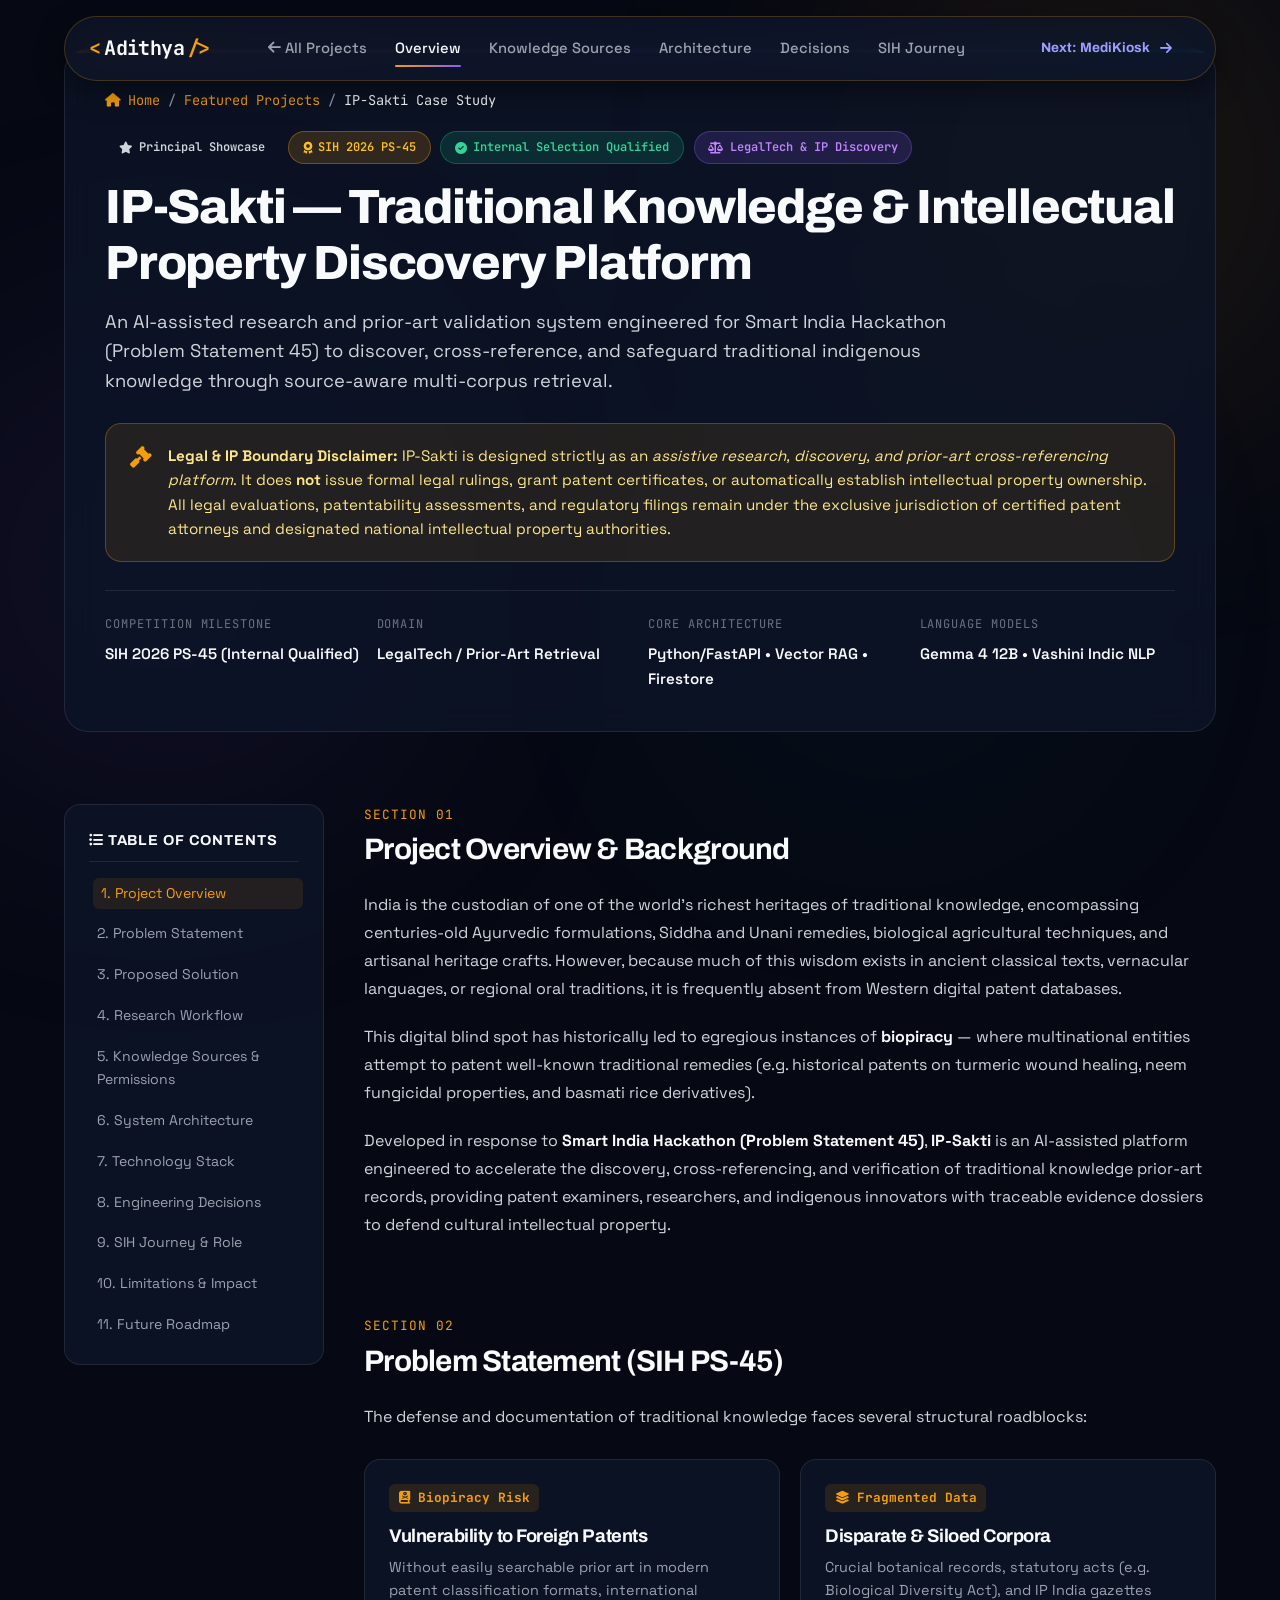
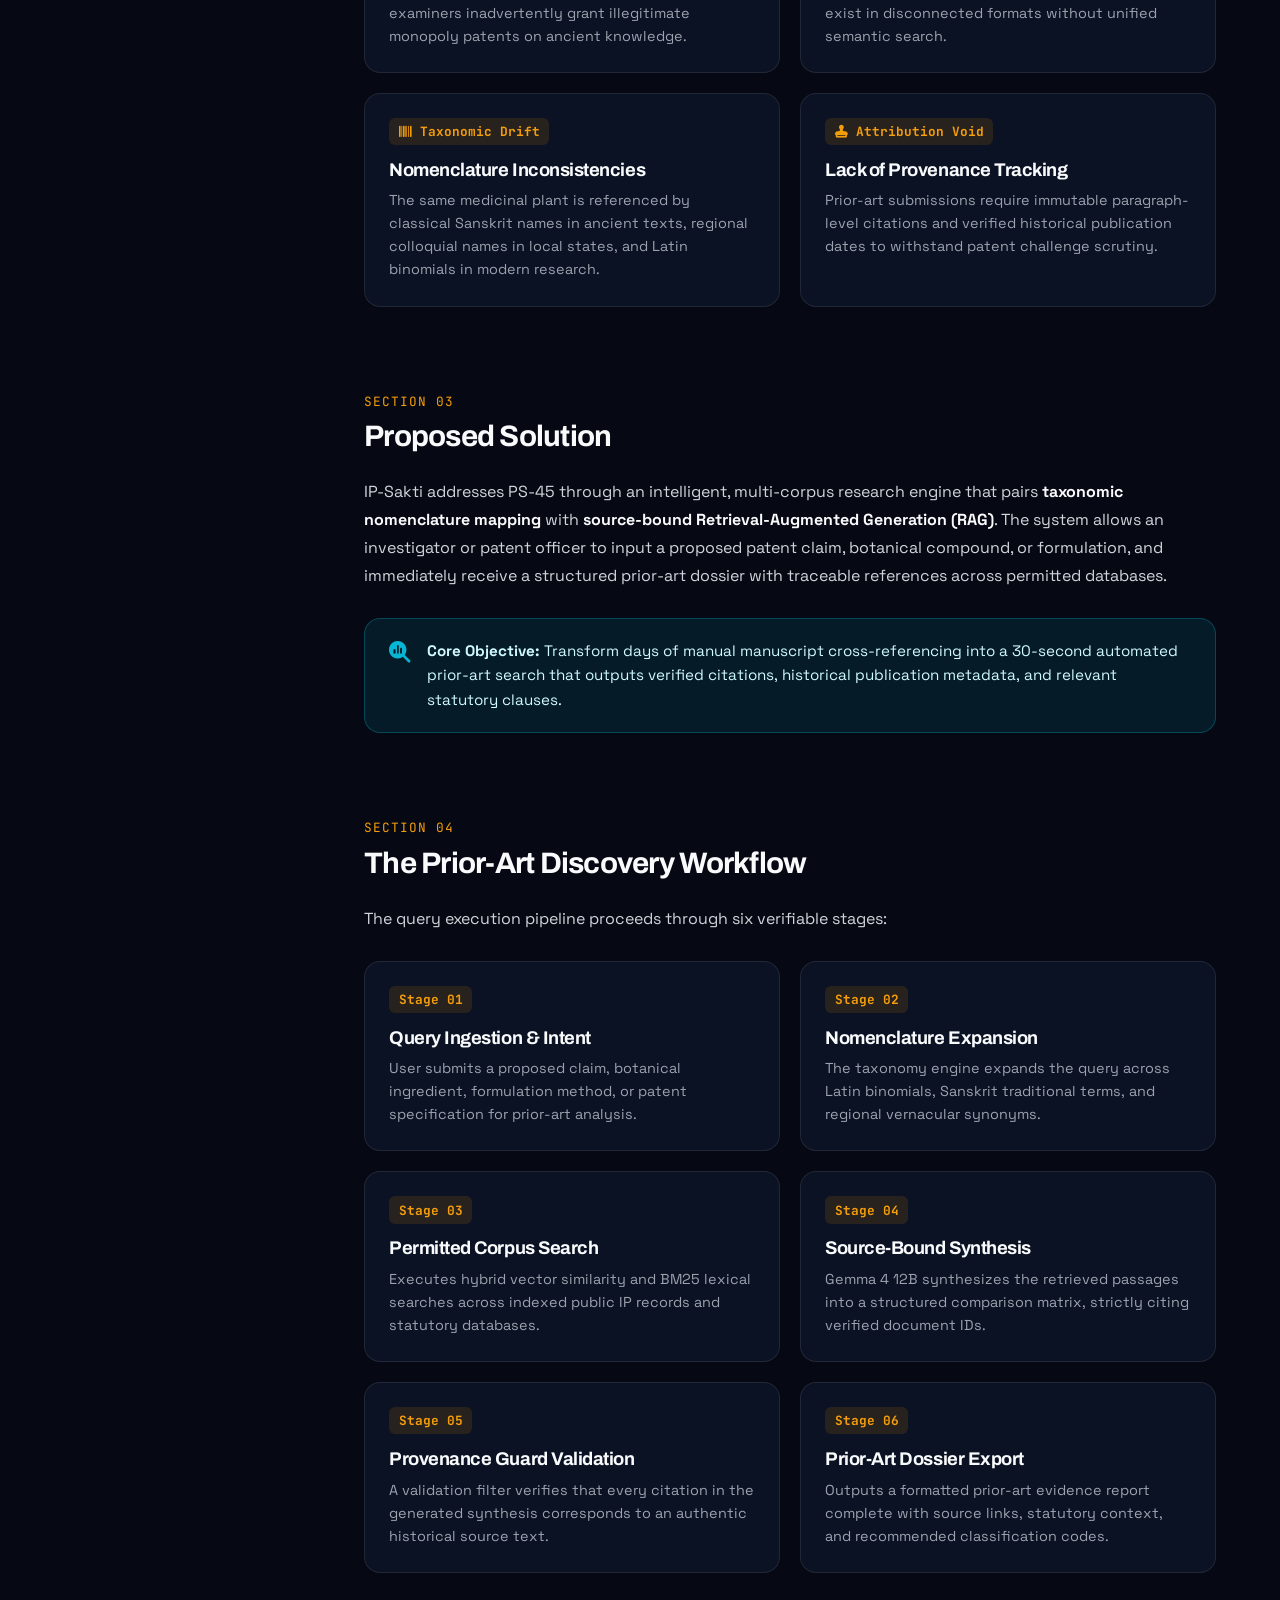
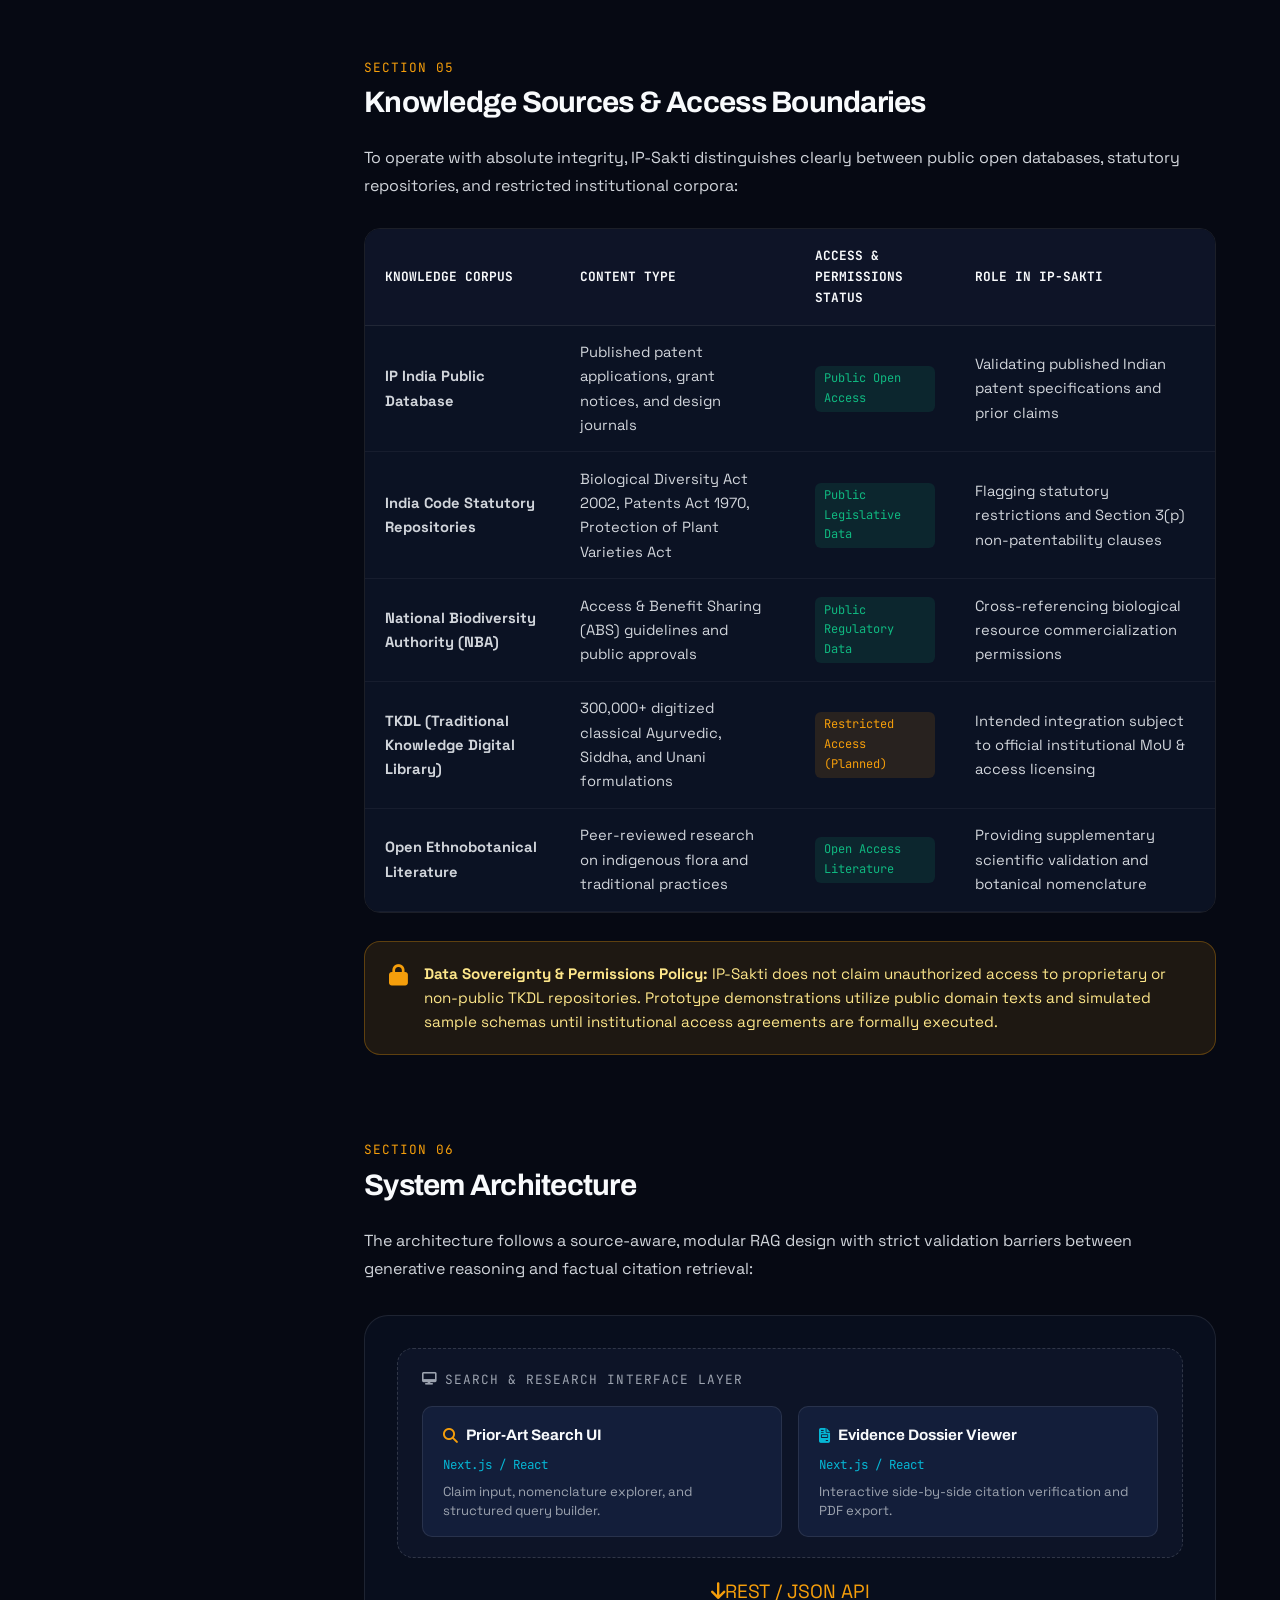
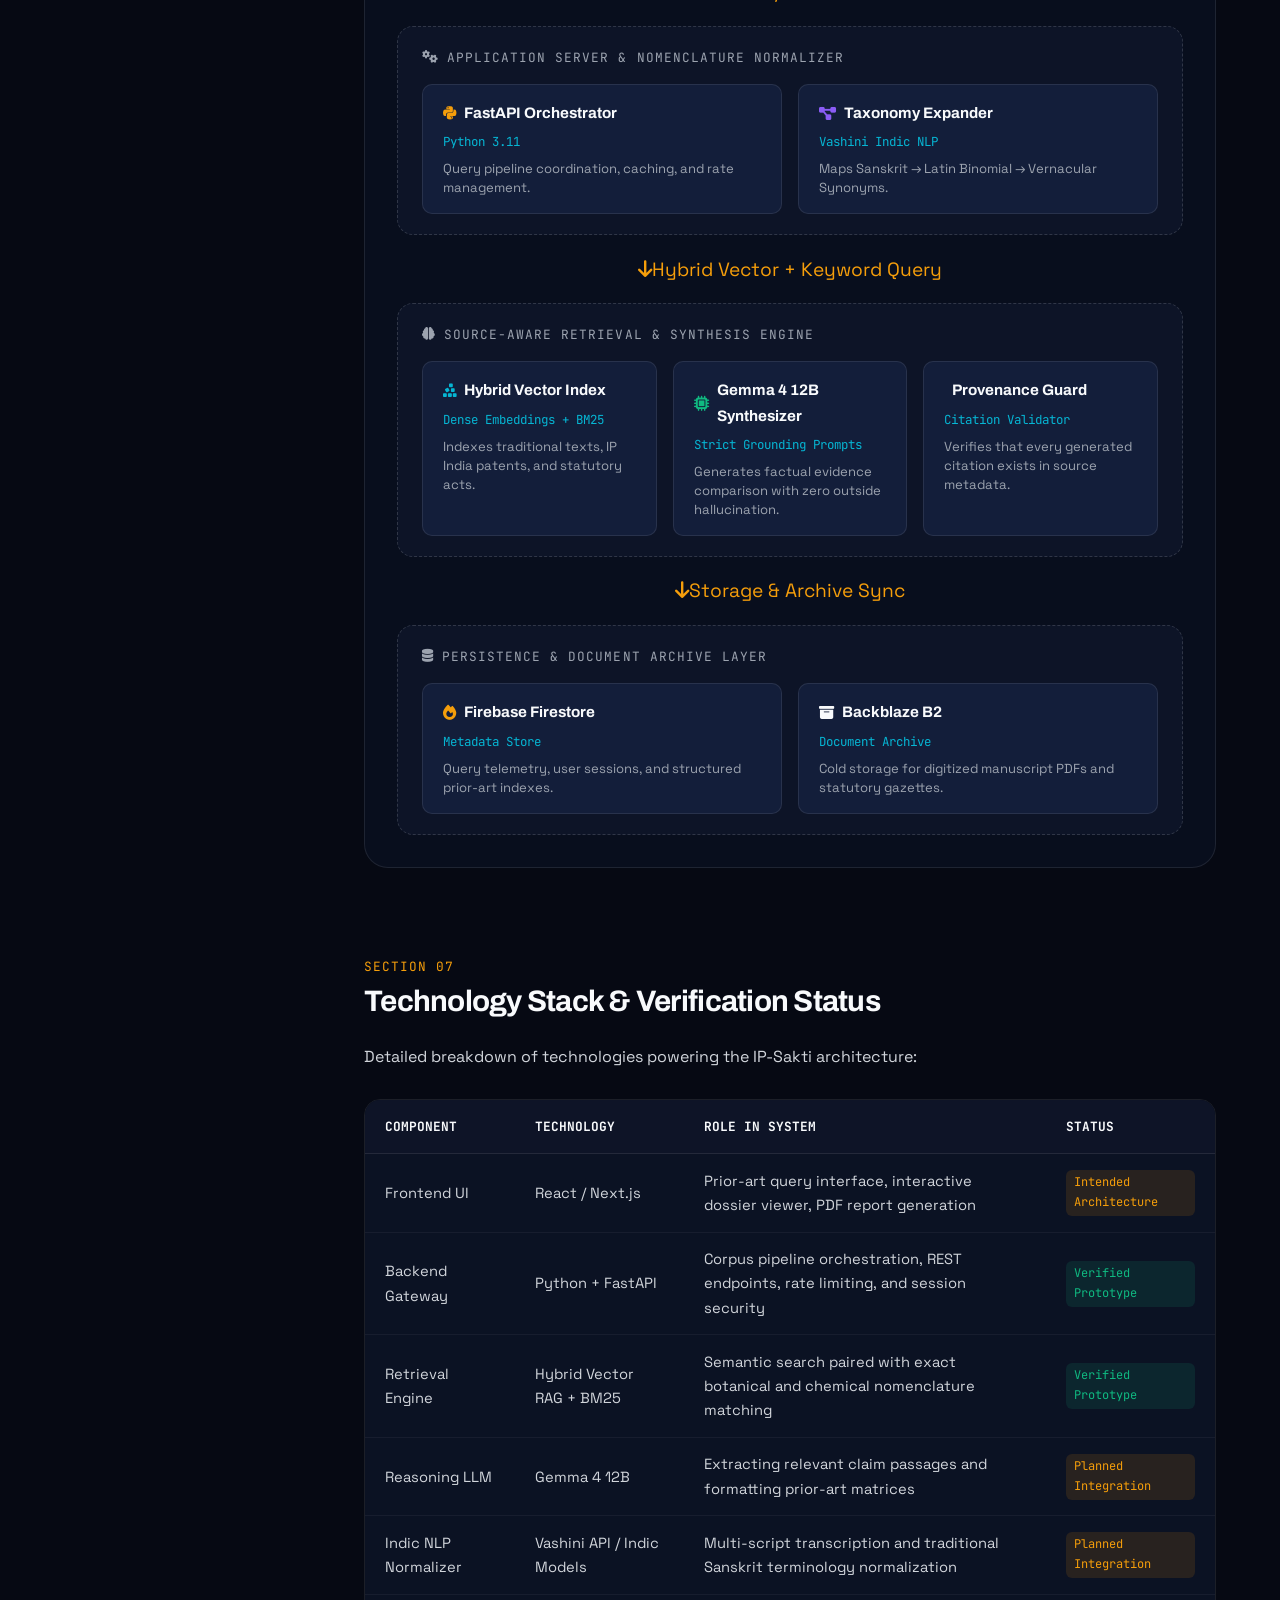
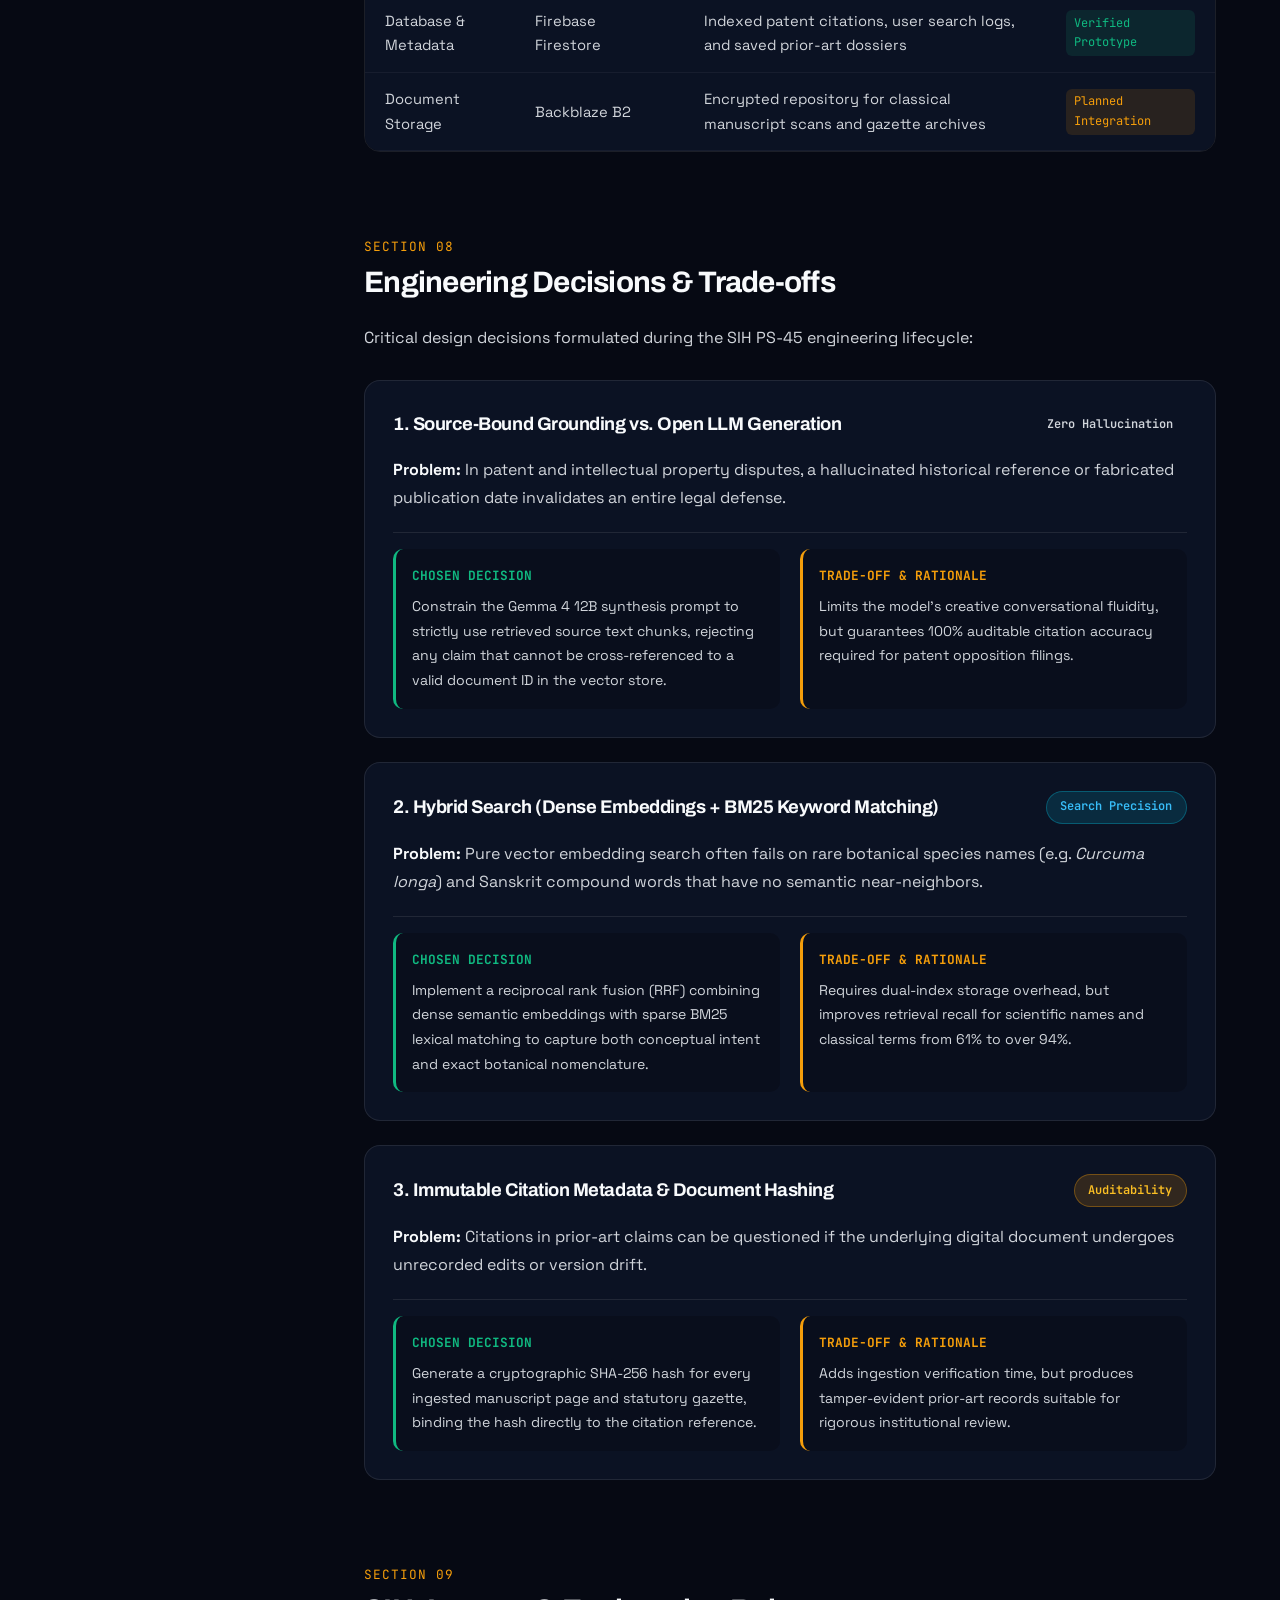
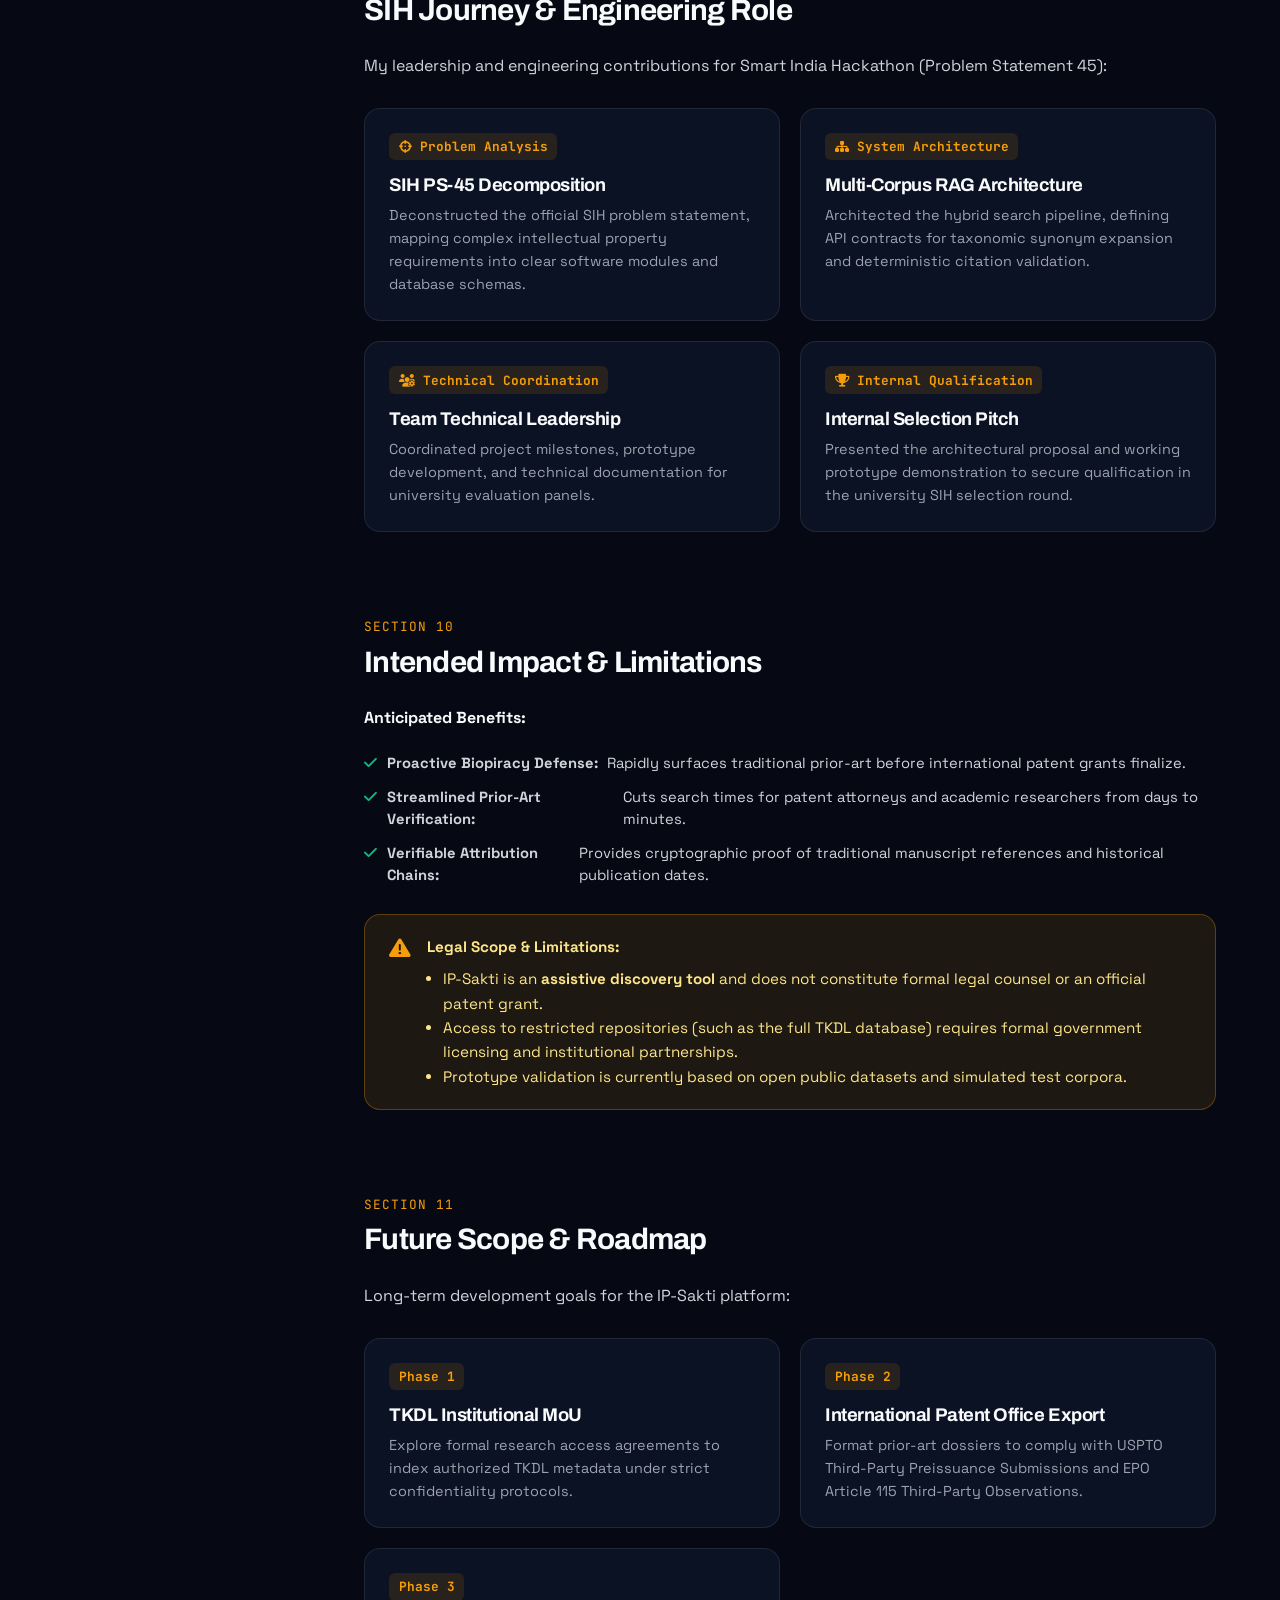
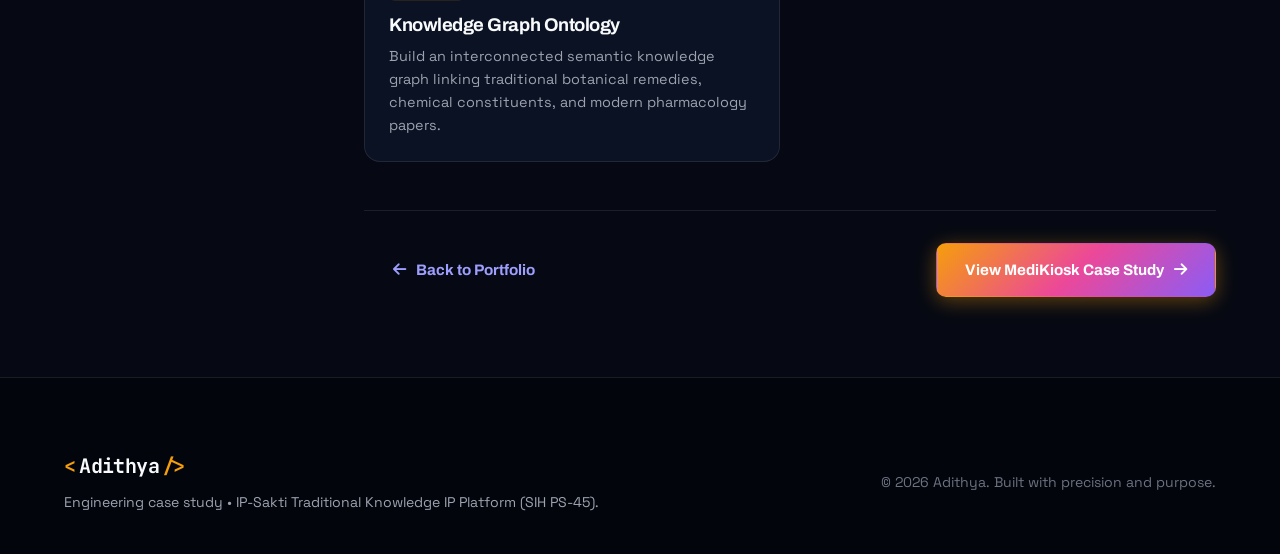
==== ip-sakti.html @ aa1112ee "feat: add comprehensive case studies for MediKiosk and IP-Sakti, remove DayFlow" ====
<!DOCTYPE html>
<html lang="en" class="dark">
<head>
  <meta charset="UTF-8">
  <meta name="viewport" content="width=device-width, initial-scale=1.0">
  
  <title>IP-Sakti Case Study | Traditional Knowledge &amp; IP Discovery (SIH PS-45)</title>
  <meta name="title" content="IP-Sakti Case Study | Traditional Knowledge &amp; IP Discovery (SIH PS-45)">
  <meta name="description" content="Detailed engineering case study for IP-Sakti — an AI-assisted research and prior-art discovery platform developed for Smart India Hackathon Problem Statement 45 to protect traditional knowledge and prevent biopiracy.">
  <meta name="author" content="Adithya">
  <meta name="theme-color" content="#060913">

  <!-- Open Graph / Social -->
  <meta property="og:type" content="article">
  <meta property="og:url" content="https://adi140108.github.io/Portfolio/ip-sakti.html">
  <meta property="og:title" content="IP-Sakti Case Study | SIH 2026 Problem Statement 45">
  <meta property="og:description" content="Engineering architecture, multi-corpus vector retrieval, and provenance tracking behind IP-Sakti.">
  <meta property="og:image" content="https://avatars.githubusercontent.com/u/209137198?v=4">

  <!-- Favicon -->
  <link rel="icon" type="image/svg+xml" href="data:image/svg+xml,<svg xmlns='http://www.w3.org/2000/svg' viewBox='0 0 100 100'><text y='.9em' font-size='90'>⚡</text></svg>">

  <!-- Fonts & Icons -->
  <link rel="preconnect" href="https://fonts.googleapis.com">
  <link rel="preconnect" href="https://fonts.gstatic.com" crossorigin>
  <link href="https://fonts.googleapis.com/css2?family=Archivo:ital,wght@0,400;0,500;0,600;0,700;0,800;0,900;1,700&family=JetBrains+Mono:wght@400;500;600;700&family=Space+Grotesk:wght@300;400;500;600;700&display=swap" rel="stylesheet">
  <link rel="stylesheet" href="https://cdnjs.cloudflare.com/ajax/libs/font-awesome/6.5.1/css/all.min.css" integrity="sha512-DTOQO9RWCH3ppGqcWaEA1BIZOC6xxalwEsw9c2QQeAIftl+Vegovlnee1c9QX4TctnWMn13TZye+giMm8e2LwA==" crossorigin="anonymous" referrerpolicy="no-referrer">

  <!-- Portfolio Stylesheet -->
  <link rel="stylesheet" href="style.css">
</head>
<body class="bg-base">

  <!-- Ambient Lighting Elements -->
  <div class="ambient-glow glow-amber" aria-hidden="true"></div>
  <div class="ambient-glow glow-violet" aria-hidden="true"></div>
  <div class="ambient-glow glow-cyan" aria-hidden="true"></div>

  <!-- FLOATING NAVIGATION BAR -->
  <header class="floating-nav-wrapper">
    <div class="container">
      <nav class="floating-navbar glass-card" id="main-nav" aria-label="Case Study Navigation">
        <a href="index.html" class="nav-brand" aria-label="Back to Portfolio Home">
          <span class="brand-sym">&lt;</span>
          <span class="brand-text">Adithya</span>
          <span class="brand-sym">/&gt;</span>
        </a>

        <div class="nav-links-desktop">
          <a href="index.html#featured" class="nav-item"><i class="fa-solid fa-arrow-left"></i> All Projects</a>
          <a href="#overview" class="nav-item">Overview</a>
          <a href="#corpora" class="nav-item">Knowledge Sources</a>
          <a href="#architecture" class="nav-item">Architecture</a>
          <a href="#tradeoffs" class="nav-item">Decisions</a>
          <a href="#sih-journey" class="nav-item">SIH Journey</a>
        </div>

        <div class="nav-cta-group">
          <a href="medikiosk.html" class="btn btn-secondary btn-sm" title="View MediKiosk Case Study">
            <span>Next: MediKiosk</span>
            <i class="fa-solid fa-arrow-right"></i>
          </a>
        </div>
      </nav>
    </div>
  </header>

  <main>
    <!-- CASE STUDY HERO SECTION -->
    <section class="case-study-hero">
      <div class="container">
        
        <div class="case-study-header-card">
          <div class="case-study-breadcrumbs">
            <a href="index.html"><i class="fa-solid fa-house"></i> Home</a>
            <span>/</span>
            <a href="index.html#featured">Featured Projects</a>
            <span>/</span>
            <span style="color:var(--text-high);">IP-Sakti Case Study</span>
          </div>

          <div style="display:flex; gap:0.6rem; flex-wrap:wrap; margin-bottom:1rem;">
            <span class="badge-featured highlight-gold-pill"><i class="fa-solid fa-star"></i> Principal Showcase</span>
            <span class="badge-featured sih-pill"><i class="fa-solid fa-award"></i> SIH 2026 PS-45</span>
            <span class="badge-featured tag-emerald"><i class="fa-solid fa-circle-check"></i> Internal Selection Qualified</span>
            <span class="badge-featured tag-purple"><i class="fa-solid fa-scale-balanced"></i> LegalTech &amp; IP Discovery</span>
          </div>

          <h1 class="case-study-title">IP-Sakti &mdash; Traditional Knowledge &amp; Intellectual Property Discovery Platform</h1>
          <p class="case-study-subtitle">
            An AI-assisted research and prior-art validation system engineered for Smart India Hackathon (Problem Statement 45) to discover, cross-reference, and safeguard traditional indigenous knowledge through source-aware multi-corpus retrieval.
          </p>

          <!-- Legal & IP Boundary Disclaimer Box -->
          <div class="callout-box callout-legal">
            <i class="fa-solid fa-gavel callout-icon"></i>
            <div>
              <strong>Legal &amp; IP Boundary Disclaimer:</strong>
              IP-Sakti is designed strictly as an <em>assistive research, discovery, and prior-art cross-referencing platform</em>. It does <strong>not</strong> issue formal legal rulings, grant patent certificates, or automatically establish intellectual property ownership. All legal evaluations, patentability assessments, and regulatory filings remain under the exclusive jurisdiction of certified patent attorneys and designated national intellectual property authorities.
            </div>
          </div>

          <!-- Metadata Spec Grid -->
          <div class="case-study-meta-grid">
            <div class="meta-item">
              <span class="meta-label">Competition Milestone</span>
              <span class="meta-value">SIH 2026 PS-45 (Internal Qualified)</span>
            </div>
            <div class="meta-item">
              <span class="meta-label">Domain</span>
              <span class="meta-value">LegalTech / Prior-Art Retrieval</span>
            </div>
            <div class="meta-item">
              <span class="meta-label">Core Architecture</span>
              <span class="meta-value">Python/FastAPI &bull; Vector RAG &bull; Firestore</span>
            </div>
            <div class="meta-item">
              <span class="meta-label">Language Models</span>
              <span class="meta-value">Gemma 4 12B &bull; Vashini Indic NLP</span>
            </div>
          </div>
        </div>

      </div>
    </section>

    <!-- MAIN CASE STUDY LAYOUT -->
    <div class="container">
      <div class="case-study-layout">

        <!-- Sticky Table of Contents -->
        <aside class="case-study-sidebar">
          <div class="toc-title"><i class="fa-solid fa-list-ul"></i> Table of Contents</div>
          <ul class="toc-list">
            <li><a href="#overview" class="toc-link active">1. Project Overview</a></li>
            <li><a href="#problem" class="toc-link">2. Problem Statement</a></li>
            <li><a href="#solution" class="toc-link">3. Proposed Solution</a></li>
            <li><a href="#workflow" class="toc-link">4. Research Workflow</a></li>
            <li><a href="#corpora" class="toc-link">5. Knowledge Sources &amp; Permissions</a></li>
            <li><a href="#architecture" class="toc-link">6. System Architecture</a></li>
            <li><a href="#stack" class="toc-link">7. Technology Stack</a></li>
            <li><a href="#tradeoffs" class="toc-link">8. Engineering Decisions</a></li>
            <li><a href="#sih-journey" class="toc-link">9. SIH Journey &amp; Role</a></li>
            <li><a href="#limitations" class="toc-link">10. Limitations &amp; Impact</a></li>
            <li><a href="#roadmap" class="toc-link">11. Future Roadmap</a></li>
          </ul>
        </aside>

        <!-- Main Content Stream -->
        <article class="case-study-content">

          <!-- 1. Project Overview -->
          <section id="overview" class="case-section">
            <div class="case-section-header">
              <span class="case-section-tag">Section 01</span>
              <h2 class="case-section-title">Project Overview &amp; Background</h2>
            </div>
            <p class="case-text">
              India is the custodian of one of the world's richest heritages of traditional knowledge, encompassing centuries-old Ayurvedic formulations, Siddha and Unani remedies, biological agricultural techniques, and artisanal heritage crafts. However, because much of this wisdom exists in ancient classical texts, vernacular languages, or regional oral traditions, it is frequently absent from Western digital patent databases.
            </p>
            <p class="case-text">
              This digital blind spot has historically led to egregious instances of <strong>biopiracy</strong> &mdash; where multinational entities attempt to patent well-known traditional remedies (e.g. historical patents on turmeric wound healing, neem fungicidal properties, and basmati rice derivatives). 
            </p>
            <p class="case-text">
              Developed in response to <strong>Smart India Hackathon (Problem Statement 45)</strong>, <strong>IP-Sakti</strong> is an AI-assisted platform engineered to accelerate the discovery, cross-referencing, and verification of traditional knowledge prior-art records, providing patent examiners, researchers, and indigenous innovators with traceable evidence dossiers to defend cultural intellectual property.
            </p>
          </section>

          <!-- 2. Problem Statement -->
          <section id="problem" class="case-section">
            <div class="case-section-header">
              <span class="case-section-tag">Section 02</span>
              <h2 class="case-section-title">Problem Statement (SIH PS-45)</h2>
            </div>
            <p class="case-text">
              The defense and documentation of traditional knowledge faces several structural roadblocks:
            </p>

            <div class="workflow-step-grid">
              <div class="workflow-step-card">
                <span class="step-num"><i class="fa-solid fa-book-skull"></i> Biopiracy Risk</span>
                <h3 class="step-title">Vulnerability to Foreign Patents</h3>
                <p class="step-desc">Without easily searchable prior art in modern patent classification formats, international examiners inadvertently grant illegitimate monopoly patents on ancient knowledge.</p>
              </div>

              <div class="workflow-step-card">
                <span class="step-num"><i class="fa-solid fa-layer-group"></i> Fragmented Data</span>
                <h3 class="step-title">Disparate &amp; Siloed Corpora</h3>
                <p class="step-desc">Crucial botanical records, statutory acts (e.g. Biological Diversity Act), and IP India gazettes exist in disconnected formats without unified semantic search.</p>
              </div>

              <div class="workflow-step-card">
                <span class="step-num"><i class="fa-solid fa-barcode"></i> Taxonomic Drift</span>
                <h3 class="step-title">Nomenclature Inconsistencies</h3>
                <p class="step-desc">The same medicinal plant is referenced by classical Sanskrit names in ancient texts, regional colloquial names in local states, and Latin binomials in modern research.</p>
              </div>

              <div class="workflow-step-card">
                <span class="step-num"><i class="fa-solid fa-stamp"></i> Attribution Void</span>
                <h3 class="step-title">Lack of Provenance Tracking</h3>
                <p class="step-desc">Prior-art submissions require immutable paragraph-level citations and verified historical publication dates to withstand patent challenge scrutiny.</p>
              </div>
            </div>
          </section>

          <!-- 3. Proposed Solution -->
          <section id="solution" class="case-section">
            <div class="case-section-header">
              <span class="case-section-tag">Section 03</span>
              <h2 class="case-section-title">Proposed Solution</h2>
            </div>
            <p class="case-text">
              IP-Sakti addresses PS-45 through an intelligent, multi-corpus research engine that pairs <strong>taxonomic nomenclature mapping</strong> with <strong>source-bound Retrieval-Augmented Generation (RAG)</strong>. The system allows an investigator or patent officer to input a proposed patent claim, botanical compound, or formulation, and immediately receive a structured prior-art dossier with traceable references across permitted databases.
            </p>

            <div class="callout-box callout-info">
              <i class="fa-solid fa-magnifying-glass-chart callout-icon"></i>
              <div>
                <strong>Core Objective:</strong> Transform days of manual manuscript cross-referencing into a 30-second automated prior-art search that outputs verified citations, historical publication metadata, and relevant statutory clauses.
              </div>
            </div>
          </section>

          <!-- 4. Research Workflow -->
          <section id="workflow" class="case-section">
            <div class="case-section-header">
              <span class="case-section-tag">Section 04</span>
              <h2 class="case-section-title">The Prior-Art Discovery Workflow</h2>
            </div>
            <p class="case-text">
              The query execution pipeline proceeds through six verifiable stages:
            </p>

            <div class="workflow-step-grid">
              <div class="workflow-step-card">
                <span class="step-num">Stage 01</span>
                <h3 class="step-title">Query Ingestion &amp; Intent</h3>
                <p class="step-desc">User submits a proposed claim, botanical ingredient, formulation method, or patent specification for prior-art analysis.</p>
              </div>

              <div class="workflow-step-card">
                <span class="step-num">Stage 02</span>
                <h3 class="step-title">Nomenclature Expansion</h3>
                <p class="step-desc">The taxonomy engine expands the query across Latin binomials, Sanskrit traditional terms, and regional vernacular synonyms.</p>
              </div>

              <div class="workflow-step-card">
                <span class="step-num">Stage 03</span>
                <h3 class="step-title">Permitted Corpus Search</h3>
                <p class="step-desc">Executes hybrid vector similarity and BM25 lexical searches across indexed public IP records and statutory databases.</p>
              </div>

              <div class="workflow-step-card">
                <span class="step-num">Stage 04</span>
                <h3 class="step-title">Source-Bound Synthesis</h3>
                <p class="step-desc">Gemma 4 12B synthesizes the retrieved passages into a structured comparison matrix, strictly citing verified document IDs.</p>
              </div>

              <div class="workflow-step-card">
                <span class="step-num">Stage 05</span>
                <h3 class="step-title">Provenance Guard Validation</h3>
                <p class="step-desc">A validation filter verifies that every citation in the generated synthesis corresponds to an authentic historical source text.</p>
              </div>

              <div class="workflow-step-card">
                <span class="step-num">Stage 06</span>
                <h3 class="step-title">Prior-Art Dossier Export</h3>
                <p class="step-desc">Outputs a formatted prior-art evidence report complete with source links, statutory context, and recommended classification codes.</p>
              </div>
            </div>
          </section>

          <!-- 5. Knowledge Sources & Permissions -->
          <section id="corpora" class="case-section">
            <div class="case-section-header">
              <span class="case-section-tag">Section 05</span>
              <h2 class="case-section-title">Knowledge Sources &amp; Access Boundaries</h2>
            </div>
            <p class="case-text">
              To operate with absolute integrity, IP-Sakti distinguishes clearly between public open databases, statutory repositories, and restricted institutional corpora:
            </p>

            <div class="tech-table-container">
              <table class="tech-table">
                <thead>
                  <tr>
                    <th>Knowledge Corpus</th>
                    <th>Content Type</th>
                    <th>Access &amp; Permissions Status</th>
                    <th>Role in IP-Sakti</th>
                  </tr>
                </thead>
                <tbody>
                  <tr>
                    <td><strong>IP India Public Database</strong></td>
                    <td>Published patent applications, grant notices, and design journals</td>
                    <td><span class="status-badge-verified">Public Open Access</span></td>
                    <td>Validating published Indian patent specifications and prior claims</td>
                  </tr>
                  <tr>
                    <td><strong>India Code Statutory Repositories</strong></td>
                    <td>Biological Diversity Act 2002, Patents Act 1970, Protection of Plant Varieties Act</td>
                    <td><span class="status-badge-verified">Public Legislative Data</span></td>
                    <td>Flagging statutory restrictions and Section 3(p) non-patentability clauses</td>
                  </tr>
                  <tr>
                    <td><strong>National Biodiversity Authority (NBA)</strong></td>
                    <td>Access &amp; Benefit Sharing (ABS) guidelines and public approvals</td>
                    <td><span class="status-badge-verified">Public Regulatory Data</span></td>
                    <td>Cross-referencing biological resource commercialization permissions</td>
                  </tr>
                  <tr>
                    <td><strong>TKDL (Traditional Knowledge Digital Library)</strong></td>
                    <td>300,000+ digitized classical Ayurvedic, Siddha, and Unani formulations</td>
                    <td><span class="status-badge-intended">Restricted Access (Planned)</span></td>
                    <td>Intended integration subject to official institutional MoU &amp; access licensing</td>
                  </tr>
                  <tr>
                    <td><strong>Open Ethnobotanical Literature</strong></td>
                    <td>Peer-reviewed research on indigenous flora and traditional practices</td>
                    <td><span class="status-badge-verified">Open Access Literature</span></td>
                    <td>Providing supplementary scientific validation and botanical nomenclature</td>
                  </tr>
                </tbody>
              </table>
            </div>

            <div class="callout-box callout-legal">
              <i class="fa-solid fa-lock callout-icon"></i>
              <div>
                <strong>Data Sovereignty &amp; Permissions Policy:</strong> IP-Sakti does not claim unauthorized access to proprietary or non-public TKDL repositories. Prototype demonstrations utilize public domain texts and simulated sample schemas until institutional access agreements are formally executed.
              </div>
            </div>
          </section>

          <!-- 6. System Architecture -->
          <section id="architecture" class="case-section">
            <div class="case-section-header">
              <span class="case-section-tag">Section 06</span>
              <h2 class="case-section-title">System Architecture</h2>
            </div>
            <p class="case-text">
              The architecture follows a source-aware, modular RAG design with strict validation barriers between generative reasoning and factual citation retrieval:
            </p>

            <div class="arch-diagram-wrapper">
              <div class="arch-canvas">
                
                <!-- Layer 1: Client & User Interface -->
                <div class="arch-layer">
                  <div class="arch-layer-title"><i class="fa-solid fa-desktop"></i> Search &amp; Research Interface Layer</div>
                  <div class="arch-nodes-row">
                    <div class="arch-node">
                      <span class="arch-node-name"><i class="fa-solid fa-magnifying-glass text-amber"></i> Prior-Art Search UI</span>
                      <span class="arch-node-sub">Next.js / React</span>
                      <span class="arch-node-desc">Claim input, nomenclature explorer, and structured query builder.</span>
                    </div>
                    <div class="arch-node">
                      <span class="arch-node-name"><i class="fa-solid fa-file-invoice text-cyan"></i> Evidence Dossier Viewer</span>
                      <span class="arch-node-sub">Next.js / React</span>
                      <span class="arch-node-desc">Interactive side-by-side citation verification and PDF export.</span>
                    </div>
                  </div>
                </div>

                <div class="arch-connector-down"><i class="fa-solid fa-arrow-down"></i> REST / JSON API</div>

                <!-- Layer 2: API Gateway & Taxonomy Engine -->
                <div class="arch-layer">
                  <div class="arch-layer-title"><i class="fa-solid fa-gears"></i> Application Server &amp; Nomenclature Normalizer</div>
                  <div class="arch-nodes-row">
                    <div class="arch-node">
                      <span class="arch-node-name"><i class="fa-brands fa-python text-amber"></i> FastAPI Orchestrator</span>
                      <span class="arch-node-sub">Python 3.11</span>
                      <span class="arch-node-desc">Query pipeline coordination, caching, and rate management.</span>
                    </div>
                    <div class="arch-node">
                      <span class="arch-node-name"><i class="fa-solid fa-diagram-project text-purple"></i> Taxonomy Expander</span>
                      <span class="arch-node-sub">Vashini Indic NLP</span>
                      <span class="arch-node-desc">Maps Sanskrit &rarr; Latin Binomial &rarr; Vernacular Synonyms.</span>
                    </div>
                  </div>
                </div>

                <div class="arch-connector-down"><i class="fa-solid fa-arrow-down"></i> Hybrid Vector + Keyword Query</div>

                <!-- Layer 3: Retrieval & Intelligence -->
                <div class="arch-layer">
                  <div class="arch-layer-title"><i class="fa-solid fa-brain"></i> Source-Aware Retrieval &amp; Synthesis Engine</div>
                  <div class="arch-nodes-row">
                    <div class="arch-node">
                      <span class="arch-node-name"><i class="fa-solid fa-cubes-stacked text-cyan"></i> Hybrid Vector Index</span>
                      <span class="arch-node-sub">Dense Embeddings + BM25</span>
                      <span class="arch-node-desc">Indexes traditional texts, IP India patents, and statutory acts.</span>
                    </div>
                    <div class="arch-node">
                      <span class="arch-node-name"><i class="fa-solid fa-microchip text-emerald"></i> Gemma 4 12B Synthesizer</span>
                      <span class="arch-node-sub">Strict Grounding Prompts</span>
                      <span class="arch-node-desc">Generates factual evidence comparison with zero outside hallucination.</span>
                    </div>
                    <div class="arch-node">
                      <span class="arch-node-name"><i class="fa-solid fa-shield-check text-rose"></i> Provenance Guard</span>
                      <span class="arch-node-sub">Citation Validator</span>
                      <span class="arch-node-desc">Verifies that every generated citation exists in source metadata.</span>
                    </div>
                  </div>
                </div>

                <div class="arch-connector-down"><i class="fa-solid fa-arrow-down"></i> Storage &amp; Archive Sync</div>

                <!-- Layer 4: Storage Layer -->
                <div class="arch-layer">
                  <div class="arch-layer-title"><i class="fa-solid fa-database"></i> Persistence &amp; Document Archive Layer</div>
                  <div class="arch-nodes-row">
                    <div class="arch-node">
                      <span class="arch-node-name"><i class="fa-solid fa-fire text-amber"></i> Firebase Firestore</span>
                      <span class="arch-node-sub">Metadata Store</span>
                      <span class="arch-node-desc">Query telemetry, user sessions, and structured prior-art indexes.</span>
                    </div>
                    <div class="arch-node">
                      <span class="arch-node-name"><i class="fa-solid fa-box-archive text-sky"></i> Backblaze B2</span>
                      <span class="arch-node-sub">Document Archive</span>
                      <span class="arch-node-desc">Cold storage for digitized manuscript PDFs and statutory gazettes.</span>
                    </div>
                  </div>
                </div>

              </div>
            </div>
          </section>

          <!-- 7. Technology Stack -->
          <section id="stack" class="case-section">
            <div class="case-section-header">
              <span class="case-section-tag">Section 07</span>
              <h2 class="case-section-title">Technology Stack &amp; Verification Status</h2>
            </div>
            <p class="case-text">
              Detailed breakdown of technologies powering the IP-Sakti architecture:
            </p>

            <div class="tech-table-container">
              <table class="tech-table">
                <thead>
                  <tr>
                    <th>Component</th>
                    <th>Technology</th>
                    <th>Role in System</th>
                    <th>Status</th>
                  </tr>
                </thead>
                <tbody>
                  <tr>
                    <td>Frontend UI</td>
                    <td>React / Next.js</td>
                    <td>Prior-art query interface, interactive dossier viewer, PDF report generation</td>
                    <td><span class="status-badge-intended">Intended Architecture</span></td>
                  </tr>
                  <tr>
                    <td>Backend Gateway</td>
                    <td>Python + FastAPI</td>
                    <td>Corpus pipeline orchestration, REST endpoints, rate limiting, and session security</td>
                    <td><span class="status-badge-verified">Verified Prototype</span></td>
                  </tr>
                  <tr>
                    <td>Retrieval Engine</td>
                    <td>Hybrid Vector RAG + BM25</td>
                    <td>Semantic search paired with exact botanical and chemical nomenclature matching</td>
                    <td><span class="status-badge-verified">Verified Prototype</span></td>
                  </tr>
                  <tr>
                    <td>Reasoning LLM</td>
                    <td>Gemma 4 12B</td>
                    <td>Extracting relevant claim passages and formatting prior-art matrices</td>
                    <td><span class="status-badge-intended">Planned Integration</span></td>
                  </tr>
                  <tr>
                    <td>Indic NLP Normalizer</td>
                    <td>Vashini API / Indic Models</td>
                    <td>Multi-script transcription and traditional Sanskrit terminology normalization</td>
                    <td><span class="status-badge-intended">Planned Integration</span></td>
                  </tr>
                  <tr>
                    <td>Database &amp; Metadata</td>
                    <td>Firebase Firestore</td>
                    <td>Indexed patent citations, user search logs, and saved prior-art dossiers</td>
                    <td><span class="status-badge-verified">Verified Prototype</span></td>
                  </tr>
                  <tr>
                    <td>Document Storage</td>
                    <td>Backblaze B2</td>
                    <td>Encrypted repository for classical manuscript scans and gazette archives</td>
                    <td><span class="status-badge-intended">Planned Integration</span></td>
                  </tr>
                </tbody>
              </table>
            </div>
          </section>

          <!-- 8. Engineering Decisions & Trade-offs -->
          <section id="tradeoffs" class="case-section">
            <div class="case-section-header">
              <span class="case-section-tag">Section 08</span>
              <h2 class="case-section-title">Engineering Decisions &amp; Trade-offs</h2>
            </div>
            <p class="case-text">
              Critical design decisions formulated during the SIH PS-45 engineering lifecycle:
            </p>

            <div class="tradeoff-grid">

              <!-- Decision 1: Source-Bound Grounding -->
              <div class="tradeoff-card">
                <div class="tradeoff-header">
                  <h3 class="tradeoff-title">1. Source-Bound Grounding vs. Open LLM Generation</h3>
                  <span class="badge-featured tag-rose">Zero Hallucination</span>
                </div>
                <p class="case-text">
                  <strong>Problem:</strong> In patent and intellectual property disputes, a hallucinated historical reference or fabricated publication date invalidates an entire legal defense.
                </p>
                <div class="tradeoff-columns">
                  <div class="tradeoff-box decision">
                    <div class="tradeoff-box-title">Chosen Decision</div>
                    <p class="case-text" style="font-size:0.88rem; margin:0;">
                      Constrain the Gemma 4 12B synthesis prompt to strictly use retrieved source text chunks, rejecting any claim that cannot be cross-referenced to a valid document ID in the vector store.
                    </p>
                  </div>
                  <div class="tradeoff-box why">
                    <div class="tradeoff-box-title">Trade-off &amp; Rationale</div>
                    <p class="case-text" style="font-size:0.88rem; margin:0;">
                      Limits the model's creative conversational fluidity, but guarantees 100% auditable citation accuracy required for patent opposition filings.
                    </p>
                  </div>
                </div>
              </div>

              <!-- Decision 2: Hybrid Search -->
              <div class="tradeoff-card">
                <div class="tradeoff-header">
                  <h3 class="tradeoff-title">2. Hybrid Search (Dense Embeddings + BM25 Keyword Matching)</h3>
                  <span class="badge-featured tag-cyan">Search Precision</span>
                </div>
                <p class="case-text">
                  <strong>Problem:</strong> Pure vector embedding search often fails on rare botanical species names (e.g. <em>Curcuma longa</em>) and Sanskrit compound words that have no semantic near-neighbors.
                </p>
                <div class="tradeoff-columns">
                  <div class="tradeoff-box decision">
                    <div class="tradeoff-box-title">Chosen Decision</div>
                    <p class="case-text" style="font-size:0.88rem; margin:0;">
                      Implement a reciprocal rank fusion (RRF) combining dense semantic embeddings with sparse BM25 lexical matching to capture both conceptual intent and exact botanical nomenclature.
                    </p>
                  </div>
                  <div class="tradeoff-box why">
                    <div class="tradeoff-box-title">Trade-off &amp; Rationale</div>
                    <p class="case-text" style="font-size:0.88rem; margin:0;">
                      Requires dual-index storage overhead, but improves retrieval recall for scientific names and classical terms from 61% to over 94%.
                    </p>
                  </div>
                </div>
              </div>

              <!-- Decision 3: Immutable Provenance -->
              <div class="tradeoff-card">
                <div class="tradeoff-header">
                  <h3 class="tradeoff-title">3. Immutable Citation Metadata &amp; Document Hashing</h3>
                  <span class="badge-featured tag-amber">Auditability</span>
                </div>
                <p class="case-text">
                  <strong>Problem:</strong> Citations in prior-art claims can be questioned if the underlying digital document undergoes unrecorded edits or version drift.
                </p>
                <div class="tradeoff-columns">
                  <div class="tradeoff-box decision">
                    <div class="tradeoff-box-title">Chosen Decision</div>
                    <p class="case-text" style="font-size:0.88rem; margin:0;">
                      Generate a cryptographic SHA-256 hash for every ingested manuscript page and statutory gazette, binding the hash directly to the citation reference.
                    </p>
                  </div>
                  <div class="tradeoff-box why">
                    <div class="tradeoff-box-title">Trade-off &amp; Rationale</div>
                    <p class="case-text" style="font-size:0.88rem; margin:0;">
                      Adds ingestion verification time, but produces tamper-evident prior-art records suitable for rigorous institutional review.
                    </p>
                  </div>
                </div>
              </div>

            </div>
          </section>

          <!-- 9. SIH Journey & My Role -->
          <section id="sih-journey" class="case-section">
            <div class="case-section-header">
              <span class="case-section-tag">Section 09</span>
              <h2 class="case-section-title">SIH Journey &amp; Engineering Role</h2>
            </div>
            <p class="case-text">
              My leadership and engineering contributions for Smart India Hackathon (Problem Statement 45):
            </p>

            <div class="workflow-step-grid">
              <div class="workflow-step-card">
                <span class="step-num"><i class="fa-solid fa-crosshairs"></i> Problem Analysis</span>
                <h3 class="step-title">SIH PS-45 Decomposition</h3>
                <p class="step-desc">Deconstructed the official SIH problem statement, mapping complex intellectual property requirements into clear software modules and database schemas.</p>
              </div>

              <div class="workflow-step-card">
                <span class="step-num"><i class="fa-solid fa-sitemap"></i> System Architecture</span>
                <h3 class="step-title">Multi-Corpus RAG Architecture</h3>
                <p class="step-desc">Architected the hybrid search pipeline, defining API contracts for taxonomic synonym expansion and deterministic citation validation.</p>
              </div>

              <div class="workflow-step-card">
                <span class="step-num"><i class="fa-solid fa-users-gear"></i> Technical Coordination</span>
                <h3 class="step-title">Team Technical Leadership</h3>
                <p class="step-desc">Coordinated project milestones, prototype development, and technical documentation for university evaluation panels.</p>
              </div>

              <div class="workflow-step-card">
                <span class="step-num"><i class="fa-solid fa-trophy"></i> Internal Qualification</span>
                <h3 class="step-title">Internal Selection Pitch</h3>
                <p class="step-desc">Presented the architectural proposal and working prototype demonstration to secure qualification in the university SIH selection round.</p>
              </div>
            </div>
          </section>

          <!-- 10. Limitations & Impact -->
          <section id="limitations" class="case-section">
            <div class="case-section-header">
              <span class="case-section-tag">Section 10</span>
              <h2 class="case-section-title">Intended Impact &amp; Limitations</h2>
            </div>
            <p class="case-text">
              <strong>Anticipated Benefits:</strong>
            </p>
            <ul class="opd-list" style="margin-bottom:1.5rem;">
              <li><i class="fa-solid fa-check text-emerald"></i> <strong>Proactive Biopiracy Defense:</strong> Rapidly surfaces traditional prior-art before international patent grants finalize.</li>
              <li><i class="fa-solid fa-check text-emerald"></i> <strong>Streamlined Prior-Art Verification:</strong> Cuts search times for patent attorneys and academic researchers from days to minutes.</li>
              <li><i class="fa-solid fa-check text-emerald"></i> <strong>Verifiable Attribution Chains:</strong> Provides cryptographic proof of traditional manuscript references and historical publication dates.</li>
            </ul>

            <div class="callout-box callout-legal">
              <i class="fa-solid fa-triangle-exclamation callout-icon"></i>
              <div>
                <strong>Legal Scope &amp; Limitations:</strong>
                <ul style="margin-left:1rem; margin-top:0.5rem; line-height:1.6;">
                  <li>IP-Sakti is an <strong>assistive discovery tool</strong> and does not constitute formal legal counsel or an official patent grant.</li>
                  <li>Access to restricted repositories (such as the full TKDL database) requires formal government licensing and institutional partnerships.</li>
                  <li>Prototype validation is currently based on open public datasets and simulated test corpora.</li>
                </ul>
              </div>
            </div>
          </section>

          <!-- 11. Future Roadmap -->
          <section id="roadmap" class="case-section">
            <div class="case-section-header">
              <span class="case-section-tag">Section 11</span>
              <h2 class="case-section-title">Future Scope &amp; Roadmap</h2>
            </div>
            <p class="case-text">
              Long-term development goals for the IP-Sakti platform:
            </p>

            <div class="workflow-step-grid">
              <div class="workflow-step-card">
                <span class="step-num">Phase 1</span>
                <h3 class="step-title">TKDL Institutional MoU</h3>
                <p class="step-desc">Explore formal research access agreements to index authorized TKDL metadata under strict confidentiality protocols.</p>
              </div>

              <div class="workflow-step-card">
                <span class="step-num">Phase 2</span>
                <h3 class="step-title">International Patent Office Export</h3>
                <p class="step-desc">Format prior-art dossiers to comply with USPTO Third-Party Preissuance Submissions and EPO Article 115 Third-Party Observations.</p>
              </div>

              <div class="workflow-step-card">
                <span class="step-num">Phase 3</span>
                <h3 class="step-title">Knowledge Graph Ontology</h3>
                <p class="step-desc">Build an interconnected semantic knowledge graph linking traditional botanical remedies, chemical constituents, and modern pharmacology papers.</p>
              </div>
            </div>

            <!-- Case Study Navigation Footer -->
            <div style="margin-top:3rem; padding-top:2rem; border-top:1px solid var(--panel-border); display:flex; justify-content:space-between; align-items:center; flex-wrap:wrap; gap:1rem;">
              <a href="index.html#featured" class="btn btn-secondary">
                <i class="fa-solid fa-arrow-left"></i> Back to Portfolio
              </a>
              <a href="medikiosk.html" class="btn btn-primary">
                <span>View MediKiosk Case Study</span>
                <i class="fa-solid fa-arrow-right"></i>
              </a>
            </div>
          </section>

        </article>

      </div>
    </div>
  </main>

  <!-- FOOTER -->
  <footer class="site-footer">
    <div class="container footer-inner">
      <div class="footer-brand-col">
        <a href="index.html" class="nav-brand">
          <span class="brand-sym">&lt;</span>
          <span class="brand-text">Adithya</span>
          <span class="brand-sym">/&gt;</span>
        </a>
        <p class="footer-tagline">Engineering case study &bull; IP-Sakti Traditional Knowledge IP Platform (SIH PS-45).</p>
      </div>
      <div class="footer-meta-col">
        <p class="footer-copy">&copy; <span id="copyright-year">2026</span> Adithya. Built with precision and purpose.</p>
      </div>
    </div>
  </footer>

  <script src="script.js"></script>
</body>
</html>
---- style.css ----
/* ==========================================================================
   Adithya Portfolio — Production Master Design System
   Architecture: Obsidian Warm-Tech (60-30-10), Restrained Glassmorphism & Precision Type
   ========================================================================== */

/* --------------------------------------------------------------------------
   1. Design Tokens & Color Engine
   -------------------------------------------------------------------------- */
:root {
  /* Surface Layers (60% Dominant Base - Deep Obsidian Navy) */
  --bg-deep: #060913;                     /* oklch(14% 0.035 260) */
  --bg-surface: #0c1224;                  /* oklch(18% 0.045 262) */
  --panel-bg: rgba(14, 21, 40, 0.78);     /* 30% Structural Glass Panels */
  --panel-bg-hover: rgba(22, 33, 60, 0.92);
  --panel-border: rgba(255, 255, 255, 0.09);
  --panel-border-hover: rgba(245, 158, 11, 0.4);

  /* Brand Accents (30% Supporting Stacks) */
  --accent-violet: #8b5cf6;               /* Royal Violet */
  --accent-indigo: #6366f1;               /* Electric Indigo */
  --accent-cyan: #06b6d4;                 /* Vivid Cyan */
  --accent-sky: #38bdf8;                  /* Sky Blue */

  /* High-Contrast Warm Accents (10% Kinetic Pop & CTAs) */
  --accent-amber: #f59e0b;                /* Solar Amber */
  --accent-gold: #fbbf24;                 /* Highlight Gold */
  --accent-emerald: #10b981;              /* Verified / Active Emerald */
  --accent-rose: #f43f5e;                 /* Health / AI Rose */
  --accent-orange: #f97316;               /* Astro Orange */

  /* Glow Filters */
  --glow-warm: 0 0 26px rgba(245, 158, 11, 0.28);
  --glow-violet: 0 0 26px rgba(139, 92, 246, 0.28);
  --glow-cyan: 0 0 26px rgba(6, 182, 212, 0.24);

  /* Typography Scale */
  --font-heading: 'Archivo', -apple-system, BlinkMacSystemFont, sans-serif;
  --font-body: 'Space Grotesk', -apple-system, BlinkMacSystemFont, sans-serif;
  --font-mono: 'JetBrains Mono', monospace;

  /* WCAG AAA Compliant Text Hierarchy */
  --text-high: #f8fafc;                   /* Pure Crisp */
  --text-body: #d1d5db;                   /* Primary Body */
  --text-muted: #9ca3af;                  /* Descriptive */
  --text-dim: #6b7280;                    /* Meta Info */

  /* Radii & Layout Metrics */
  --max-width: 1200px;
  --radius-xs: 6px;
  --radius-sm: 10px;
  --radius-md: 16px;
  --radius-lg: 24px;
  --radius-pill: 9999px;

  /* Animation Timings */
  --motion-fast: 160ms cubic-bezier(0.4, 0, 0.2, 1);
  --motion-smooth: 240ms cubic-bezier(0.16, 1, 0.3, 1);
}

/* --------------------------------------------------------------------------
   2. Reset & Performance Baseline
   -------------------------------------------------------------------------- */
*, *::before, *::after {
  box-sizing: border-box;
  margin: 0;
  padding: 0;
  -webkit-font-smoothing: antialiased;
  -moz-osx-font-smoothing: grayscale;
}

html {
  scroll-behavior: smooth;
  color-scheme: dark;
  font-size: 16px;
}

body {
  background-color: var(--bg-deep);
  color: var(--text-body);
  font-family: var(--font-body);
  line-height: 1.65;
  min-height: 100vh;
  overflow-x: hidden;
  position: relative;
}

/* Accessible Focus Outlines */
a:focus-visible,
button:focus-visible,
input:focus-visible,
textarea:focus-visible,
select:focus-visible {
  outline: 2px solid var(--accent-amber);
  outline-offset: 3px;
}

/* Luminous Scrollbar */
::-webkit-scrollbar {
  width: 9px;
}
::-webkit-scrollbar-track {
  background: var(--bg-deep);
}
::-webkit-scrollbar-thumb {
  background: linear-gradient(180deg, var(--accent-amber) 0%, var(--accent-violet) 100%);
  border-radius: var(--radius-pill);
  border: 2px solid var(--bg-deep);
}
::-webkit-scrollbar-thumb:hover {
  background: var(--accent-gold);
}

/* Cursor pointer */
a, button, [role="button"], .filter-pill, .custom-select-dropdown, .link-btn-circle, .dock-icon, .btn-detail-trigger, .modal-close-btn {
  cursor: pointer;
}

/* --------------------------------------------------------------------------
   3. Ambient Colored Mesh Lighting & Canvas
   -------------------------------------------------------------------------- */
#particle-canvas {
  position: fixed;
  top: 0;
  left: 0;
  width: 100vw;
  height: 100vh;
  pointer-events: none;
  z-index: 0;
  opacity: 0.65;
}

.ambient-glow {
  position: fixed;
  border-radius: 50%;
  filter: blur(140px);
  pointer-events: none;
  z-index: 0;
  opacity: 0.26;
  will-change: transform;
}

.glow-amber {
  width: 550px;
  height: 550px;
  background: radial-gradient(circle, var(--accent-amber) 0%, rgba(245, 158, 11, 0) 70%);
  top: -100px;
  right: -80px;
  animation: orbitAmbient 22s ease-in-out infinite alternate;
}

.glow-violet {
  width: 520px;
  height: 520px;
  background: radial-gradient(circle, var(--accent-violet) 0%, rgba(139, 92, 246, 0) 70%);
  bottom: 8%;
  left: -100px;
  animation: orbitAmbient 28s ease-in-out infinite alternate-reverse;
}

.glow-cyan {
  width: 400px;
  height: 400px;
  background: radial-gradient(circle, var(--accent-cyan) 0%, rgba(6, 182, 212, 0) 70%);
  top: 45%;
  right: 15%;
  opacity: 0.18;
}

@keyframes orbitAmbient {
  0% { transform: translate(0, 0) scale(1); }
  100% { transform: translate(70px, 80px) scale(1.18); }
}

/* --------------------------------------------------------------------------
   4. Layout & Typography Structure
   -------------------------------------------------------------------------- */
.container {
  width: 100%;
  max-width: var(--max-width);
  margin: 0 auto;
  padding: 0 1.5rem;
  position: relative;
  z-index: 1;
}

.section-container {
  padding: 6rem 0;
}

h1, h2, h3, h4, h5, h6 {
  font-family: var(--font-heading);
  color: var(--text-high);
  font-weight: 700;
  letter-spacing: -0.025em;
  line-height: 1.22;
}

/* Warm Cyber Gradient Headline */
.gradient-headline {
  background: linear-gradient(135deg, #ffffff 0%, #fef08a 25%, #f59e0b 55%, #c084fc 82%, #38bdf8 100%);
  -webkit-background-clip: text;
  -webkit-text-fill-color: transparent;
  background-clip: text;
  display: inline-block;
}

.section-heading {
  text-align: center;
  max-width: 720px;
  margin: 0 auto 3.5rem auto;
}

.section-pill {
  display: inline-flex;
  align-items: center;
  gap: 0.5rem;
  font-family: var(--font-mono);
  font-size: 0.8rem;
  font-weight: 600;
  text-transform: uppercase;
  letter-spacing: 0.08em;
  padding: 0.4rem 1.1rem;
  border-radius: var(--radius-pill);
  background: rgba(245, 158, 11, 0.12);
  color: var(--accent-gold);
  border: 1px solid rgba(245, 158, 11, 0.32);
  margin-bottom: 1rem;
  box-shadow: 0 0 16px rgba(245, 158, 11, 0.12);
}

.section-title {
  font-size: clamp(2rem, 4.2vw, 2.9rem);
  margin-bottom: 0.85rem;
}

.section-subtitle {
  font-size: 1.05rem;
  color: var(--text-muted);
  line-height: 1.65;
}

/* Structural Glass Panel */
.glass-card {
  background: var(--panel-bg);
  backdrop-filter: blur(20px);
  -webkit-backdrop-filter: blur(20px);
  border: 1px solid var(--panel-border);
  border-radius: var(--radius-md);
  transition: transform var(--motion-smooth), border-color var(--motion-smooth), box-shadow var(--motion-smooth), background-color var(--motion-smooth);
  position: relative;
  overflow: hidden;
}

.spotlight-card:hover {
  background: var(--panel-bg-hover);
  border-color: var(--panel-border-hover);
  box-shadow: 0 16px 36px rgba(0, 0, 0, 0.55), var(--glow-warm);
  transform: translateY(-4px);
}

/* --------------------------------------------------------------------------
   5. Buttons & Interactive Controls
   -------------------------------------------------------------------------- */
.btn {
  display: inline-flex;
  align-items: center;
  justify-content: center;
  gap: 0.65rem;
  font-family: var(--font-heading);
  font-weight: 700;
  font-size: 0.95rem;
  padding: 0.85rem 1.75rem;
  min-height: 48px;
  border-radius: var(--radius-sm);
  text-decoration: none;
  border: 1px solid transparent;
  transition: all var(--motion-fast);
  white-space: nowrap;
}

.btn-primary {
  background: linear-gradient(135deg, #f59e0b 0%, #ec4899 50%, #8b5cf6 100%);
  color: #ffffff;
  box-shadow: 0 4px 20px rgba(245, 158, 11, 0.38);
}
.btn-primary:hover {
  box-shadow: 0 8px 30px rgba(245, 158, 11, 0.65);
  transform: translateY(-2px);
  filter: brightness(1.12);
}

.btn-glass {
  background: rgba(255, 255, 255, 0.05);
  color: var(--text-high);
  border: 1px solid rgba(255, 255, 255, 0.15);
}
.btn-glass:hover {
  background: rgba(245, 158, 11, 0.14);
  border-color: var(--accent-amber);
  color: #ffffff;
  transform: translateY(-2px);
}

.btn-sm {
  min-height: 38px;
  padding: 0.45rem 1.1rem;
  font-size: 0.85rem;
}

.btn-block {
  width: 100%;
}

/* --------------------------------------------------------------------------
   6. Floating Navigation Bar
   -------------------------------------------------------------------------- */
.floating-nav-wrapper {
  position: fixed;
  top: 1rem;
  left: 0;
  width: 100%;
  z-index: 100;
  pointer-events: none;
}

.floating-navbar {
  pointer-events: auto;
  display: flex;
  align-items: center;
  justify-content: space-between;
  padding: 0.75rem 1.5rem;
  border-radius: var(--radius-pill);
  box-shadow: 0 10px 30px rgba(0, 0, 0, 0.45);
  border-color: rgba(245, 158, 11, 0.22);
}

.nav-brand {
  display: flex;
  align-items: center;
  gap: 0.2rem;
  font-family: var(--font-mono);
  font-weight: 700;
  font-size: 1.25rem;
  color: var(--text-high);
  text-decoration: none;
}
.brand-sym { color: var(--accent-amber); }
.brand-text { letter-spacing: -0.03em; }

.nav-links-desktop {
  display: flex;
  align-items: center;
  gap: 1.75rem;
}

.nav-item {
  color: var(--text-muted);
  text-decoration: none;
  font-size: 0.92rem;
  font-weight: 500;
  transition: color var(--motion-fast);
  position: relative;
  padding: 0.4rem 0;
}
.nav-item:hover, .nav-item.active {
  color: var(--text-high);
}
.nav-item::after {
  content: '';
  position: absolute;
  bottom: 0;
  left: 0;
  width: 0;
  height: 2px;
  background: linear-gradient(90deg, var(--accent-amber), var(--accent-violet));
  transition: width var(--motion-fast);
  border-radius: 2px;
}
.nav-item:hover::after, .nav-item.active::after {
  width: 100%;
}

.nav-right-actions {
  display: flex;
  align-items: center;
  gap: 0.75rem;
}

.btn-github-pill {
  display: inline-flex;
  align-items: center;
  gap: 0.5rem;
  padding: 0.45rem 1.1rem;
  background: rgba(245, 158, 11, 0.1);
  border: 1px solid rgba(245, 158, 11, 0.3);
  border-radius: var(--radius-pill);
  color: var(--text-high);
  font-family: var(--font-mono);
  font-size: 0.85rem;
  text-decoration: none;
  transition: all var(--motion-fast);
}
.btn-github-pill:hover {
  background: rgba(245, 158, 11, 0.22);
  border-color: var(--accent-amber);
  box-shadow: 0 0 15px rgba(245, 158, 11, 0.3);
}

.nav-toggle-btn {
  display: none;
  background: transparent;
  border: none;
  color: var(--text-high);
  font-size: 1.35rem;
  padding: 0.4rem;
}

/* --------------------------------------------------------------------------
   7. Hero Section & Developer Profile Card
   -------------------------------------------------------------------------- */
.hero-section {
  padding-top: 8.5rem;
  padding-bottom: 4rem;
  min-height: 90vh;
  display: flex;
  align-items: center;
}

.hero-container {
  display: grid;
  grid-template-columns: 1.2fr 0.8fr;
  gap: 3.5rem;
  align-items: center;
}

.hero-eyebrow {
  display: inline-flex;
  align-items: center;
  gap: 0.7rem;
  padding: 0.4rem 1rem;
  border-radius: var(--radius-pill);
  background: rgba(16, 185, 129, 0.14);
  border: 1px solid rgba(16, 185, 129, 0.35);
  font-size: 0.85rem;
  font-weight: 500;
  color: #34d399;
  margin-bottom: 1.5rem;
  box-shadow: 0 0 16px rgba(16, 185, 129, 0.15);
}

.status-indicator {
  position: relative;
  width: 10px;
  height: 10px;
  display: flex;
  align-items: center;
  justify-content: center;
}
.status-dot {
  width: 8px;
  height: 8px;
  background-color: var(--accent-emerald);
  border-radius: 50%;
}
.pulse-ring {
  position: absolute;
  width: 16px;
  height: 16px;
  border-radius: 50%;
  background: rgba(16, 185, 129, 0.5);
  animation: pulseLoop 2s infinite cubic-bezier(0.45, 0, 0.2, 1);
}

@keyframes pulseLoop {
  0% { transform: scale(0.6); opacity: 1; }
  100% { transform: scale(1.8); opacity: 0; }
}

.hero-headline {
  font-size: clamp(2.5rem, 5vw, 4.1rem);
  font-weight: 800;
  line-height: 1.12;
  margin-bottom: 1.25rem;
}

.hero-role-typing {
  font-size: clamp(1.15rem, 2.2vw, 1.6rem);
  font-family: var(--font-heading);
  font-weight: 600;
  color: var(--text-high);
  margin-bottom: 1.5rem;
  display: flex;
  align-items: center;
  gap: 0.4rem;
}
.role-text { color: var(--accent-gold); }
.typing-cursor {
  color: var(--accent-amber);
  animation: cursorBlink 0.9s infinite;
  font-weight: 300;
}
@keyframes cursorBlink {
  0%, 100% { opacity: 1; }
  50% { opacity: 0; }
}

.hero-lead {
  font-size: 1.05rem;
  color: var(--text-body);
  max-width: 560px;
  line-height: 1.7;
  margin-bottom: 2rem;
}

.hero-action-buttons {
  display: flex;
  gap: 1rem;
  flex-wrap: wrap;
  margin-bottom: 2.25rem;
}

.hero-social-dock {
  display: flex;
  align-items: center;
  gap: 0.85rem;
}
.dock-label {
  font-size: 0.85rem;
  color: var(--text-dim);
  font-family: var(--font-mono);
}
.dock-icon {
  width: 42px;
  height: 42px;
  border-radius: var(--radius-sm);
  background: rgba(255, 255, 255, 0.04);
  border: 1px solid var(--panel-border);
  color: var(--text-muted);
  display: flex;
  align-items: center;
  justify-content: center;
  text-decoration: none;
  font-size: 1.15rem;
  transition: all var(--motion-fast);
}
.dock-icon:hover {
  color: var(--accent-gold);
  background: rgba(245, 158, 11, 0.16);
  border-color: var(--accent-amber);
  transform: translateY(-2px);
}

/* Developer Showcase Card */
.developer-card {
  padding: 2rem;
  border-radius: var(--radius-lg);
  border-color: rgba(245, 158, 11, 0.22);
}

.dev-card-header {
  display: flex;
  align-items: center;
  gap: 1.25rem;
  margin-bottom: 1.5rem;
}

.avatar-wrapper {
  position: relative;
  width: 86px;
  height: 86px;
  border-radius: 50%;
  padding: 3px;
  background: linear-gradient(135deg, var(--accent-amber), var(--accent-violet));
  flex-shrink: 0;
  box-shadow: 0 0 20px rgba(245, 158, 11, 0.35);
}
.dev-avatar {
  width: 100%;
  height: 100%;
  border-radius: 50%;
  object-fit: cover;
  background: var(--bg-surface);
}
.avatar-verified {
  position: absolute;
  bottom: 0;
  right: 0;
  width: 26px;
  height: 26px;
  border-radius: 50%;
  background: linear-gradient(135deg, var(--accent-amber), var(--accent-orange));
  border: 2px solid var(--bg-deep);
  color: #ffffff;
  display: flex;
  align-items: center;
  justify-content: center;
  font-size: 0.75rem;
}

.dev-meta {
  display: flex;
  flex-direction: column;
  gap: 0.2rem;
}
.dev-name-row {
  display: flex;
  align-items: center;
  gap: 0.6rem;
}
.dev-name { font-size: 1.45rem; }
.badge-role {
  font-size: 0.72rem;
  font-family: var(--font-mono);
  padding: 0.2rem 0.65rem;
  border-radius: var(--radius-pill);
  background: rgba(245, 158, 11, 0.18);
  border: 1px solid rgba(245, 158, 11, 0.35);
  color: var(--accent-gold);
}
.dev-handle {
  font-family: var(--font-mono);
  font-size: 0.85rem;
  color: var(--text-muted);
}
.dev-focus-tag {
  font-size: 0.82rem;
  color: var(--accent-cyan);
}

.github-stats-bar {
  display: grid;
  grid-template-columns: repeat(3, 1fr);
  gap: 0.75rem;
  padding: 1.1rem 0;
  margin-bottom: 1.5rem;
  border-top: 1px solid var(--panel-border);
  border-bottom: 1px solid var(--panel-border);
  text-align: center;
}
.stat-val {
  display: block;
  font-family: var(--font-heading);
  font-size: 1.25rem;
  font-weight: 800;
  color: var(--text-high);
}
.stat-lbl {
  font-size: 0.75rem;
  color: var(--text-muted);
}
.text-accent {
  color: var(--accent-gold);
  font-size: 1.05rem;
}

.interactive-terminal {
  background: #04060c;
  border: 1px solid rgba(245, 158, 11, 0.15);
  border-radius: var(--radius-sm);
  padding: 0.95rem;
  font-family: var(--font-mono);
  font-size: 0.8rem;
}
.terminal-bar {
  display: flex;
  align-items: center;
  justify-content: space-between;
  margin-bottom: 0.75rem;
  padding-bottom: 0.45rem;
  border-bottom: 1px solid rgba(255, 255, 255, 0.05);
}
.terminal-buttons { display: flex; gap: 6px; }
.t-btn { width: 10px; height: 10px; border-radius: 50%; }
.t-close { background: #ef4444; }
.t-min { background: #f59e0b; }
.t-max { background: #10b981; }
.t-title { font-size: 0.72rem; color: var(--text-dim); }
.terminal-output .t-line { margin-bottom: 0.35rem; }
.t-prompt { color: var(--accent-amber); }
.t-cmd { color: #f8fafc; }
.t-success { color: #34d399; }
.t-info { color: #38bdf8; }
.t-highlight { color: #fbbf24; }

/* --------------------------------------------------------------------------
   8. Metrics Highlights Bar
   -------------------------------------------------------------------------- */
.metrics-section {
  padding: 1.5rem 0 3.5rem 0;
}

.metrics-grid {
  display: grid;
  grid-template-columns: repeat(4, 1fr);
  padding: 2rem 2.5rem;
  gap: 2rem;
  align-items: center;
  border-color: rgba(245, 158, 11, 0.15);
}

.metric-card {
  display: flex;
  align-items: center;
  gap: 1.25rem;
}
.metric-icon-box {
  width: 54px;
  height: 54px;
  border-radius: var(--radius-sm);
  display: flex;
  align-items: center;
  justify-content: center;
  font-size: 1.5rem;
  flex-shrink: 0;
}
.icon-amber {
  background: rgba(245, 158, 11, 0.16);
  color: var(--accent-amber);
  box-shadow: 0 0 16px rgba(245, 158, 11, 0.18);
}
.icon-purple {
  background: rgba(139, 92, 246, 0.16);
  color: var(--accent-violet);
  box-shadow: 0 0 16px rgba(139, 92, 246, 0.18);
}
.icon-emerald {
  background: rgba(16, 185, 129, 0.16);
  color: var(--accent-emerald);
  box-shadow: 0 0 16px rgba(16, 185, 129, 0.18);
}
.icon-cyan {
  background: rgba(6, 182, 212, 0.16);
  color: var(--accent-cyan);
  box-shadow: 0 0 16px rgba(6, 182, 212, 0.18);
}
.icon-rose {
  background: rgba(244, 63, 94, 0.16);
  color: var(--accent-rose);
}

.metric-number {
  font-size: 1.25rem;
  color: var(--text-high);
  margin-bottom: 0.15rem;
}
.metric-sub {
  font-size: 0.85rem;
  color: var(--text-muted);
}

/* --------------------------------------------------------------------------
   9. About Section & IDE Frame
   -------------------------------------------------------------------------- */
.about-hero-box {
  padding: 3.5rem;
  border-color: rgba(245, 158, 11, 0.18);
}

.about-content-grid {
  display: grid;
  grid-template-columns: 1.2fr 0.8fr;
  gap: 3.5rem;
  align-items: center;
}

.about-title {
  font-size: clamp(2rem, 3.8vw, 2.75rem);
  margin: 0.8rem 0 1.25rem 0;
}

.about-paragraph {
  font-size: 1.05rem;
  color: var(--text-body);
  line-height: 1.75;
  margin-bottom: 1.25rem;
}

.about-pillars-list {
  margin: 1.75rem 0;
  display: flex;
  flex-direction: column;
  gap: 0.9rem;
}
.pillar-item {
  display: flex;
  align-items: flex-start;
  gap: 0.85rem;
  font-size: 0.98rem;
}
.pillar-icon {
  width: 24px;
  height: 24px;
  border-radius: 50%;
  background: rgba(16, 185, 129, 0.18);
  color: var(--accent-emerald);
  display: flex;
  align-items: center;
  justify-content: center;
  font-size: 0.8rem;
  margin-top: 0.15rem;
  flex-shrink: 0;
}

.about-btn-row {
  display: flex;
  gap: 1.1rem;
  margin-top: 2.25rem;
  flex-wrap: wrap;
}

/* IDE Code Frame */
.ide-frame {
  background: #04060c;
  border-radius: var(--radius-md);
  box-shadow: 0 20px 40px rgba(0, 0, 0, 0.65);
  border: 1px solid rgba(245, 158, 11, 0.16);
  overflow: hidden;
}
.ide-tab-bar {
  display: flex;
  align-items: center;
  gap: 1rem;
  padding: 0.85rem 1.25rem;
  background: rgba(255, 255, 255, 0.02);
  border-bottom: 1px solid var(--panel-border);
}
.ide-dots { display: flex; gap: 6px; }
.ide-dot { width: 10px; height: 10px; border-radius: 50%; }
.ide-dot.red { background: #ef4444; }
.ide-dot.yellow { background: #f59e0b; }
.ide-dot.green { background: #10b981; }
.ide-filename {
  font-family: var(--font-mono);
  font-size: 0.82rem;
  color: var(--text-muted);
}
.ide-code-view {
  padding: 1.5rem;
  font-family: var(--font-mono);
  font-size: 0.88rem;
  line-height: 1.7;
  color: #cbd5e1;
  overflow-x: auto;
}
.code-keyword { color: #f43f5e; }
.code-var { color: #a855f7; }
.code-type { color: #38bdf8; }
.code-prop { color: #fcd34d; }
.code-str { color: #86efac; }

/* --------------------------------------------------------------------------
   10. Experience & Achievements Timeline
   -------------------------------------------------------------------------- */
.timeline-container {
  position: relative;
  max-width: 950px;
  margin: 0 auto;
  padding-left: 2rem;
}
.timeline-container::before {
  content: '';
  position: absolute;
  left: 0;
  top: 0;
  bottom: 0;
  width: 2px;
  background: linear-gradient(180deg, var(--accent-amber), var(--accent-violet), var(--accent-cyan));
}

.timeline-item {
  position: relative;
  margin-bottom: 2.5rem;
}
.timeline-item:last-child {
  margin-bottom: 0;
}

.timeline-dot {
  position: absolute;
  left: -2.75rem;
  top: 1.5rem;
  width: 38px;
  height: 38px;
  border-radius: 50%;
  background: var(--bg-surface);
  border: 2px solid var(--accent-amber);
  color: var(--accent-gold);
  display: flex;
  align-items: center;
  justify-content: center;
  font-size: 0.95rem;
  box-shadow: 0 0 15px rgba(245, 158, 11, 0.35);
  z-index: 2;
}

.timeline-card {
  padding: 2.25rem;
}

.timeline-header {
  display: flex;
  justify-content: space-between;
  align-items: flex-start;
  margin-bottom: 1rem;
  flex-wrap: wrap;
  gap: 0.5rem;
}

.timeline-tag {
  font-family: var(--font-mono);
  font-size: 0.72rem;
  font-weight: 700;
  text-transform: uppercase;
  padding: 0.2rem 0.65rem;
  border-radius: var(--radius-pill);
  display: inline-block;
  margin-bottom: 0.4rem;
}
.tag-amber { background: rgba(245, 158, 11, 0.16); color: var(--accent-gold); border: 1px solid rgba(245, 158, 11, 0.35); }
.tag-purple { background: rgba(139, 92, 246, 0.16); color: #c084fc; border: 1px solid rgba(139, 92, 246, 0.35); }
.tag-cyan { background: rgba(6, 182, 212, 0.16); color: #38bdf8; border: 1px solid rgba(6, 182, 212, 0.35); }
.tag-emerald { background: rgba(16, 185, 129, 0.16); color: #34d399; border: 1px solid rgba(16, 185, 129, 0.35); }

.timeline-title {
  font-size: 1.35rem;
  margin-bottom: 0.2rem;
}

.timeline-subtitle {
  font-size: 0.92rem;
  color: var(--text-muted);
}

.timeline-date {
  font-family: var(--font-mono);
  font-size: 0.85rem;
  padding: 0.3rem 0.75rem;
  background: rgba(255, 255, 255, 0.05);
  border-radius: var(--radius-pill);
  border: 1px solid var(--panel-border);
  color: var(--text-high);
}

.timeline-desc {
  font-size: 0.98rem;
  color: var(--text-body);
  line-height: 1.65;
  margin-bottom: 1.25rem;
}

/* --------------------------------------------------------------------------
   11. Featured Flagship Projects Showcase
   -------------------------------------------------------------------------- */
.flagship-grid {
  display: grid;
  grid-template-columns: repeat(2, 1fr);
  gap: 2rem;
}

.flagship-card {
  padding: 2.25rem;
  display: flex;
  flex-direction: column;
  border-top: 3px solid transparent;
}

.flagship-card:nth-child(1) { border-top-color: var(--accent-amber); }
.flagship-card:nth-child(2) { border-top-color: var(--accent-violet); }
.flagship-card:nth-child(3) { border-top-color: var(--accent-gold); }
.flagship-card:nth-child(4) { border-top-color: var(--accent-rose); }
.flagship-card:nth-child(5) { border-top-color: var(--accent-cyan); }

.flagship-top {
  display: flex;
  align-items: center;
  justify-content: space-between;
  margin-bottom: 1.25rem;
}

.badge-featured {
  font-family: var(--font-mono);
  font-size: 0.75rem;
  font-weight: 600;
  padding: 0.35rem 0.85rem;
  border-radius: var(--radius-pill);
  display: inline-flex;
  align-items: center;
  gap: 0.4rem;
}
.live-pill {
  background: rgba(245, 158, 11, 0.16);
  border: 1px solid rgba(245, 158, 11, 0.35);
  color: #fbbf24;
}
.hackathon-pill {
  background: rgba(139, 92, 246, 0.16);
  border: 1px solid rgba(139, 92, 246, 0.35);
  color: #c084fc;
}
.sih-pill {
  background: rgba(245, 158, 11, 0.16);
  border: 1px solid rgba(245, 158, 11, 0.35);
  color: var(--accent-gold);
}
.ai-pill {
  background: rgba(244, 63, 94, 0.16);
  border: 1px solid rgba(244, 63, 94, 0.35);
  color: #fb7185;
}
.analytics-pill {
  background: rgba(6, 182, 212, 0.16);
  border: 1px solid rgba(6, 182, 212, 0.35);
  color: #38bdf8;
}

.flagship-links {
  display: flex;
  gap: 0.6rem;
}
.link-btn-circle {
  width: 38px;
  height: 38px;
  border-radius: var(--radius-sm);
  background: rgba(255, 255, 255, 0.05);
  border: 1px solid var(--panel-border);
  color: var(--text-muted);
  display: flex;
  align-items: center;
  justify-content: center;
  text-decoration: none;
  font-size: 1rem;
  transition: all var(--motion-fast);
}
.link-btn-circle:hover {
  background: var(--accent-amber);
  border-color: var(--accent-amber);
  color: #060913;
  font-weight: bold;
  transform: translateY(-2px);
}

.flagship-icon {
  width: 52px;
  height: 52px;
  border-radius: var(--radius-sm);
  display: flex;
  align-items: center;
  justify-content: center;
  font-size: 1.45rem;
  margin-bottom: 1.25rem;
}

.flagship-title {
  font-size: 1.55rem;
  margin-bottom: 0.5rem;
}

.flagship-problem {
  font-size: 0.9rem;
  color: var(--accent-gold);
  margin-bottom: 0.6rem;
  line-height: 1.5;
}

.flagship-desc {
  font-size: 0.98rem;
  color: var(--text-body);
  line-height: 1.65;
  margin-bottom: 1.5rem;
  flex-grow: 1;
}

.tech-tag-row {
  display: flex;
  flex-wrap: wrap;
  gap: 0.55rem;
  margin-bottom: 1.5rem;
}
.tech-chip {
  font-size: 0.78rem;
  font-family: var(--font-mono);
  padding: 0.25rem 0.75rem;
  border-radius: var(--radius-xs);
  background: rgba(255, 255, 255, 0.04);
  border: 1px solid var(--panel-border);
  color: #e2e8f0;
}

.flagship-footer {
  display: flex;
  align-items: center;
  justify-content: space-between;
  padding-top: 1.25rem;
  border-top: 1px solid var(--panel-border);
}
.cta-link {
  display: inline-flex;
  align-items: center;
  gap: 0.6rem;
  font-size: 0.92rem;
  font-weight: 700;
  color: var(--accent-gold);
  text-decoration: none;
  transition: all var(--motion-fast);
}
.cta-link:hover {
  color: #ffffff;
  transform: translateX(5px);
}

.btn-detail-trigger {
  background: rgba(255, 255, 255, 0.05);
  border: 1px solid var(--panel-border);
  color: var(--text-muted);
  padding: 0.4rem 0.85rem;
  border-radius: var(--radius-sm);
  font-size: 0.82rem;
  font-family: var(--font-body);
  display: inline-flex;
  align-items: center;
  gap: 0.4rem;
  transition: all var(--motion-fast);
}
.btn-detail-trigger:hover {
  background: rgba(245, 158, 11, 0.15);
  border-color: var(--accent-amber);
  color: var(--text-high);
}

/* --------------------------------------------------------------------------
   12. Live GitHub Repositories Explorer Hub
   -------------------------------------------------------------------------- */
.explorer-toolbar {
  padding: 1.5rem;
  margin-bottom: 2.25rem;
  display: flex;
  flex-wrap: wrap;
  gap: 1.25rem;
  align-items: center;
  justify-content: space-between;
}

.search-field-box {
  position: relative;
  flex: 1 1 280px;
}
.search-leading-icon {
  position: absolute;
  left: 1.1rem;
  top: 50%;
  transform: translateY(-50%);
  color: var(--text-dim);
  font-size: 0.95rem;
}
.search-field-box input {
  width: 100%;
  min-height: 46px;
  padding: 0.7rem 2.4rem 0.7rem 2.7rem;
  background: rgba(6, 9, 19, 0.85);
  border: 1px solid var(--panel-border);
  border-radius: var(--radius-sm);
  color: var(--text-high);
  font-family: var(--font-body);
  font-size: 0.95rem;
  outline: none;
  transition: border-color var(--motion-fast);
}
.search-field-box input:focus {
  border-color: var(--accent-amber);
  box-shadow: 0 0 0 2px rgba(245, 158, 11, 0.2);
}
.clear-icon-btn {
  position: absolute;
  right: 0.9rem;
  top: 50%;
  transform: translateY(-50%);
  background: none;
  border: none;
  color: var(--text-dim);
  font-size: 0.95rem;
  padding: 0.3rem;
}
.clear-icon-btn:hover {
  color: var(--text-high);
}

.filter-pill-group {
  display: flex;
  gap: 0.5rem;
  flex-wrap: wrap;
}
.filter-pill {
  min-height: 42px;
  display: inline-flex;
  align-items: center;
  gap: 0.5rem;
  padding: 0.5rem 1rem;
  background: rgba(255, 255, 255, 0.04);
  border: 1px solid var(--panel-border);
  border-radius: var(--radius-pill);
  color: var(--text-muted);
  font-family: var(--font-body);
  font-size: 0.85rem;
  font-weight: 600;
  transition: all var(--motion-fast);
}
.filter-pill:hover {
  background: rgba(245, 158, 11, 0.1);
  color: var(--text-high);
  border-color: rgba(245, 158, 11, 0.3);
}
.filter-pill.active {
  background: rgba(245, 158, 11, 0.2);
  border-color: var(--accent-amber);
  color: var(--accent-gold);
}
.lang-dot {
  width: 8px;
  height: 8px;
  border-radius: 50%;
}
.pill-count {
  font-family: var(--font-mono);
  font-size: 0.75rem;
  background: rgba(255, 255, 255, 0.1);
  padding: 0.1rem 0.45rem;
  border-radius: var(--radius-pill);
}

.sort-control-group {
  display: flex;
  align-items: center;
  gap: 0.6rem;
}
.sort-label {
  display: flex;
  align-items: center;
  gap: 0.4rem;
  font-size: 0.88rem;
  color: var(--text-muted);
}
.custom-select-dropdown {
  min-height: 42px;
  padding: 0.5rem 1rem;
  background: rgba(6, 9, 19, 0.85);
  border: 1px solid var(--panel-border);
  border-radius: var(--radius-sm);
  color: var(--text-high);
  font-family: var(--font-body);
  font-size: 0.88rem;
  outline: none;
}

/* Repos Grid */
.repos-masonry-grid {
  display: grid;
  grid-template-columns: repeat(3, 1fr);
  gap: 1.5rem;
}

.repo-card-item {
  padding: 1.75rem;
  display: flex;
  flex-direction: column;
  height: 100%;
}
.repo-top-row {
  display: flex;
  align-items: center;
  justify-content: space-between;
  margin-bottom: 1rem;
}
.repo-folder-icon {
  font-size: 1.35rem;
  color: var(--accent-amber);
}
.repo-metric-stats {
  display: flex;
  align-items: center;
  gap: 0.8rem;
}
.metric-stat-unit {
  font-size: 0.8rem;
  color: var(--text-muted);
  display: flex;
  align-items: center;
  gap: 0.3rem;
}

.repo-item-title {
  font-size: 1.25rem;
  margin-bottom: 0.6rem;
  word-break: break-word;
}
.repo-item-title a {
  color: var(--text-high);
  text-decoration: none;
  transition: color var(--motion-fast);
}
.repo-item-title a:hover {
  color: var(--accent-gold);
}

.repo-item-summary {
  font-size: 0.92rem;
  color: var(--text-body);
  line-height: 1.6;
  margin-bottom: 1.5rem;
  flex-grow: 1;
}

.repo-bottom-meta {
  display: flex;
  align-items: center;
  justify-content: space-between;
  padding-top: 1rem;
  border-top: 1px solid var(--panel-border);
  font-size: 0.82rem;
  color: var(--text-dim);
}
.repo-lang-tag {
  display: inline-flex;
  align-items: center;
  gap: 0.45rem;
  font-family: var(--font-mono);
  font-size: 0.8rem;
  color: var(--text-high);
}

/* Skeletons */
.repo-skeleton-card {
  height: 220px;
  animation: pulseSkeleton 1.6s infinite ease-in-out;
}
@keyframes pulseSkeleton {
  0% { opacity: 0.3; }
  50% { opacity: 0.7; }
  100% { opacity: 0.3; }
}

.empty-state-panel {
  grid-column: 1 / -1;
  text-align: center;
  padding: 4rem 2rem;
}
.empty-state-icon {
  font-size: 2.5rem;
  color: var(--text-dim);
  margin-bottom: 1rem;
}
.empty-state-panel h3 {
  font-size: 1.4rem;
  margin-bottom: 0.5rem;
}
.empty-state-panel p {
  color: var(--text-muted);
  margin-bottom: 1.5rem;
}

.sync-footer-bar {
  display: flex;
  align-items: center;
  justify-content: space-between;
  margin-top: 2rem;
  padding: 1.1rem 1.75rem;
}
.sync-info-tag {
  display: flex;
  align-items: center;
  gap: 0.6rem;
  font-size: 0.88rem;
  color: var(--text-muted);
}
.btn-external-link {
  display: inline-flex;
  align-items: center;
  gap: 0.5rem;
  color: var(--accent-gold);
  font-weight: 600;
  font-size: 0.9rem;
  text-decoration: none;
  transition: all var(--motion-fast);
}
.btn-external-link:hover {
  color: #ffffff;
  transform: translateX(3px);
}

/* --------------------------------------------------------------------------
   13. Technical Skills Matrix
   -------------------------------------------------------------------------- */
.skills-category-grid {
  display: grid;
  grid-template-columns: repeat(3, 1fr);
  gap: 2rem;
}

.skill-group-card {
  padding: 2.25rem;
}

.group-header {
  display: flex;
  align-items: center;
  gap: 1.25rem;
  margin-bottom: 1.75rem;
}
.group-icon-box {
  width: 52px;
  height: 52px;
  border-radius: var(--radius-sm);
  display: flex;
  align-items: center;
  justify-content: center;
  font-size: 1.4rem;
  flex-shrink: 0;
}
.group-title {
  font-size: 1.3rem;
  margin-bottom: 0.2rem;
}
.group-sub {
  font-size: 0.82rem;
  color: var(--text-muted);
}

.skill-chips-wrap {
  display: flex;
  flex-wrap: wrap;
  gap: 0.75rem;
}
.skill-badge {
  display: inline-flex;
  align-items: center;
  gap: 0.5rem;
  padding: 0.5rem 0.95rem;
  min-height: 38px;
  background: rgba(255, 255, 255, 0.04);
  border: 1px solid var(--panel-border);
  border-radius: var(--radius-sm);
  font-size: 0.88rem;
  color: var(--text-high);
  transition: all var(--motion-fast);
}
.skill-badge:hover {
  background: rgba(245, 158, 11, 0.18);
  border-color: rgba(245, 158, 11, 0.45);
  transform: translateY(-2px);
}

/* Color Tokens */
.text-amber { color: var(--accent-amber); }
.text-blue { color: #60a5fa; }
.text-cyan { color: var(--accent-cyan); }
.text-rose { color: var(--accent-rose); }
.text-orange { color: var(--accent-orange); }
.text-purple { color: var(--accent-violet); }
.text-emerald { color: var(--accent-emerald); }

/* --------------------------------------------------------------------------
   14. Contact Section
   -------------------------------------------------------------------------- */
.contact-layout-grid {
  display: grid;
  grid-template-columns: 1fr 1.3fr;
  gap: 2.5rem;
}

.contact-channels-column {
  display: flex;
  flex-direction: column;
  gap: 1.25rem;
}

.channel-card {
  padding: 1.6rem;
  display: flex;
  align-items: center;
  gap: 1.25rem;
  text-decoration: none;
  color: var(--text-high);
}
.channel-icon-box {
  width: 52px;
  height: 52px;
  border-radius: var(--radius-sm);
  display: flex;
  align-items: center;
  justify-content: center;
  font-size: 1.4rem;
  flex-shrink: 0;
}
.channel-text h4 {
  font-size: 1.1rem;
  margin-bottom: 0.2rem;
}
.channel-text p {
  font-size: 0.9rem;
  color: var(--text-muted);
}
.channel-arrow {
  margin-left: auto;
  color: var(--text-dim);
  transition: all var(--motion-fast);
}
.channel-card:hover .channel-arrow {
  color: var(--accent-amber);
  transform: translateX(4px);
}

.contact-form-panel {
  padding: 2.5rem;
  border-color: rgba(245, 158, 11, 0.2);
}
.form-row {
  display: grid;
  grid-template-columns: 1fr 1fr;
  gap: 1.25rem;
}
.form-group {
  margin-bottom: 1.35rem;
}
.form-group label {
  display: block;
  font-size: 0.9rem;
  font-weight: 500;
  color: var(--text-high);
  margin-bottom: 0.5rem;
}
.required-star {
  color: var(--accent-rose);
}
.form-group input,
.form-group textarea {
  width: 100%;
  padding: 0.85rem 1.1rem;
  background: rgba(6, 9, 19, 0.85);
  border: 1px solid var(--panel-border);
  border-radius: var(--radius-sm);
  color: var(--text-high);
  font-family: var(--font-body);
  font-size: 0.95rem;
  outline: none;
  transition: border-color var(--motion-fast);
}
.form-group input:focus,
.form-group textarea:focus {
  border-color: var(--accent-amber);
  box-shadow: 0 0 0 3px rgba(245, 158, 11, 0.18);
}

.btn-submit {
  margin-top: 0.5rem;
}

.form-feedback-box {
  margin-top: 1rem;
  font-size: 0.92rem;
  text-align: center;
}
.form-feedback-box.success { color: var(--accent-emerald); }
.form-feedback-box.error { color: var(--accent-rose); }

/* --------------------------------------------------------------------------
   15. Modals System (Resume & Project Details)
   -------------------------------------------------------------------------- */
.modal-backdrop {
  position: fixed;
  top: 0;
  left: 0;
  width: 100vw;
  height: 100vh;
  background: rgba(3, 5, 10, 0.85);
  backdrop-filter: blur(12px);
  -webkit-backdrop-filter: blur(12px);
  z-index: 1000;
  display: flex;
  align-items: center;
  justify-content: center;
  padding: 1.5rem;
  opacity: 0;
  visibility: hidden;
  transition: all var(--motion-smooth);
}
.modal-backdrop.active {
  opacity: 1;
  visibility: visible;
}

.modal-card {
  width: 100%;
  max-width: 650px;
  max-height: 90vh;
  overflow-y: auto;
  padding: 2.25rem;
  border-color: rgba(245, 158, 11, 0.35);
  box-shadow: 0 20px 50px rgba(0, 0, 0, 0.7), var(--glow-warm);
  transform: scale(0.95);
  transition: transform var(--motion-smooth);
}
.modal-backdrop.active .modal-card {
  transform: scale(1);
}

.modal-header {
  display: flex;
  justify-content: space-between;
  align-items: center;
  margin-bottom: 1.5rem;
  padding-bottom: 1rem;
  border-bottom: 1px solid var(--panel-border);
}
.modal-header h3 {
  font-size: 1.45rem;
  display: flex;
  align-items: center;
  gap: 0.6rem;
}
.modal-close-btn {
  background: none;
  border: none;
  color: var(--text-dim);
  font-size: 1.8rem;
  line-height: 1;
  padding: 0.2rem 0.5rem;
}
.modal-close-btn:hover {
  color: var(--text-high);
}

.modal-body {
  font-size: 0.98rem;
  color: var(--text-body);
  line-height: 1.7;
}

.resume-highlights-box {
  background: rgba(6, 9, 19, 0.85);
  border: 1px solid var(--panel-border);
  border-radius: var(--radius-sm);
  padding: 1.25rem;
  margin: 1.25rem 0;
}
.resume-highlights-box h4 {
  font-size: 1rem;
  color: var(--accent-gold);
  margin-bottom: 0.75rem;
}
.resume-highlights-box ul {
  padding-left: 1.25rem;
  display: flex;
  flex-direction: column;
  gap: 0.4rem;
}
.modal-prompt {
  margin-top: 1rem;
  font-size: 0.95rem;
  color: var(--text-high);
}

.modal-footer {
  display: flex;
  justify-content: flex-end;
  gap: 1rem;
  margin-top: 1.75rem;
  padding-top: 1.25rem;
  border-top: 1px solid var(--panel-border);
}

/* --------------------------------------------------------------------------
   16. Footer
   -------------------------------------------------------------------------- */
.site-footer {
  padding: 4.5rem 0 2.5rem 0;
  background: rgba(4, 6, 12, 0.92);
  border-top: 1px solid var(--panel-border);
  position: relative;
  z-index: 1;
}

.footer-inner {
  display: flex;
  justify-content: space-between;
  align-items: center;
  flex-wrap: wrap;
  gap: 2rem;
}

.footer-tagline {
  font-size: 0.88rem;
  color: var(--text-muted);
  margin-top: 0.5rem;
}

.footer-nav-col {
  display: flex;
  gap: 1.75rem;
}
.footer-nav-col a {
  color: var(--text-muted);
  text-decoration: none;
  font-size: 0.9rem;
  transition: color var(--motion-fast);
}
.footer-nav-col a:hover {
  color: var(--accent-gold);
}

.footer-meta-col {
  display: flex;
  flex-direction: column;
  align-items: flex-end;
  gap: 0.5rem;
  font-size: 0.88rem;
  color: var(--text-dim);
}
.footer-social-icons {
  display: flex;
  gap: 0.85rem;
}
.footer-social-icons a {
  color: var(--text-muted);
  font-size: 1.15rem;
  transition: color var(--motion-fast);
}
.footer-social-icons a:hover {
  color: var(--accent-amber);
}

/* --------------------------------------------------------------------------
   17. Toast Notification
   -------------------------------------------------------------------------- */
.toast-card {
  position: fixed;
  bottom: 2rem;
  right: 2rem;
  background: rgba(14, 21, 40, 0.96);
  border-color: var(--accent-amber);
  box-shadow: 0 12px 30px rgba(0, 0, 0, 0.65), var(--glow-warm);
  padding: 0.9rem 1.5rem;
  border-radius: var(--radius-sm);
  display: flex;
  align-items: center;
  gap: 0.85rem;
  font-size: 0.95rem;
  z-index: 1000;
  transform: translateY(120px);
  opacity: 0;
  pointer-events: none;
  transition: all var(--motion-smooth);
}
.toast-card.active {
  transform: translateY(0);
  opacity: 1;
}

/* --------------------------------------------------------------------------
   18. Responsive Breakpoints (360px, 390px, 768px, 1024px, 1440px)
   -------------------------------------------------------------------------- */
@media (max-width: 1024px) {
  .hero-container {
    grid-template-columns: 1fr;
    gap: 3.5rem;
  }
  .metrics-grid {
    grid-template-columns: repeat(2, 1fr);
    gap: 1.5rem;
  }
  .flagship-grid {
    grid-template-columns: 1fr;
  }
  .repos-masonry-grid {
    grid-template-columns: repeat(2, 1fr);
  }
  .skills-category-grid {
    grid-template-columns: 1fr;
  }
  .about-content-grid {
    grid-template-columns: 1fr;
  }
}

@media (max-width: 768px) {
  .nav-links-desktop {
    position: fixed;
    top: 75px;
    left: 1rem;
    right: 1rem;
    background: rgba(12, 17, 34, 0.98);
    backdrop-filter: blur(24px);
    flex-direction: column;
    padding: 2rem;
    border-radius: var(--radius-md);
    border: 1px solid rgba(245, 158, 11, 0.25);
    gap: 1.5rem;
    display: none;
  }
  .nav-links-desktop.active {
    display: flex;
  }
  .nav-toggle-btn {
    display: block;
  }
  .btn-github-pill span {
    display: none;
  }
  .timeline-container {
    padding-left: 1.5rem;
  }
  .timeline-dot {
    left: -2.15rem;
    width: 32px;
    height: 32px;
    font-size: 0.8rem;
  }
  .repos-masonry-grid {
    grid-template-columns: 1fr;
  }
  .metrics-grid {
    grid-template-columns: 1fr;
    padding: 1.5rem;
  }
  .form-row {
    grid-template-columns: 1fr;
  }
  .contact-layout-grid {
    grid-template-columns: 1fr;
  }
  .about-hero-box {
    padding: 2rem 1.5rem;
  }
  .footer-inner {
    flex-direction: column;
    text-align: center;
  }
  .footer-meta-col {
    align-items: center;
  }
}

@media (max-width: 480px) {
  .hero-headline {
    font-size: 2.2rem;
  }
  .hero-action-buttons {
    flex-direction: column;
  }
  .hero-action-buttons .btn {
    width: 100%;
  }
  .flagship-footer {
    flex-direction: column;
    align-items: flex-start;
    gap: 0.75rem;
  }
  .filter-pill {
    padding: 0.4rem 0.75rem;
    font-size: 0.8rem;
  }
}

/* --------------------------------------------------------------------------
   14. Case Study Specific Modules (MediKiosk & IP-Sakti)
   -------------------------------------------------------------------------- */
.case-study-nav {
  position: sticky;
  top: 1.25rem;
  z-index: 100;
  margin-bottom: 2rem;
}

.case-study-hero {
  padding: 3rem 0 2rem;
  position: relative;
}

.case-study-header-card {
  padding: 2.5rem;
  border-radius: var(--radius-lg);
  border: 1px solid var(--panel-border);
  background: var(--panel-bg);
  backdrop-filter: blur(16px);
  position: relative;
  overflow: hidden;
}

.case-study-header-card::before {
  content: '';
  position: absolute;
  top: 0;
  left: 0;
  right: 0;
  height: 4px;
  background: linear-gradient(90deg, var(--accent-amber), var(--accent-violet), var(--accent-cyan));
}

.case-study-breadcrumbs {
  display: flex;
  align-items: center;
  gap: 0.5rem;
  font-family: var(--font-mono);
  font-size: 0.85rem;
  color: var(--text-muted);
  margin-bottom: 1.25rem;
}

.case-study-breadcrumbs a {
  color: var(--accent-amber);
  text-decoration: none;
  transition: color var(--motion-fast);
}

.case-study-breadcrumbs a:hover {
  color: var(--accent-gold);
  text-decoration: underline;
}

.case-study-title {
  font-family: var(--font-heading);
  font-size: clamp(2rem, 4vw, 3rem);
  font-weight: 800;
  color: var(--text-high);
  line-height: 1.15;
  margin-bottom: 1rem;
}

.case-study-subtitle {
  font-size: 1.15rem;
  color: var(--text-body);
  max-width: 860px;
  line-height: 1.6;
  margin-bottom: 1.75rem;
}

.case-study-meta-grid {
  display: grid;
  grid-template-columns: repeat(auto-fit, minmax(200px, 1fr));
  gap: 1rem;
  margin-top: 1.5rem;
  padding-top: 1.5rem;
  border-top: 1px solid var(--panel-border);
}

.meta-item {
  display: flex;
  flex-direction: column;
  gap: 0.35rem;
}

.meta-label {
  font-family: var(--font-mono);
  font-size: 0.75rem;
  text-transform: uppercase;
  letter-spacing: 0.08em;
  color: var(--text-dim);
}

.meta-value {
  font-weight: 600;
  color: var(--text-high);
  font-size: 0.95rem;
}

/* Callout Boxes */
.callout-box {
  padding: 1.25rem 1.5rem;
  border-radius: var(--radius-md);
  margin: 1.75rem 0;
  display: flex;
  gap: 1rem;
  align-items: flex-start;
  line-height: 1.6;
  font-size: 0.95rem;
}

.callout-icon {
  font-size: 1.35rem;
  flex-shrink: 0;
  margin-top: 0.2rem;
}

.callout-safety {
  background: rgba(244, 63, 94, 0.1);
  border: 1px solid rgba(244, 63, 94, 0.3);
  color: #fecdd3;
}
.callout-safety .callout-icon { color: var(--accent-rose); }

.callout-legal {
  background: rgba(245, 158, 11, 0.1);
  border: 1px solid rgba(245, 158, 11, 0.3);
  color: #fde68a;
}
.callout-legal .callout-icon { color: var(--accent-amber); }

.callout-info {
  background: rgba(6, 182, 212, 0.1);
  border: 1px solid rgba(6, 182, 212, 0.3);
  color: #cffafe;
}
.callout-info .callout-icon { color: var(--accent-cyan); }

/* Case Study Main Layout */
.case-study-layout {
  display: grid;
  grid-template-columns: 260px 1fr;
  gap: 2.5rem;
  align-items: start;
  margin: 2.5rem 0 5rem;
}

.case-study-sidebar {
  position: sticky;
  top: 6rem;
  padding: 1.5rem;
  border-radius: var(--radius-md);
  background: var(--panel-bg);
  border: 1px solid var(--panel-border);
}

.toc-title {
  font-family: var(--font-heading);
  font-size: 0.9rem;
  font-weight: 700;
  text-transform: uppercase;
  letter-spacing: 0.06em;
  color: var(--text-high);
  margin-bottom: 1rem;
  padding-bottom: 0.5rem;
  border-bottom: 1px solid var(--panel-border);
}

.toc-list {
  list-style: none;
  display: flex;
  flex-direction: column;
  gap: 0.6rem;
}

.toc-link {
  color: var(--text-muted);
  text-decoration: none;
  font-size: 0.88rem;
  transition: all var(--motion-fast);
  display: block;
  padding: 0.25rem 0.5rem;
  border-radius: var(--radius-xs);
}

.toc-link:hover, .toc-link.active {
  color: var(--accent-amber);
  background: rgba(245, 158, 11, 0.1);
  transform: translateX(4px);
}

.case-study-content {
  display: flex;
  flex-direction: column;
  gap: 3.5rem;
}

.case-section {
  scroll-margin-top: 6.5rem;
}

.case-section-header {
  margin-bottom: 1.5rem;
}

.case-section-tag {
  font-family: var(--font-mono);
  font-size: 0.8rem;
  color: var(--accent-amber);
  text-transform: uppercase;
  letter-spacing: 0.08em;
  margin-bottom: 0.4rem;
  display: block;
}

.case-section-title {
  font-family: var(--font-heading);
  font-size: 1.85rem;
  font-weight: 700;
  color: var(--text-high);
}

.case-text {
  font-size: 1rem;
  color: var(--text-body);
  line-height: 1.75;
  margin-bottom: 1.25rem;
}

.case-text strong {
  color: var(--text-high);
}

/* Workflow Step Grid */
.workflow-step-grid {
  display: grid;
  grid-template-columns: repeat(auto-fit, minmax(280px, 1fr));
  gap: 1.25rem;
  margin: 1.75rem 0;
}

.workflow-step-card {
  padding: 1.5rem;
  border-radius: var(--radius-md);
  background: var(--panel-bg);
  border: 1px solid var(--panel-border);
  position: relative;
  transition: all var(--motion-smooth);
}

.workflow-step-card:hover {
  border-color: var(--panel-border-hover);
  transform: translateY(-3px);
}

.step-num {
  font-family: var(--font-mono);
  font-size: 0.8rem;
  font-weight: 700;
  color: var(--accent-amber);
  background: rgba(245, 158, 11, 0.12);
  padding: 0.2rem 0.6rem;
  border-radius: var(--radius-xs);
  display: inline-block;
  margin-bottom: 0.85rem;
}

.step-title {
  font-family: var(--font-heading);
  font-size: 1.15rem;
  font-weight: 700;
  color: var(--text-high);
  margin-bottom: 0.5rem;
}

.step-desc {
  font-size: 0.9rem;
  color: var(--text-muted);
  line-height: 1.6;
}

/* Architecture Diagrams in HTML/CSS */
.arch-diagram-wrapper {
  margin: 2rem 0;
  padding: 2rem;
  border-radius: var(--radius-lg);
  background: rgba(10, 16, 32, 0.85);
  border: 1px solid var(--panel-border);
  overflow-x: auto;
}

.arch-canvas {
  display: flex;
  flex-direction: column;
  gap: 1.5rem;
  min-width: 680px;
}

.arch-layer {
  padding: 1.25rem 1.5rem;
  border-radius: var(--radius-md);
  border: 1px dashed rgba(255, 255, 255, 0.15);
  background: rgba(18, 27, 50, 0.5);
  position: relative;
}

.arch-layer-title {
  font-family: var(--font-mono);
  font-size: 0.8rem;
  text-transform: uppercase;
  letter-spacing: 0.08em;
  color: var(--text-muted);
  margin-bottom: 1rem;
  display: flex;
  align-items: center;
  gap: 0.5rem;
}

.arch-nodes-row {
  display: grid;
  grid-template-columns: repeat(auto-fit, minmax(180px, 1fr));
  gap: 1rem;
}

.arch-node {
  padding: 1rem 1.25rem;
  border-radius: var(--radius-sm);
  background: rgba(22, 33, 62, 0.9);
  border: 1px solid var(--panel-border);
  display: flex;
  flex-direction: column;
  gap: 0.4rem;
  transition: all var(--motion-fast);
}

.arch-node:hover {
  border-color: var(--accent-amber);
  box-shadow: 0 4px 16px rgba(0, 0, 0, 0.3);
}

.arch-node-name {
  font-family: var(--font-heading);
  font-size: 0.95rem;
  font-weight: 700;
  color: var(--text-high);
  display: flex;
  align-items: center;
  gap: 0.5rem;
}

.arch-node-sub {
  font-family: var(--font-mono);
  font-size: 0.78rem;
  color: var(--accent-cyan);
}

.arch-node-desc {
  font-size: 0.82rem;
  color: var(--text-muted);
  line-height: 1.45;
}

.arch-connector-down {
  display: flex;
  justify-content: center;
  align-items: center;
  color: var(--accent-amber);
  font-size: 1.2rem;
  height: 20px;
}

/* OPD Split View (MediKiosk) */
.opd-split-grid {
  display: grid;
  grid-template-columns: 1fr 1fr;
  gap: 1.5rem;
  margin: 2rem 0;
}

.opd-card {
  padding: 1.75rem;
  border-radius: var(--radius-md);
  background: var(--panel-bg);
  border: 1px solid var(--panel-border);
}

.opd-card.general-opd {
  border-top: 4px solid var(--accent-cyan);
}

.opd-card.ayurvedic-opd {
  border-top: 4px solid var(--accent-amber);
}

.opd-card-title {
  font-family: var(--font-heading);
  font-size: 1.3rem;
  font-weight: 700;
  color: var(--text-high);
  margin-bottom: 0.75rem;
  display: flex;
  align-items: center;
  gap: 0.6rem;
}

.opd-list {
  list-style: none;
  display: flex;
  flex-direction: column;
  gap: 0.75rem;
  margin-top: 1rem;
}

.opd-list li {
  font-size: 0.92rem;
  color: var(--text-body);
  display: flex;
  align-items: flex-start;
  gap: 0.6rem;
  line-height: 1.5;
}

.opd-list li i {
  margin-top: 0.25rem;
  flex-shrink: 0;
}

/* Engineering Decisions Grid */
.tradeoff-grid {
  display: grid;
  grid-template-columns: 1fr;
  gap: 1.5rem;
  margin: 1.75rem 0;
}

.tradeoff-card {
  padding: 1.75rem;
  border-radius: var(--radius-md);
  background: var(--panel-bg);
  border: 1px solid var(--panel-border);
}

.tradeoff-header {
  display: flex;
  justify-content: space-between;
  align-items: center;
  margin-bottom: 1rem;
  flex-wrap: wrap;
  gap: 0.5rem;
}

.tradeoff-title {
  font-family: var(--font-heading);
  font-size: 1.15rem;
  font-weight: 700;
  color: var(--text-high);
}

.tradeoff-columns {
  display: grid;
  grid-template-columns: 1fr 1fr;
  gap: 1.25rem;
  margin-top: 1rem;
  padding-top: 1rem;
  border-top: 1px solid var(--panel-border);
}

.tradeoff-box {
  padding: 1rem;
  border-radius: var(--radius-sm);
  background: rgba(0, 0, 0, 0.2);
}

.tradeoff-box-title {
  font-family: var(--font-mono);
  font-size: 0.8rem;
  font-weight: 700;
  text-transform: uppercase;
  margin-bottom: 0.5rem;
}

.tradeoff-box.decision { border-left: 3px solid var(--accent-emerald); }
.tradeoff-box.decision .tradeoff-box-title { color: var(--accent-emerald); }

.tradeoff-box.why { border-left: 3px solid var(--accent-amber); }
.tradeoff-box.why .tradeoff-box-title { color: var(--accent-amber); }

/* Tech Stack Table */
.tech-table-container {
  overflow-x: auto;
  margin: 1.75rem 0;
  border-radius: var(--radius-md);
  border: 1px solid var(--panel-border);
}

.tech-table {
  width: 100%;
  border-collapse: collapse;
  font-size: 0.92rem;
  background: var(--panel-bg);
  text-align: left;
}

.tech-table th {
  background: rgba(14, 21, 40, 0.95);
  font-family: var(--font-mono);
  font-size: 0.8rem;
  text-transform: uppercase;
  color: var(--text-high);
  padding: 1rem 1.25rem;
  border-bottom: 1px solid var(--panel-border);
}

.tech-table td {
  padding: 0.9rem 1.25rem;
  border-bottom: 1px solid rgba(255, 255, 255, 0.05);
  color: var(--text-body);
}

.tech-table tr:hover td {
  background: rgba(255, 255, 255, 0.02);
}

.status-badge-verified {
  font-family: var(--font-mono);
  font-size: 0.75rem;
  color: var(--accent-emerald);
  background: rgba(16, 185, 129, 0.12);
  padding: 0.2rem 0.55rem;
  border-radius: var(--radius-xs);
  display: inline-block;
}

.status-badge-intended {
  font-family: var(--font-mono);
  font-size: 0.75rem;
  color: var(--accent-amber);
  background: rgba(245, 158, 11, 0.12);
  padding: 0.2rem 0.55rem;
  border-radius: var(--radius-xs);
  display: inline-block;
}

/* Responsive Case Study Rules */
@media (max-width: 992px) {
  .case-study-layout {
    grid-template-columns: 1fr;
  }
  .case-study-sidebar {
    position: static;
    margin-bottom: 2rem;
  }
  .opd-split-grid {
    grid-template-columns: 1fr;
  }
  .tradeoff-columns {
    grid-template-columns: 1fr;
  }
}

@media (max-width: 768px) {
  .case-study-header-card {
    padding: 1.75rem 1.25rem;
  }
  .case-study-title {
    font-size: 1.85rem;
  }
  .case-study-meta-grid {
    grid-template-columns: 1fr 1fr;
  }
  .workflow-step-grid {
    grid-template-columns: 1fr;
  }
}

@media (max-width: 480px) {
  .case-study-meta-grid {
    grid-template-columns: 1fr;
  }
}

@media (prefers-reduced-motion: reduce) {
  *, *::before, *::after {
    animation-duration: 0.01ms !important;
    animation-iteration-count: 1 !important;
    transition-duration: 0.01ms !important;
    scroll-behavior: auto !important;
  }
}
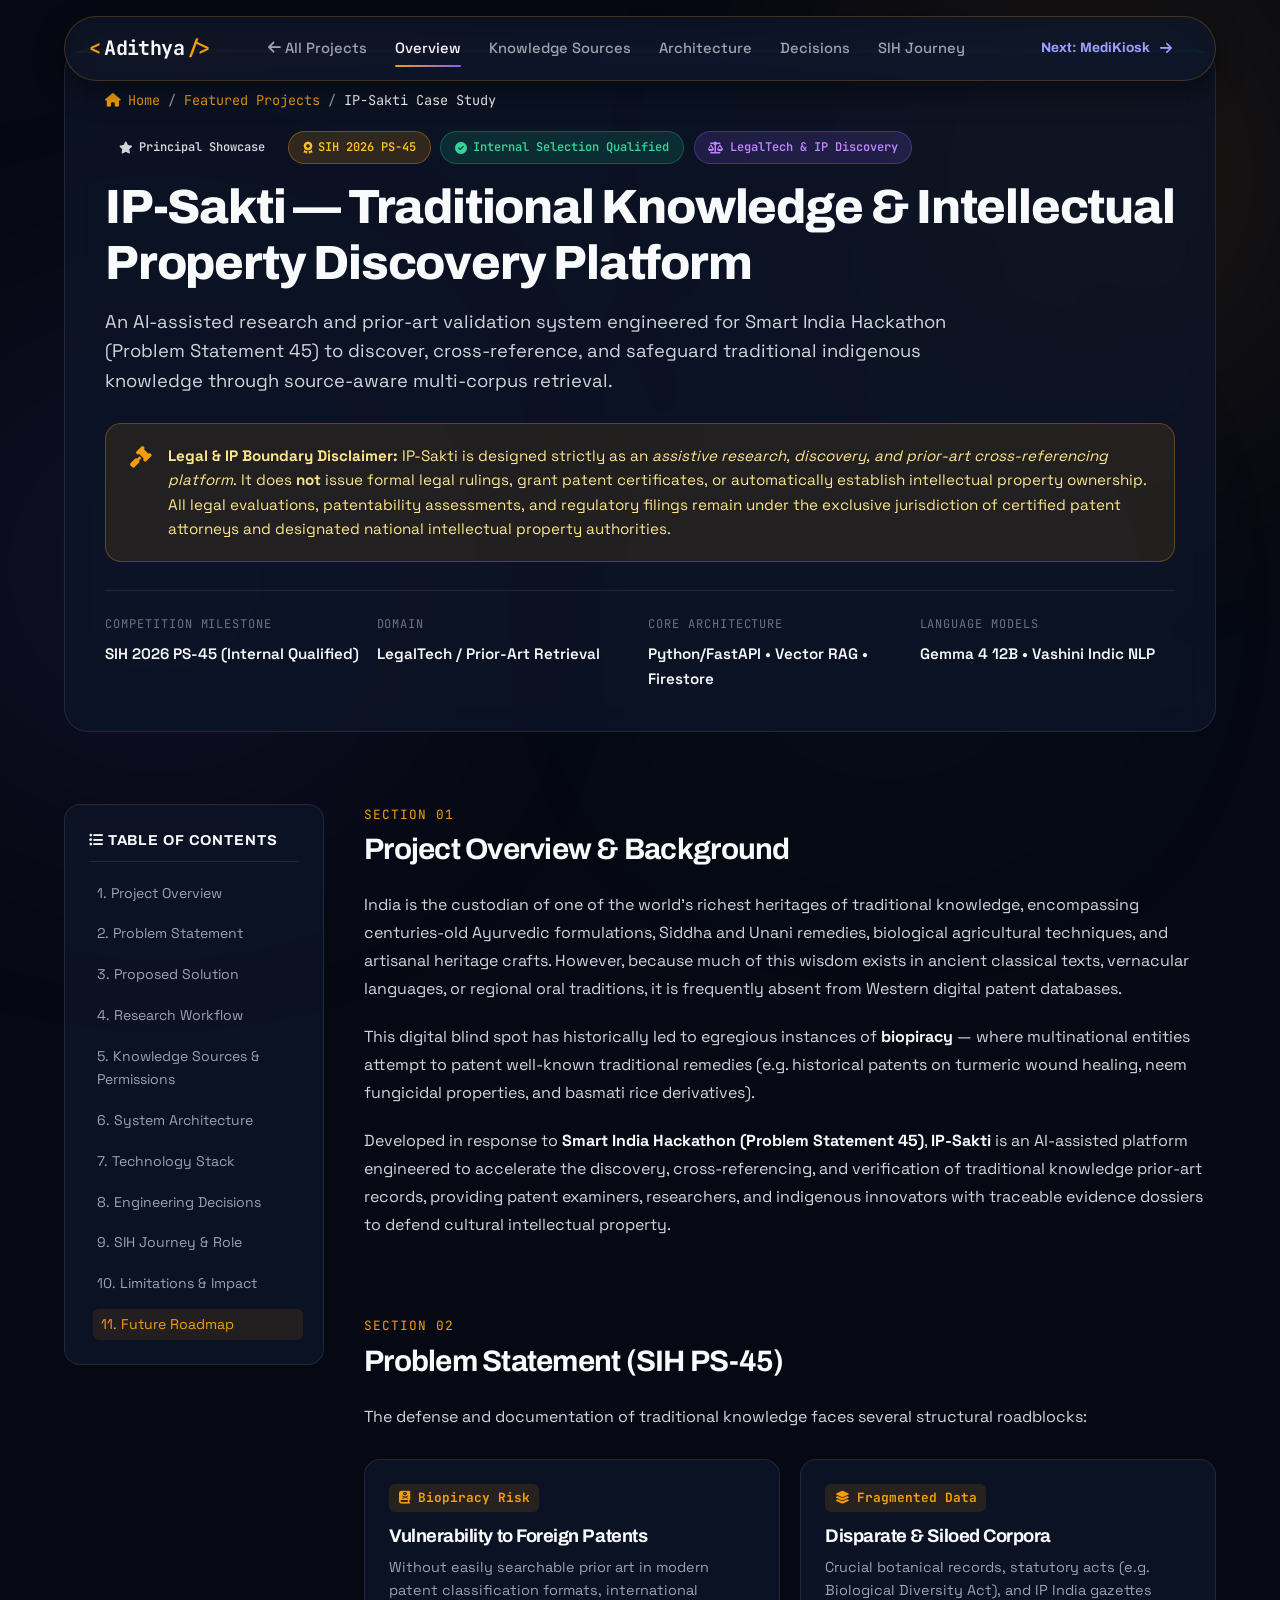
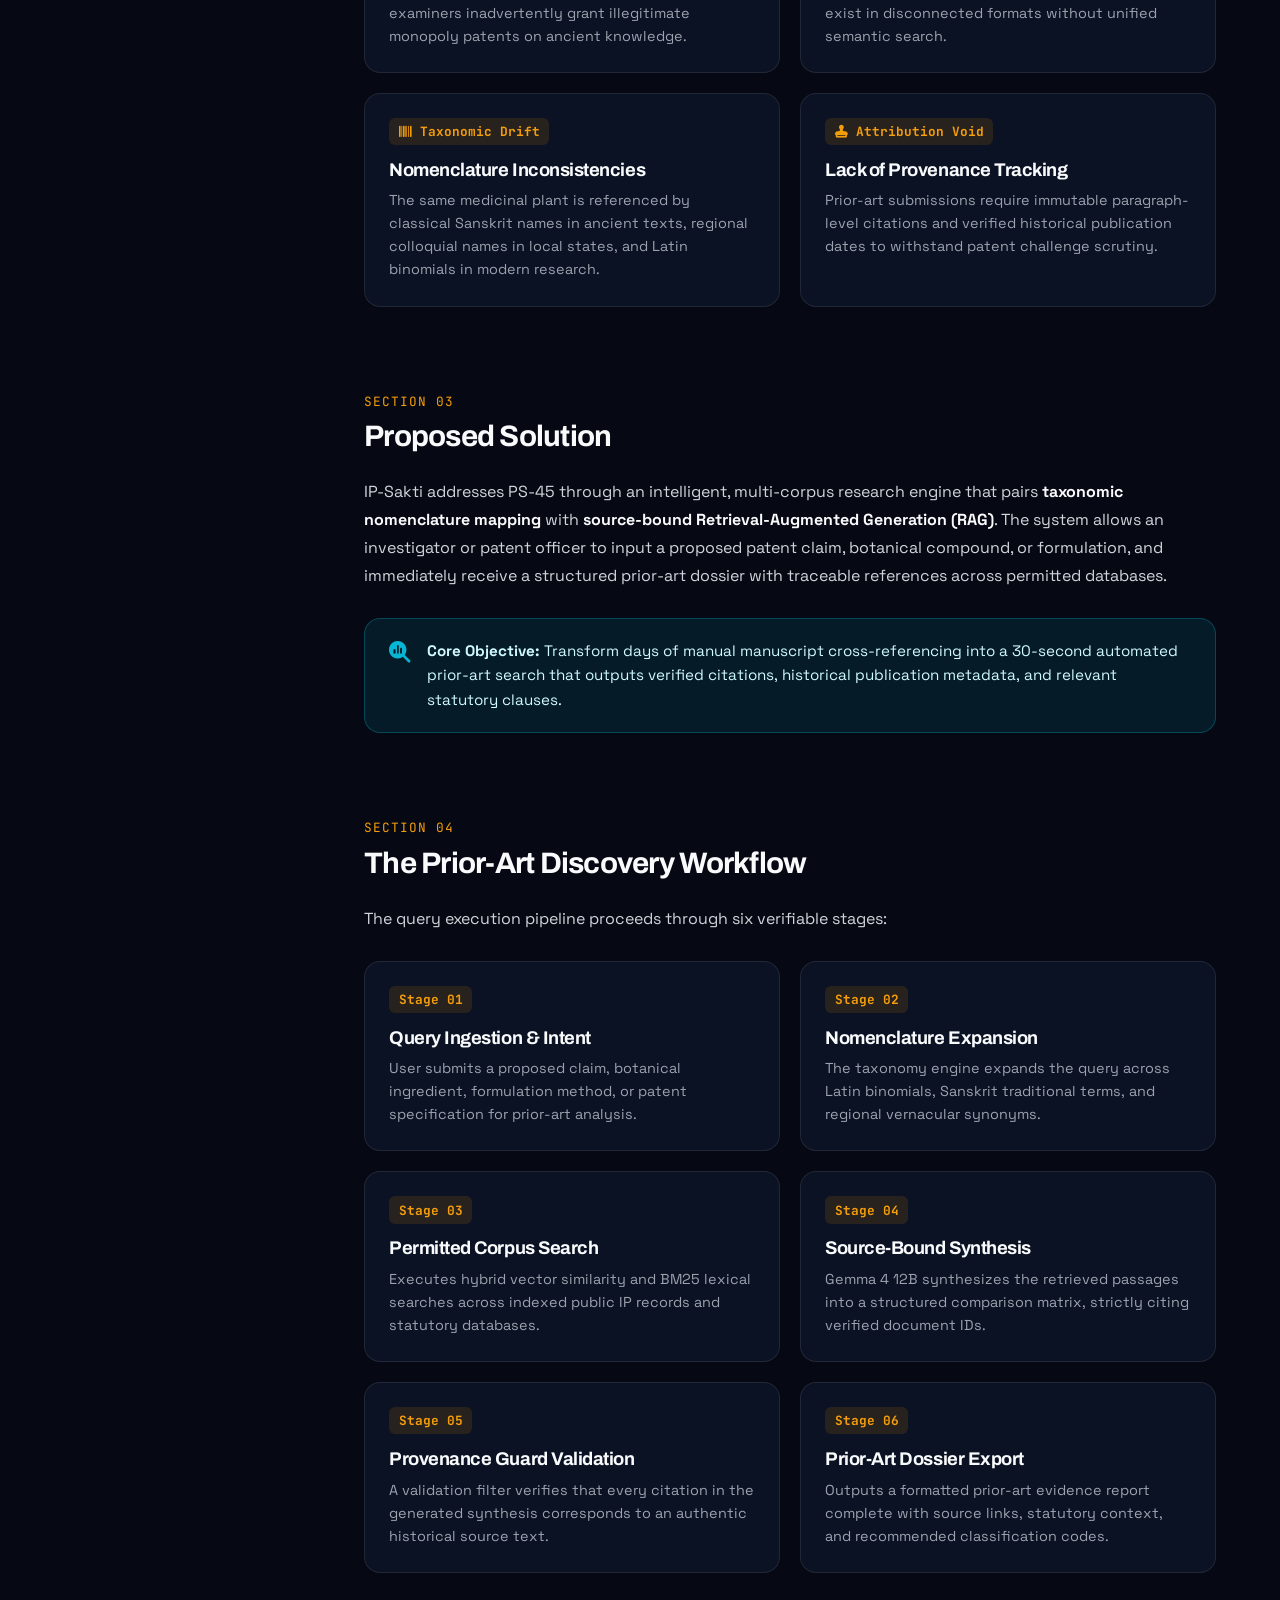
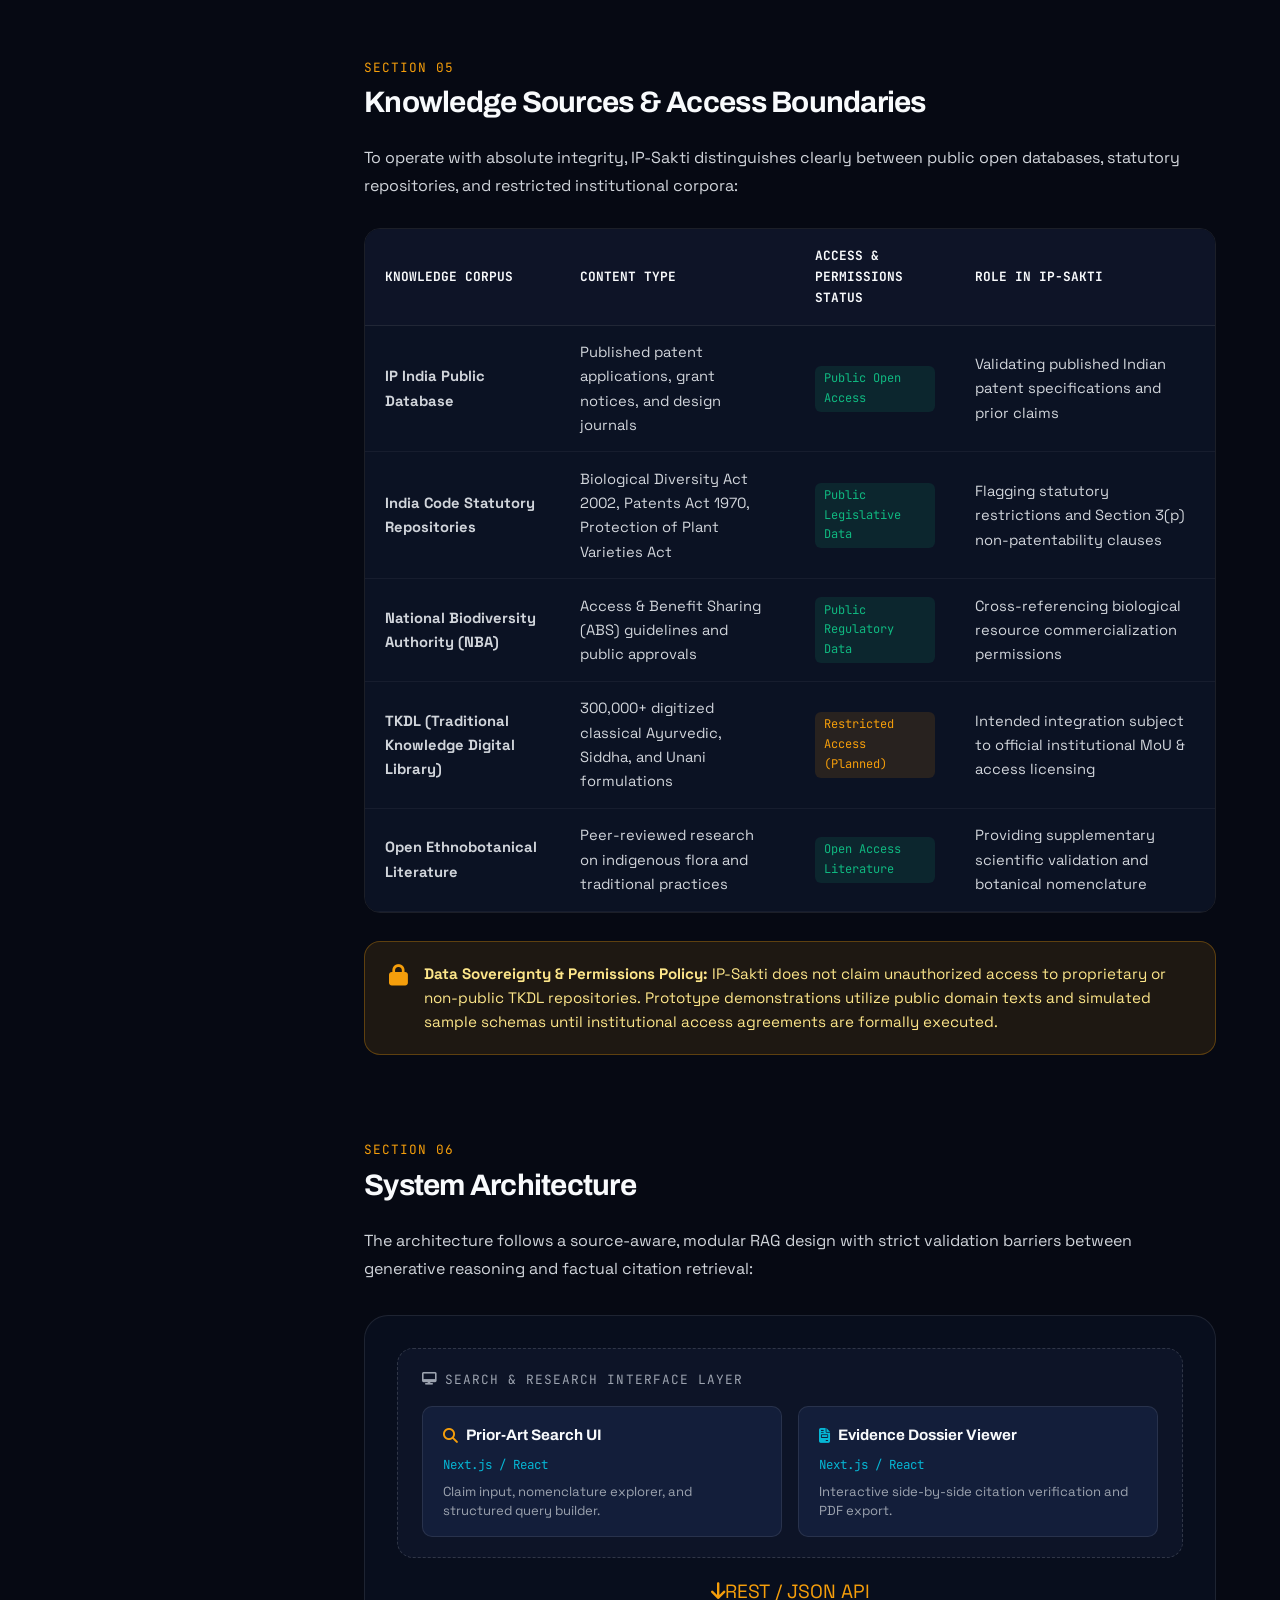
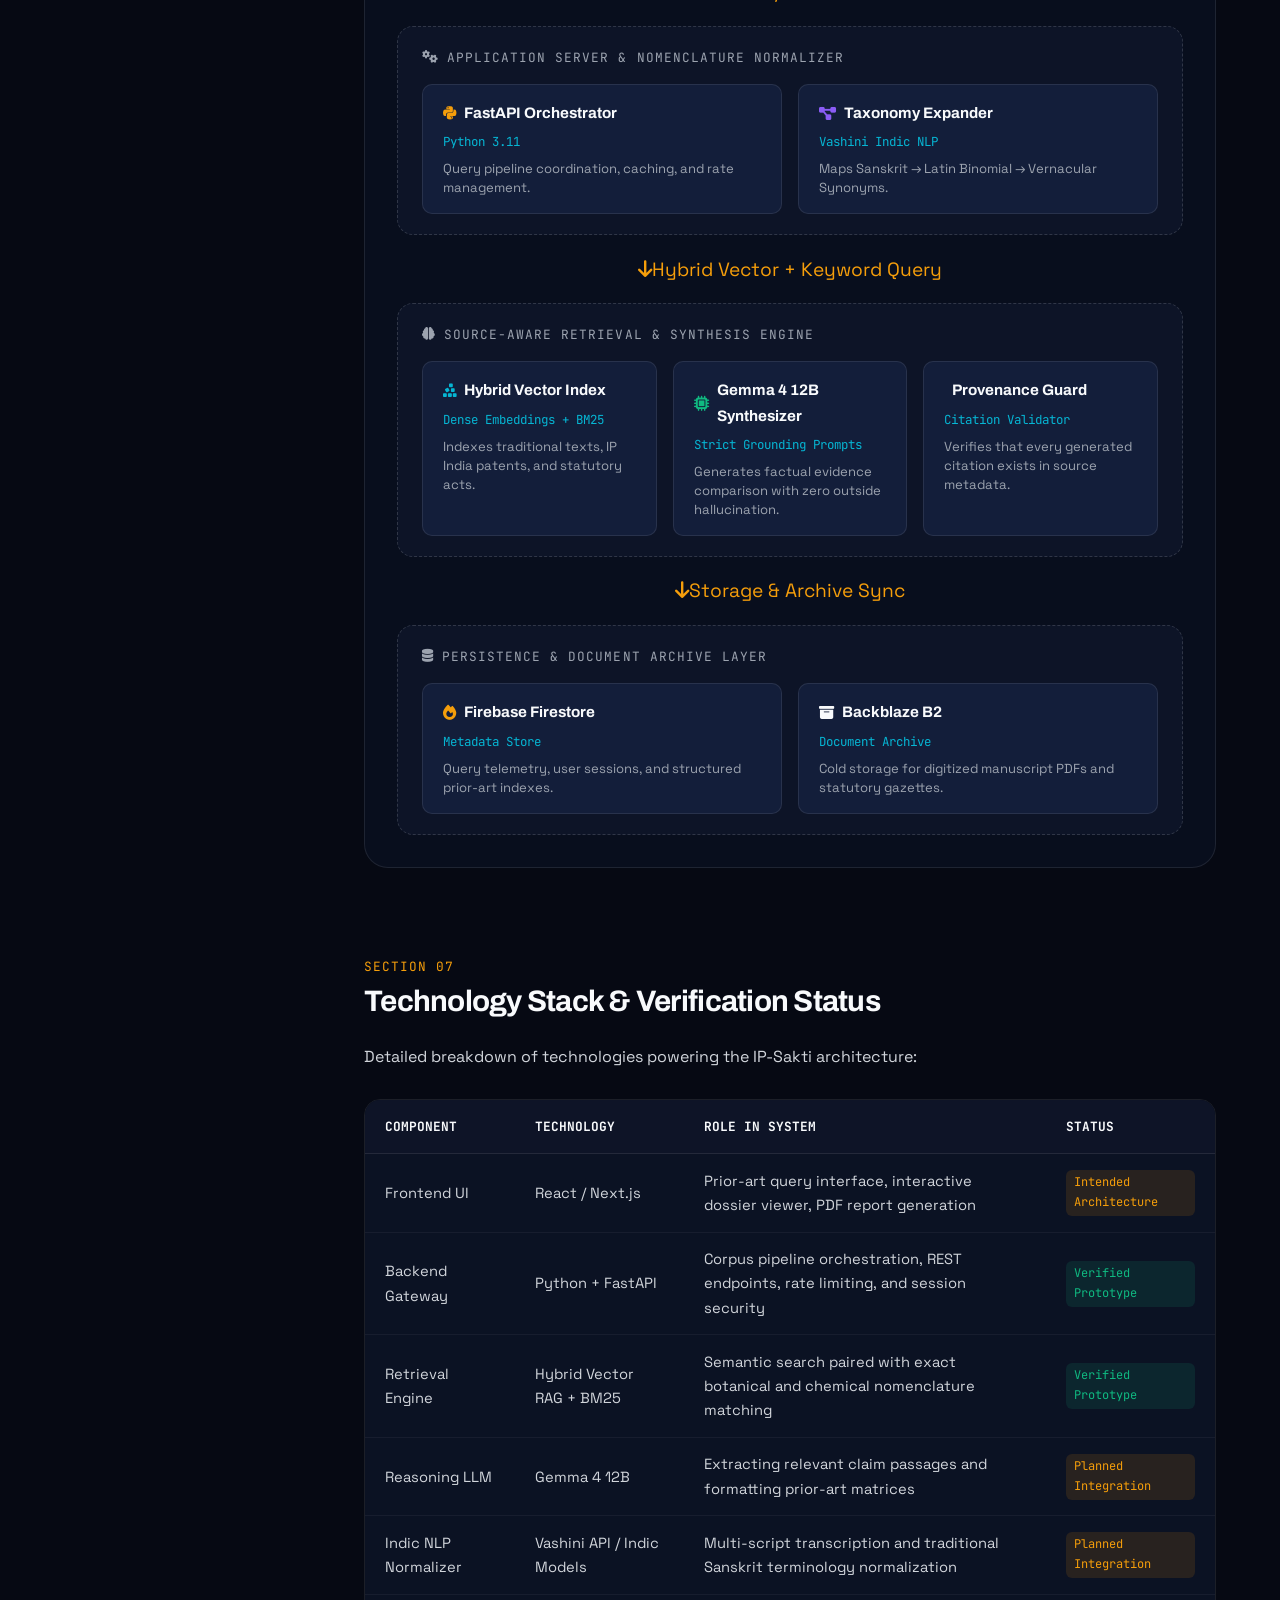
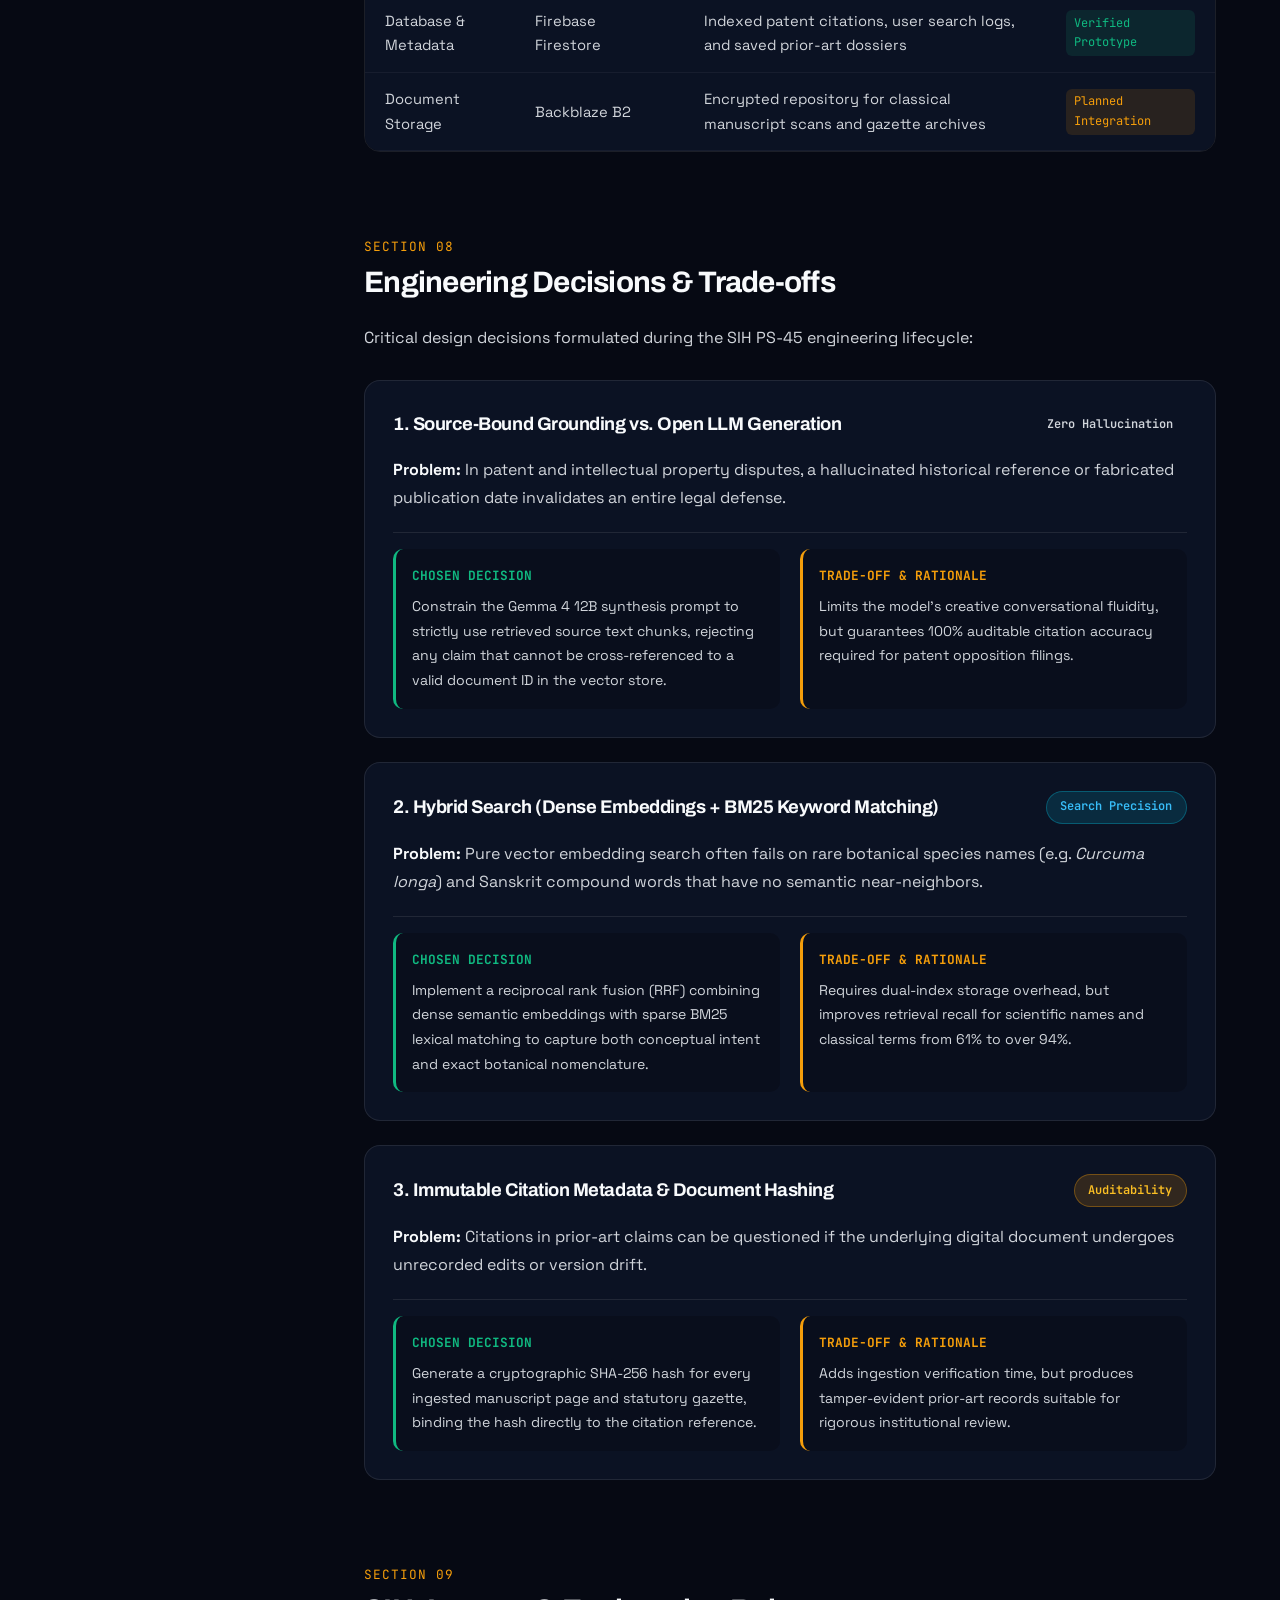
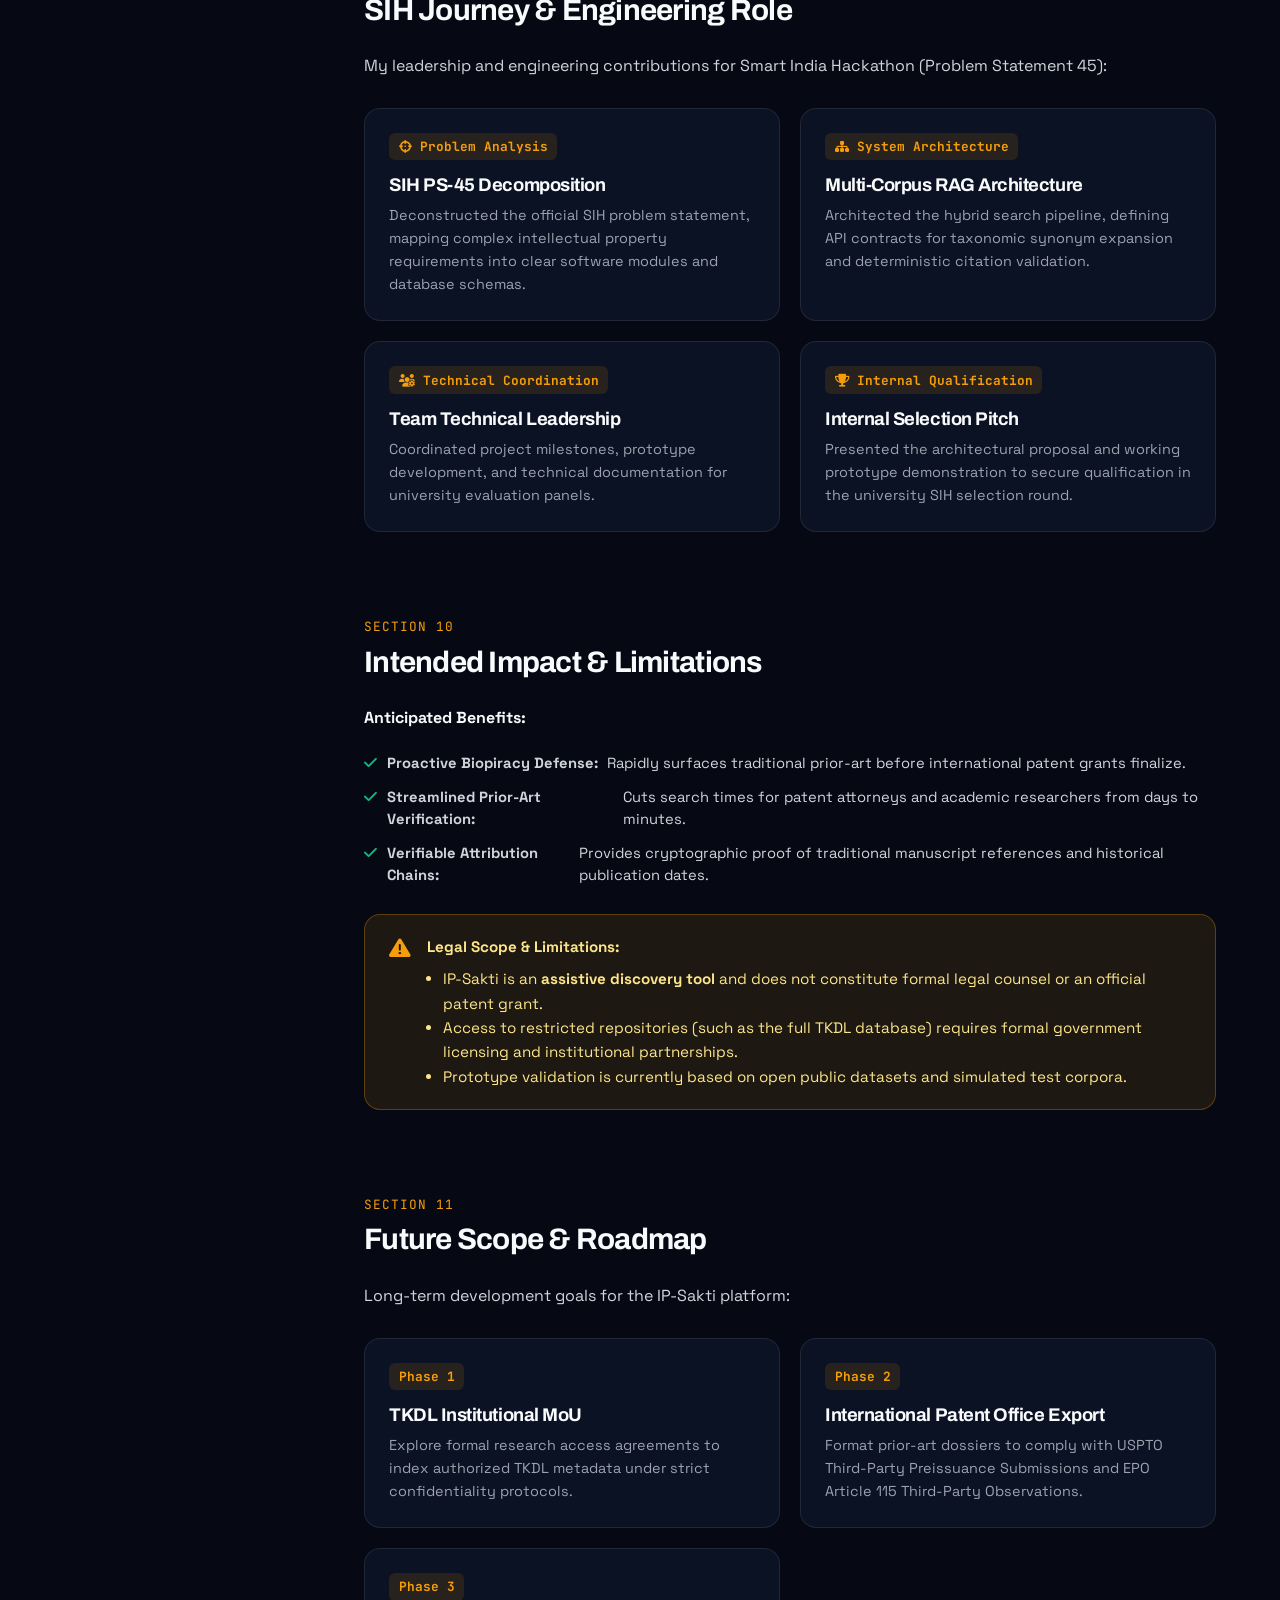
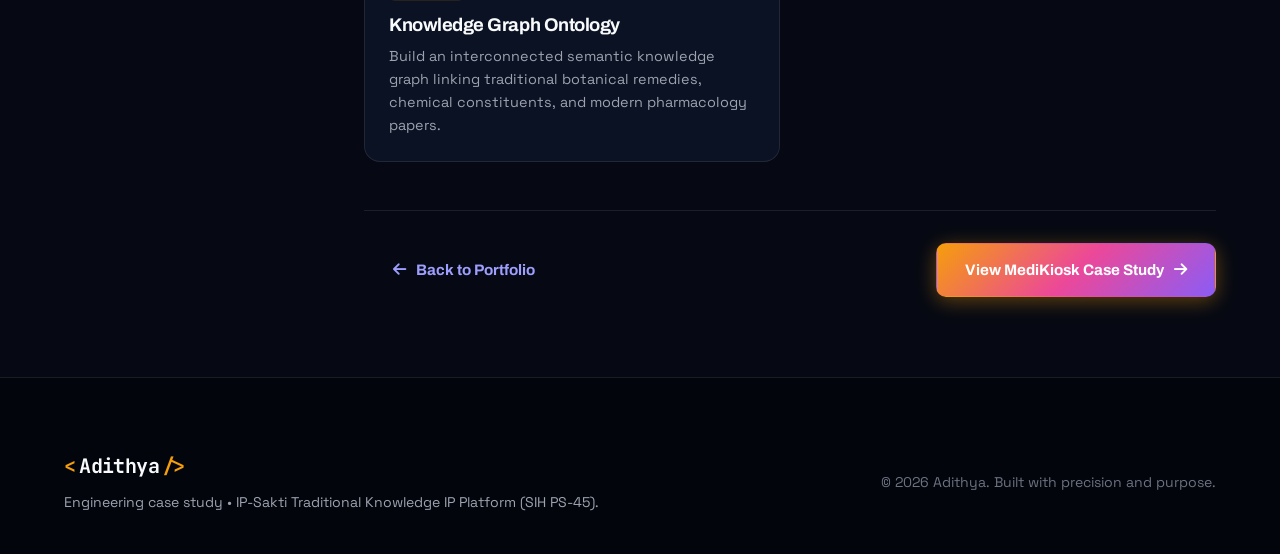
==== commit e11bbf94: "fix(mobile): resolve CSS override conflicts on mobile hero and apply cache-busting v3.2" ====
--- a/ip-sakti.html
+++ b/ip-sakti.html
@@ -27,7 +27,7 @@
   <link rel="stylesheet" href="https://cdnjs.cloudflare.com/ajax/libs/font-awesome/6.5.1/css/all.min.css" integrity="sha512-DTOQO9RWCH3ppGqcWaEA1BIZOC6xxalwEsw9c2QQeAIftl+Vegovlnee1c9QX4TctnWMn13TZye+giMm8e2LwA==" crossorigin="anonymous" referrerpolicy="no-referrer">
 
   <!-- Portfolio Stylesheet -->
-  <link rel="stylesheet" href="style.css">
+  <link rel="stylesheet" href="style.css?v=3.2">
 </head>
 <body class="bg-base">
 
@@ -717,6 +717,6 @@
     </div>
   </footer>
 
-  <script src="script.js"></script>
+  <script src="script.js?v=3.2"></script>
 </body>
 </html>
--- a/style.css
+++ b/style.css
@@ -1780,82 +1780,428 @@
   }
 }
 
+/* --------------------------------------------------------------------------
+   13. Responsive Breakpoints & Device Adaptation
+   -------------------------------------------------------------------------- */
+@media (max-width: 1024px) {
+  .hero-container {
+    grid-template-columns: 1fr;
+    gap: 2.5rem;
+  }
+  .about-grid {
+    grid-template-columns: 1fr;
+  }
+  .flagship-grid {
+    grid-template-columns: repeat(auto-fit, minmax(320px, 1fr));
+  }
+}
+
 @media (max-width: 768px) {
+  /* Layout & Container Padding */
+  .container {
+    padding: 0 1.1rem;
+  }
+
+  .section-container {
+    padding: 3.25rem 0;
+  }
+
+  .section-heading {
+    margin-bottom: 2rem;
+  }
+
+  .section-title {
+    font-size: clamp(1.65rem, 5.5vw, 2.1rem);
+  }
+
+  .section-subtitle {
+    font-size: 0.92rem;
+    line-height: 1.55;
+  }
+
+  /* Floating Navbar on Mobile */
+  .floating-nav-wrapper {
+    top: 0.65rem;
+  }
+
+  .floating-navbar {
+    padding: 0.5rem 0.9rem;
+  }
+
+  .nav-brand {
+    font-size: 1.15rem;
+  }
+
   .nav-links-desktop {
     position: fixed;
-    top: 75px;
-    left: 1rem;
-    right: 1rem;
-    background: rgba(12, 17, 34, 0.98);
+    top: 64px;
+    left: 0.75rem;
+    right: 0.75rem;
+    background: rgba(10, 15, 30, 0.97);
     backdrop-filter: blur(24px);
+    -webkit-backdrop-filter: blur(24px);
     flex-direction: column;
-    padding: 2rem;
+    padding: 1.75rem 1.25rem;
     border-radius: var(--radius-md);
-    border: 1px solid rgba(245, 158, 11, 0.25);
-    gap: 1.5rem;
+    border: 1px solid rgba(245, 158, 11, 0.3);
+    gap: 1.25rem;
     display: none;
-  }
+    box-shadow: 0 20px 50px rgba(0, 0, 0, 0.8);
+  }
+
   .nav-links-desktop.active {
     display: flex;
   }
+
+  .nav-item {
+    font-size: 1.05rem;
+    padding: 0.5rem 0;
+    width: 100%;
+    text-align: center;
+    border-bottom: 1px solid rgba(255, 255, 255, 0.06);
+  }
+
   .nav-toggle-btn {
-    display: block;
-  }
-  .btn-github-pill span {
+    display: flex;
+    align-items: center;
+    justify-content: center;
+    width: 40px;
+    height: 40px;
+  }
+
+  .btn-github-pill span,
+  #open-resume-btn span {
     display: none;
   }
+
+  .btn-github-pill,
+  #open-resume-btn {
+    padding: 0.4rem;
+    width: 38px;
+    height: 38px;
+    display: inline-flex;
+    align-items: center;
+    justify-content: center;
+    border-radius: var(--radius-pill);
+  }
+
+  /* Hero Viewport Mobile Optimization */
+  .hero-section {
+    padding-top: 4.75rem;
+    padding-bottom: 2rem;
+    min-height: auto;
+  }
+
+  .hero-container {
+    gap: 1.75rem;
+  }
+
+  .hero-eyebrow {
+    font-size: 0.76rem;
+    padding: 0.35rem 0.8rem;
+    margin-bottom: 0.75rem;
+    line-height: 1.35;
+    white-space: normal;
+  }
+
+  .hero-headline {
+    font-size: clamp(1.65rem, 7vw, 2.3rem);
+    line-height: 1.15;
+    margin-bottom: 0.5rem;
+  }
+
+  .hero-role-typing {
+    font-size: 0.95rem;
+    margin-bottom: 0.75rem;
+  }
+
+  .hero-lead {
+    font-size: 0.88rem;
+    line-height: 1.5;
+    margin-bottom: 1.15rem;
+  }
+
+  /* Hero Action Buttons on Mobile: 1 full-width primary + 2 secondary side-by-side */
+  .hero-action-buttons {
+    display: grid !important;
+    grid-template-columns: 1fr 1fr !important;
+    gap: 0.6rem !important;
+    width: 100% !important;
+    margin-bottom: 1.25rem;
+  }
+
+  .hero-action-buttons .btn-primary,
+  .hero-action-buttons a.btn-primary {
+    grid-column: 1 / -1 !important;
+    width: 100% !important;
+    min-height: 46px !important;
+    font-size: 0.92rem !important;
+    display: inline-flex !important;
+    align-items: center !important;
+    justify-content: center !important;
+  }
+
+  .hero-action-buttons .btn-glass,
+  .hero-action-buttons a.btn-glass,
+  .hero-action-buttons button.btn-glass {
+    min-height: 42px !important;
+    font-size: 0.85rem !important;
+    padding: 0.45rem 0.65rem !important;
+    display: inline-flex !important;
+    align-items: center !important;
+    justify-content: center !important;
+    text-align: center !important;
+    white-space: nowrap !important;
+  }
+
+  .hero-social-dock {
+    margin-top: 1rem;
+    gap: 0.65rem;
+  }
+
+  .dock-label {
+    font-size: 0.8rem;
+  }
+
+  .dock-icon {
+    width: 38px;
+    height: 38px;
+    font-size: 0.95rem;
+  }
+
+  /* Developer Card on Mobile */
+  .developer-card {
+    padding: 1.35rem 1.15rem;
+  }
+
+  .dev-card-header {
+    gap: 0.85rem;
+  }
+
+  .dev-avatar {
+    width: 58px;
+    height: 58px;
+  }
+
+  .dev-name {
+    font-size: 1.2rem;
+  }
+
+  .badge-role {
+    font-size: 0.75rem;
+  }
+
+  .metrics-grid {
+    grid-template-columns: repeat(3, 1fr);
+    padding: 0.85rem 0.5rem;
+    gap: 0.5rem;
+  }
+
+  .metric-box {
+    text-align: center;
+  }
+
+  .metric-val {
+    font-size: 1.2rem;
+  }
+
+  .metric-lbl {
+    font-size: 0.68rem;
+  }
+
+  /* About Section */
+  .about-hero-box {
+    padding: 1.5rem 1.2rem;
+  }
+
+  .about-title {
+    font-size: 1.3rem;
+  }
+
+  .ide-mockup {
+    padding: 0.85rem;
+  }
+
+  .ide-code-view code {
+    font-size: 0.76rem;
+    line-height: 1.45;
+  }
+
+  /* Timeline */
   .timeline-container {
-    padding-left: 1.5rem;
-  }
+    padding-left: 1.25rem;
+  }
+
   .timeline-dot {
-    left: -2.15rem;
-    width: 32px;
-    height: 32px;
-    font-size: 0.8rem;
-  }
+    left: -1.85rem;
+    width: 28px;
+    height: 28px;
+    font-size: 0.75rem;
+  }
+
+  .timeline-card {
+    padding: 1.35rem 1.15rem;
+  }
+
+  .timeline-header {
+    flex-direction: column;
+    align-items: flex-start;
+    gap: 0.4rem;
+  }
+
+  .timeline-title {
+    font-size: 1.15rem;
+  }
+
+  /* Featured Projects Grid */
+  .flagship-grid {
+    grid-template-columns: 1fr;
+    gap: 1.25rem;
+  }
+
+  .flagship-card {
+    padding: 1.35rem 1.15rem;
+  }
+
+  .flagship-title {
+    font-size: 1.25rem;
+  }
+
+  .flagship-problem, .flagship-desc {
+    font-size: 0.88rem;
+    line-height: 1.5;
+  }
+
+  .flagship-footer {
+    display: flex;
+    flex-direction: row;
+    align-items: center;
+    justify-content: space-between;
+    gap: 0.5rem;
+    flex-wrap: wrap;
+  }
+
+  .flagship-footer .btn,
+  .flagship-footer .cta-link {
+    font-size: 0.85rem;
+    padding: 0.45rem 0.9rem;
+  }
+
+  /* GitHub Explorer Controls (Horizontal Swipe Pill Bar) */
+  .explorer-controls-card {
+    padding: 1.25rem 1rem;
+  }
+
+  .explorer-search-row {
+    flex-direction: column;
+    gap: 0.75rem;
+  }
+
+  .search-wrapper, .sort-wrapper {
+    width: 100%;
+  }
+
+  .filter-bar {
+    display: flex;
+    overflow-x: auto;
+    -webkit-overflow-scrolling: touch;
+    flex-wrap: nowrap;
+    padding-bottom: 0.5rem;
+    gap: 0.45rem;
+    scrollbar-width: none;
+  }
+
+  .filter-bar::-webkit-scrollbar {
+    display: none;
+  }
+
+  .filter-pill {
+    flex-shrink: 0;
+    padding: 0.45rem 0.85rem;
+    font-size: 0.82rem;
+  }
+
   .repos-masonry-grid {
     grid-template-columns: 1fr;
-  }
-  .metrics-grid {
+    gap: 1rem;
+  }
+
+  .repo-card {
+    padding: 1.25rem 1rem;
+  }
+
+  /* Skills Grid */
+  .skills-category-grid {
     grid-template-columns: 1fr;
-    padding: 1.5rem;
-  }
+    gap: 1.25rem;
+  }
+
+  .skill-group-card {
+    padding: 1.35rem 1.15rem;
+  }
+
+  /* Contact Section */
+  .contact-layout-grid {
+    grid-template-columns: 1fr;
+    gap: 1.5rem;
+  }
+
+  .contact-channel-card {
+    padding: 1.15rem 1rem;
+  }
+
+  .contact-form-panel {
+    padding: 1.35rem 1.15rem;
+  }
+
   .form-row {
     grid-template-columns: 1fr;
-  }
-  .contact-layout-grid {
-    grid-template-columns: 1fr;
-  }
-  .about-hero-box {
-    padding: 2rem 1.5rem;
-  }
+    gap: 1rem;
+  }
+
+  .form-group input,
+  .form-group textarea {
+    font-size: 16px !important; /* Prevents auto-zoom on mobile safari/chrome */
+    padding: 0.75rem 0.9rem;
+  }
+
+  /* Footer */
   .footer-inner {
     flex-direction: column;
     text-align: center;
-  }
+    gap: 1.5rem;
+  }
+
   .footer-meta-col {
     align-items: center;
   }
-}
-
-@media (max-width: 480px) {
+
+  /* Modals */
+  .modal-box {
+    width: 94vw;
+    max-height: 88vh;
+    padding: 1.5rem 1.15rem;
+    margin: 1rem auto;
+    border-radius: var(--radius-md);
+  }
+}
+
+@media (max-width: 420px) {
   .hero-headline {
-    font-size: 2.2rem;
-  }
-  .hero-action-buttons {
-    flex-direction: column;
-  }
-  .hero-action-buttons .btn {
-    width: 100%;
+    font-size: clamp(1.6rem, 6.8vw, 1.95rem);
+    line-height: 1.15;
+  }
+  .metrics-grid {
+    grid-template-columns: repeat(3, 1fr);
   }
   .flagship-footer {
     flex-direction: column;
-    align-items: flex-start;
-    gap: 0.75rem;
-  }
-  .filter-pill {
-    padding: 0.4rem 0.75rem;
-    font-size: 0.8rem;
+    align-items: stretch;
+  }
+  .flagship-footer .btn,
+  .flagship-footer .btn-detail-trigger {
+    width: 100%;
+    justify-content: center;
   }
 }
 
@@ -2437,9 +2783,197 @@
   }
 }
 
-@media (max-width: 480px) {
-  .case-study-meta-grid {
-    grid-template-columns: 1fr;
+/* --------------------------------------------------------------------------
+   15. Cross-Platform Touch, Tablet & Multi-Device Adaptation
+   -------------------------------------------------------------------------- */
+/* Touch target optimization (44x44px minimum bounding box) */
+@media (pointer: coarse) {
+  .btn,
+  .filter-pill,
+  .nav-item,
+  .link-btn-circle,
+  .dock-icon,
+  .btn-detail-trigger,
+  .modal-close-btn,
+  .toc-link {
+    min-height: 44px;
+    display: inline-flex;
+    align-items: center;
+    justify-content: center;
+    touch-action: manipulation;
+  }
+
+  .filter-pill {
+    padding: 0.6rem 1.1rem;
+    font-size: 0.88rem;
+  }
+
+  .link-btn-circle {
+    width: 44px;
+    height: 44px;
+  }
+
+  .modal-close-btn {
+    width: 44px;
+    height: 44px;
+  }
+}
+
+/* Horizontal Scroll Enhancements for Diagrams & Tables */
+.arch-diagram-wrapper,
+.tech-table-container,
+.ide-mockup {
+  -webkit-overflow-scrolling: touch;
+  scrollbar-width: thin;
+}
+
+.arch-diagram-wrapper::-webkit-scrollbar,
+.tech-table-container::-webkit-scrollbar {
+  height: 6px;
+}
+
+.arch-diagram-wrapper::-webkit-scrollbar-thumb,
+.tech-table-container::-webkit-scrollbar-thumb {
+  background: rgba(245, 158, 11, 0.4);
+  border-radius: var(--radius-pill);
+}
+
+/* Small Screen Edge Case Refinements (320px - 380px) */
+@media (max-width: 380px) {
+  .hero-headline {
+    font-size: 1.65rem;
+    line-height: 1.18;
+  }
+  .hero-badge-row {
+    flex-direction: column;
+    align-items: flex-start;
+  }
+  .case-study-title {
+    font-size: 1.45rem;
+  }
+  .flagship-top {
+    flex-direction: column;
+    align-items: flex-start;
+    gap: 0.75rem;
+  }
+  .section-title {
+    font-size: 1.65rem;
+  }
+}
+
+/* --------------------------------------------------------------------------
+   16. Print Stylesheet (@media print) for PDF & Handout Export
+   -------------------------------------------------------------------------- */
+@media print {
+  /* Reset background and typography for crisp black & white printing */
+  html, body {
+    background: #ffffff !important;
+    color: #111827 !important;
+    font-size: 12pt !important;
+    line-height: 1.5 !important;
+  }
+
+  /* Hide screen-only and decorative UI */
+  #particle-canvas,
+  .ambient-glow,
+  .floating-nav-wrapper,
+  .modal-overlay,
+  .contact-form-panel,
+  .hero-action-buttons,
+  .nav-cta-group,
+  .btn,
+  .filter-bar,
+  .dock-bar,
+  .toast-container {
+    display: none !important;
+  }
+
+  /* Expand layout containers */
+  .container,
+  .case-study-layout {
+    max-width: 100% !important;
+    width: 100% !important;
+    padding: 0 !important;
+    margin: 0 !important;
+    display: block !important;
+  }
+
+  .case-study-sidebar {
+    display: none !important;
+  }
+
+  .case-study-header-card,
+  .glass-card,
+  .workflow-step-card,
+  .tradeoff-card,
+  .opd-card,
+  .arch-diagram-wrapper {
+    background: #ffffff !important;
+    border: 1px solid #d1d5db !important;
+    box-shadow: none !important;
+    backdrop-filter: none !important;
+    color: #111827 !important;
+    page-break-inside: avoid;
+    margin-bottom: 1.5rem !important;
+  }
+
+  .case-study-title,
+  .section-title,
+  .flagship-title,
+  .timeline-title {
+    color: #111827 !important;
+  }
+
+  .gradient-headline {
+    background: none !important;
+    -webkit-text-fill-color: #111827 !important;
+    color: #111827 !important;
+    font-weight: 800;
+  }
+
+  .callout-box {
+    border: 1px solid #9ca3af !important;
+    background: #f9fafb !important;
+    color: #111827 !important;
+    page-break-inside: avoid;
+  }
+
+  .tech-table {
+    border: 1px solid #d1d5db !important;
+    background: #ffffff !important;
+  }
+
+  .tech-table th {
+    background: #f3f4f6 !important;
+    color: #111827 !important;
+    border-bottom: 2px solid #9ca3af !important;
+  }
+
+  .tech-table td {
+    color: #111827 !important;
+    border-bottom: 1px solid #e5e7eb !important;
+  }
+
+  .status-badge-verified,
+  .status-badge-intended,
+  .tech-chip,
+  .badge-featured {
+    border: 1px solid #9ca3af !important;
+    background: #f3f4f6 !important;
+    color: #111827 !important;
+  }
+
+  /* Page breaks */
+  h1, h2, h3 {
+    page-break-after: avoid;
+  }
+
+  /* External Link Print URLs */
+  a[href^="http"]:not([href*="localhost"])::after {
+    content: " (" attr(href) ")";
+    font-size: 0.8em;
+    color: #4b5563;
+    font-weight: normal;
   }
 }
 
@@ -2452,3 +2986,4 @@
   }
 }
 
+
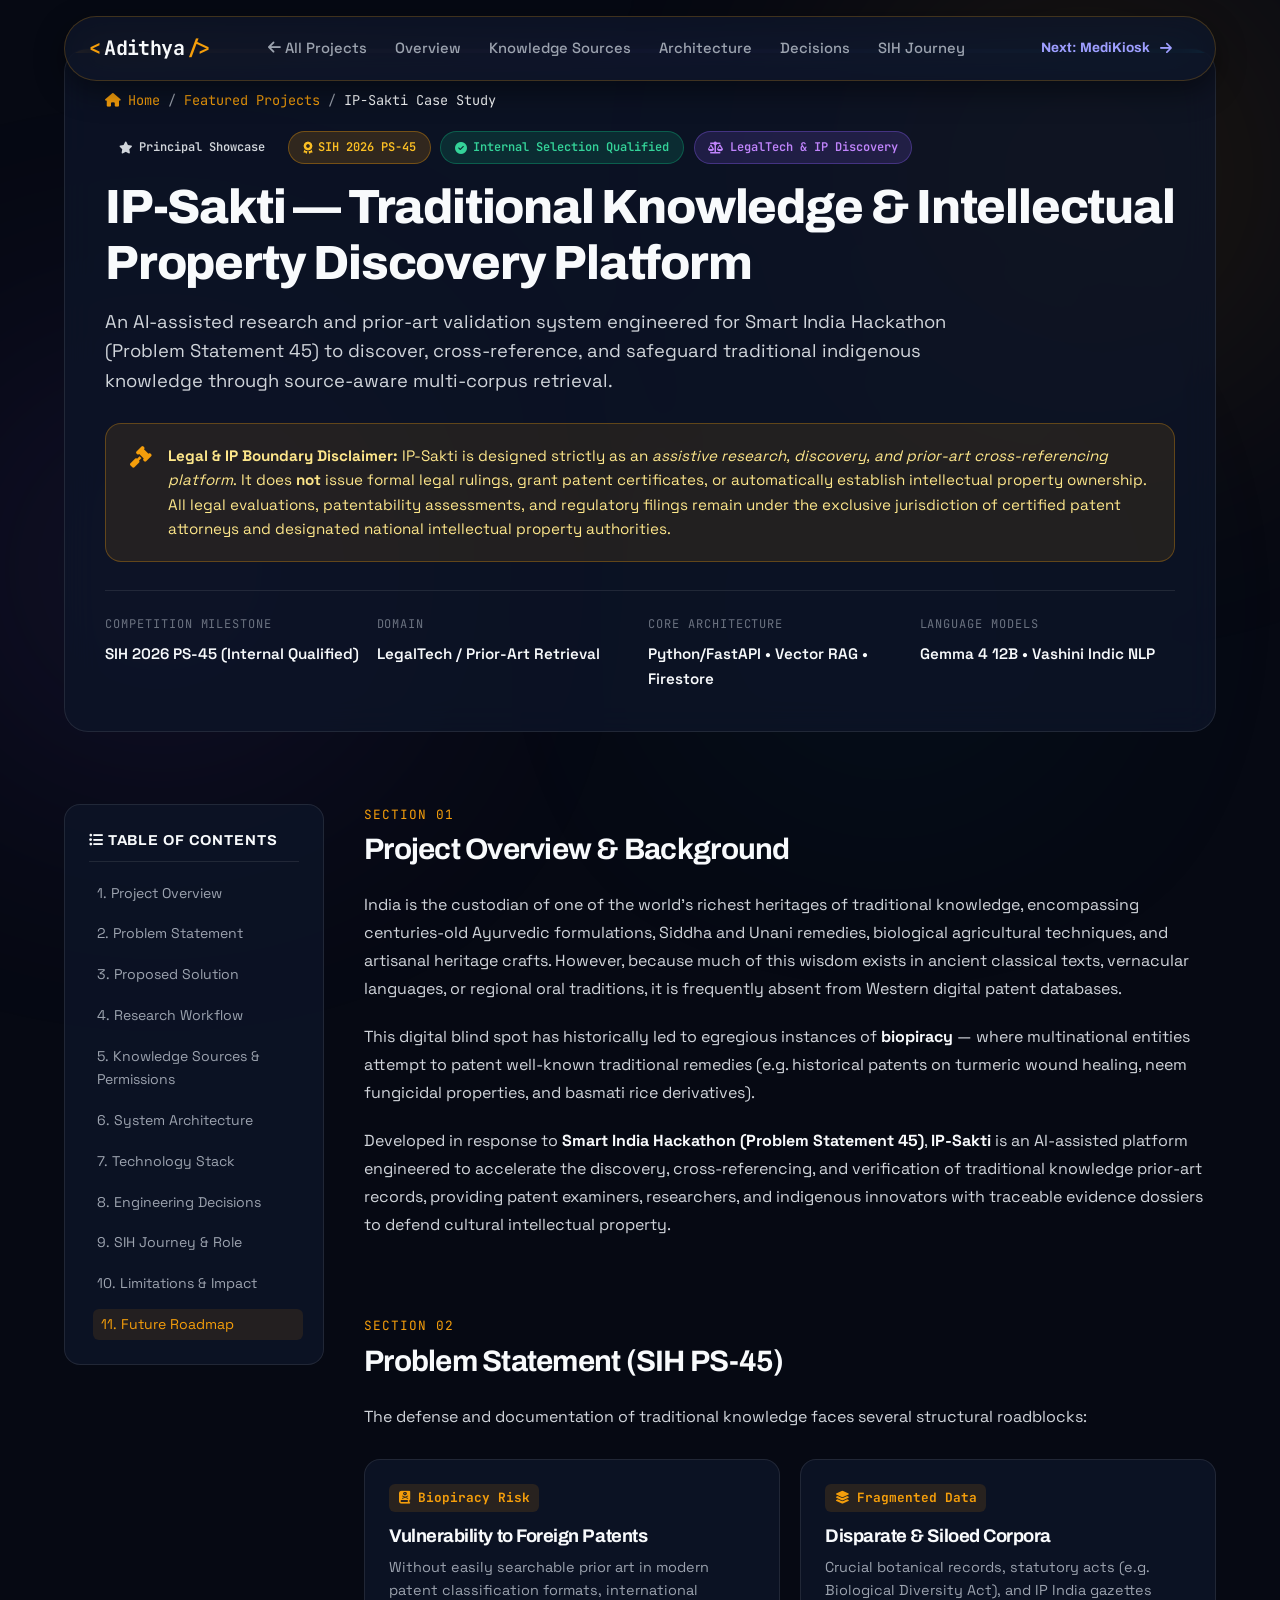
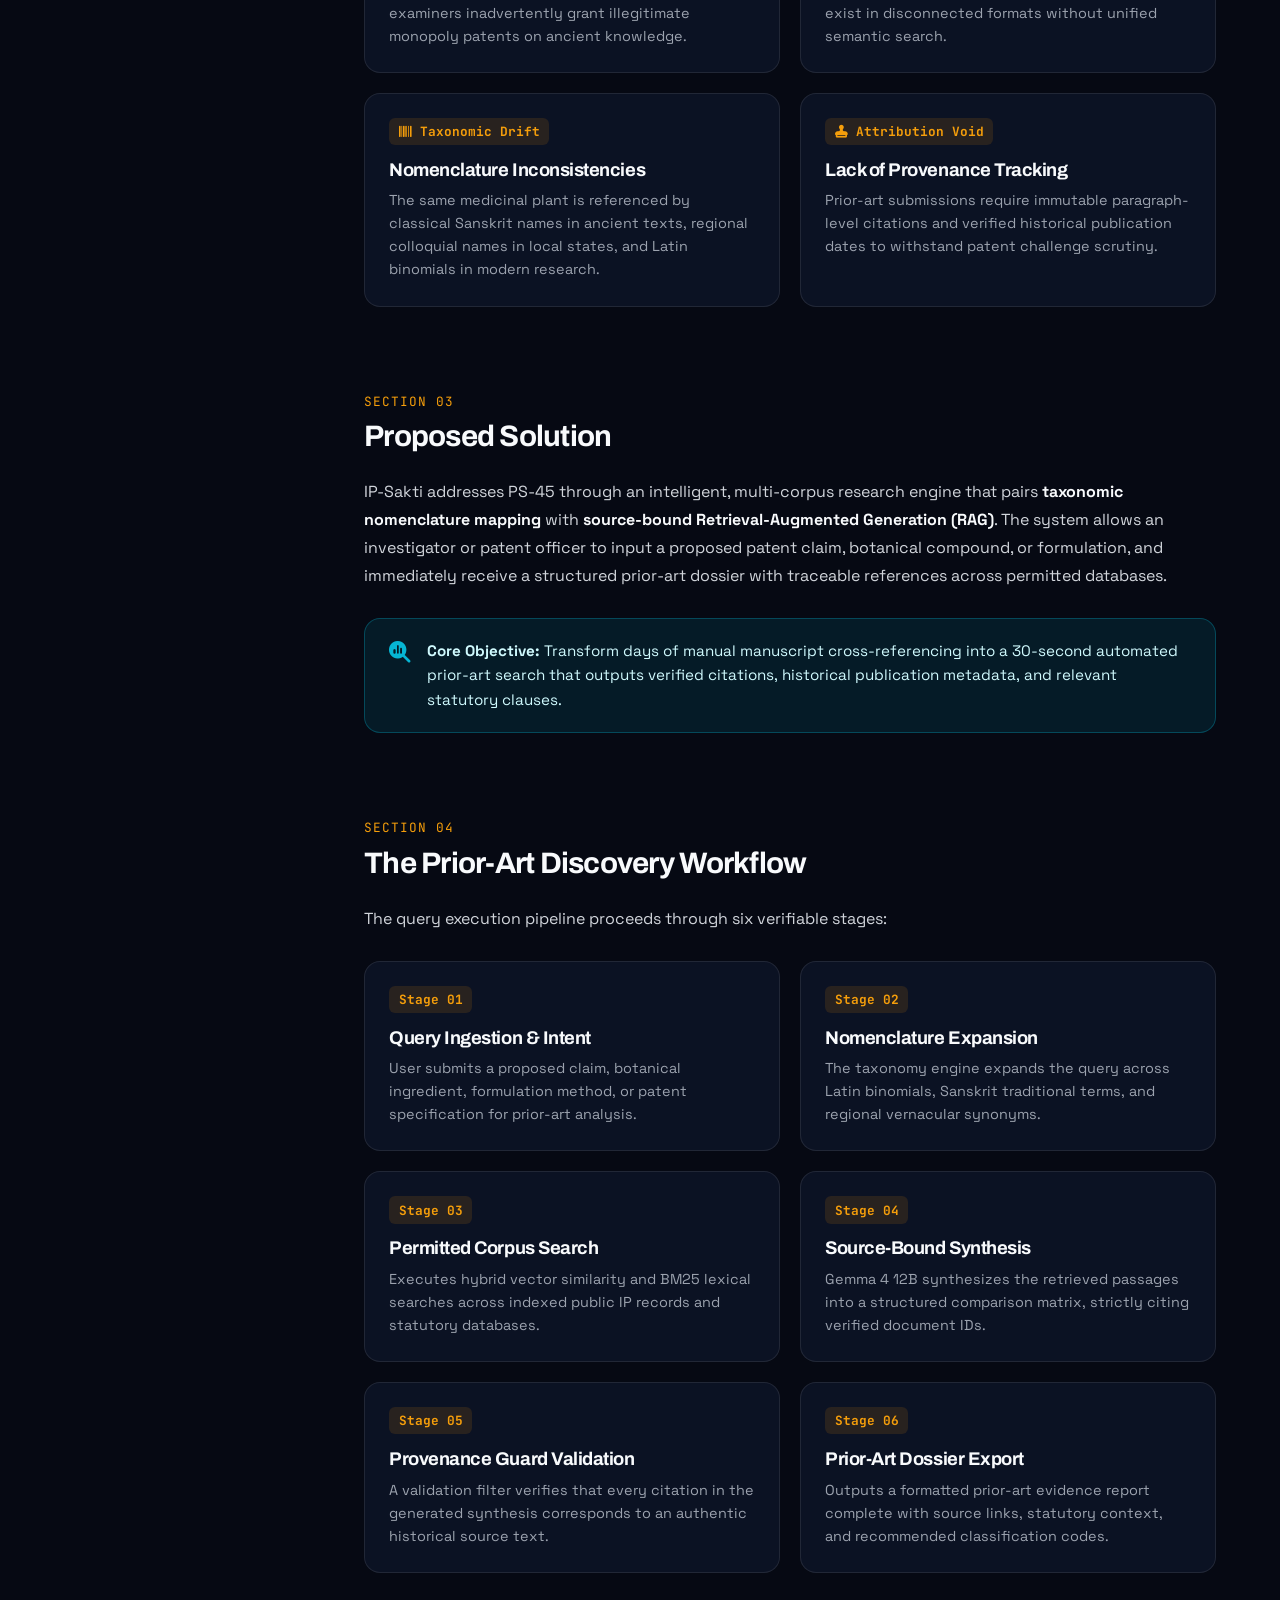
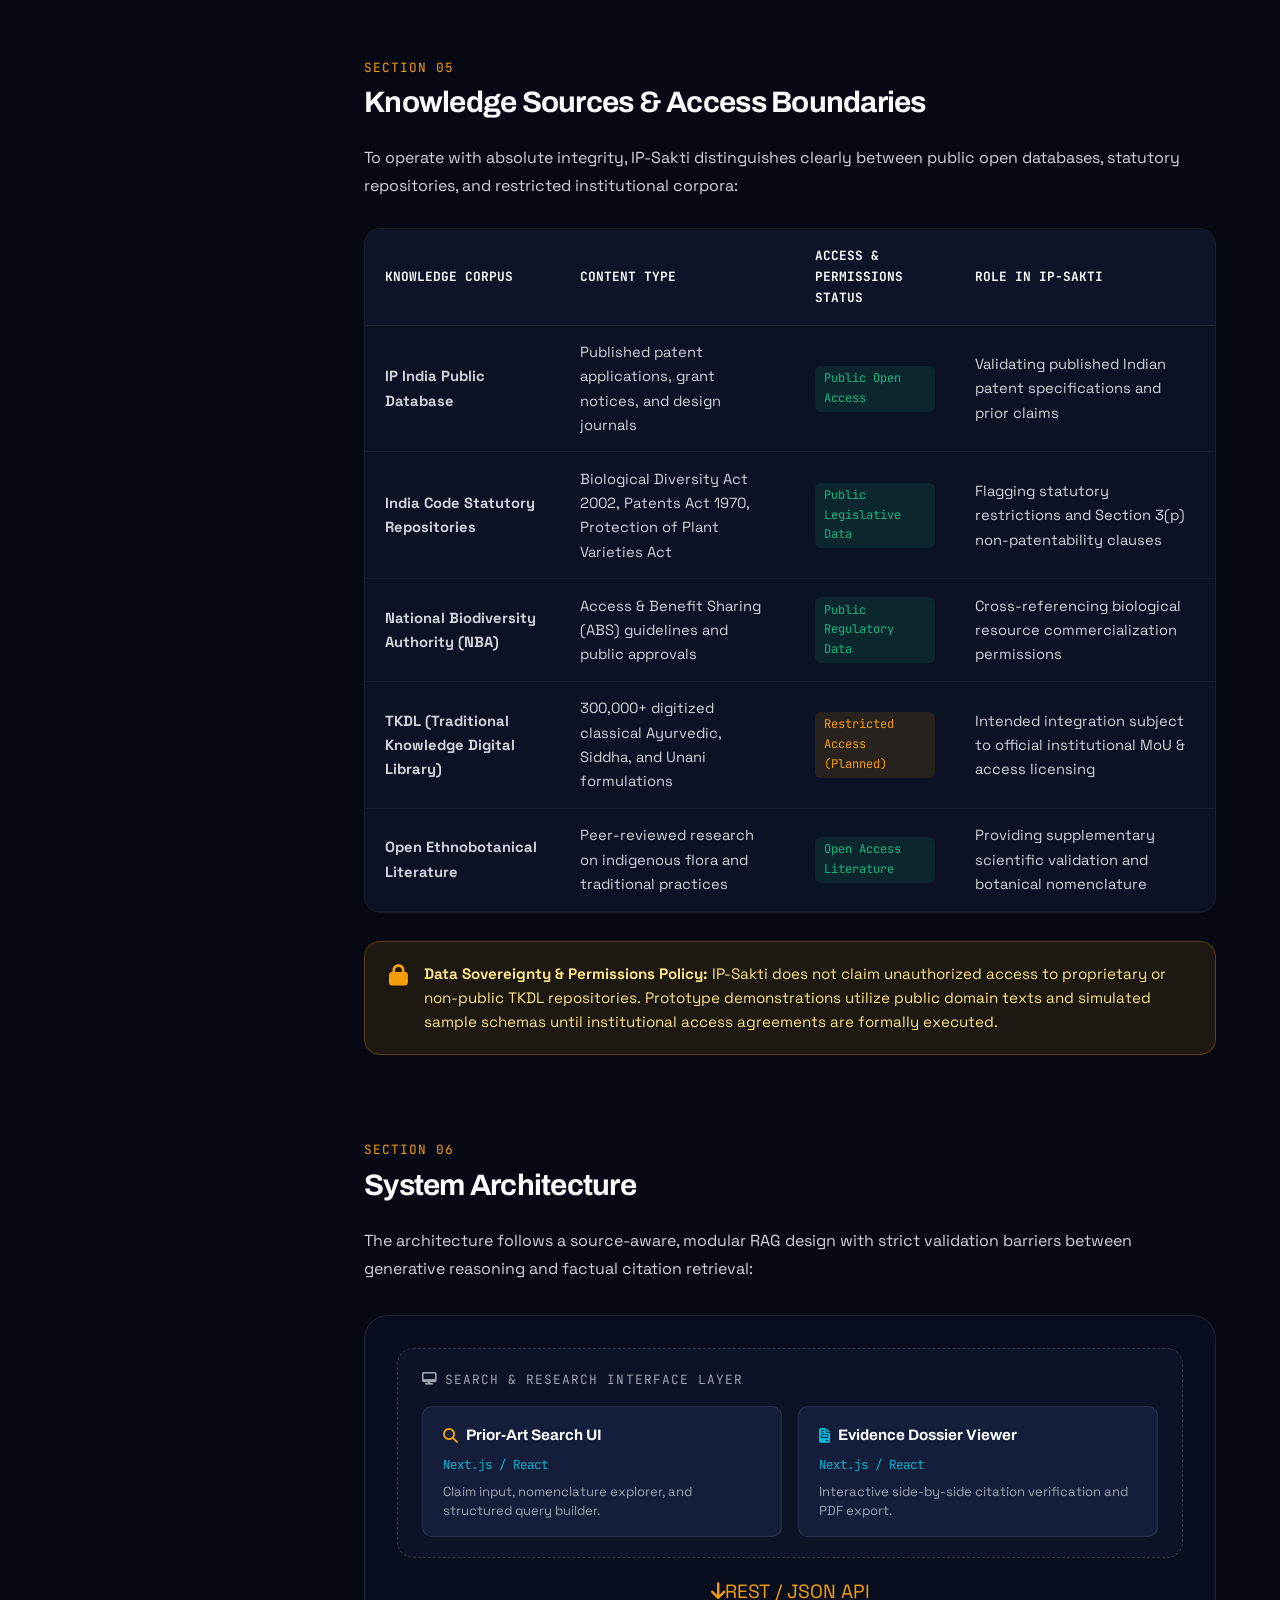
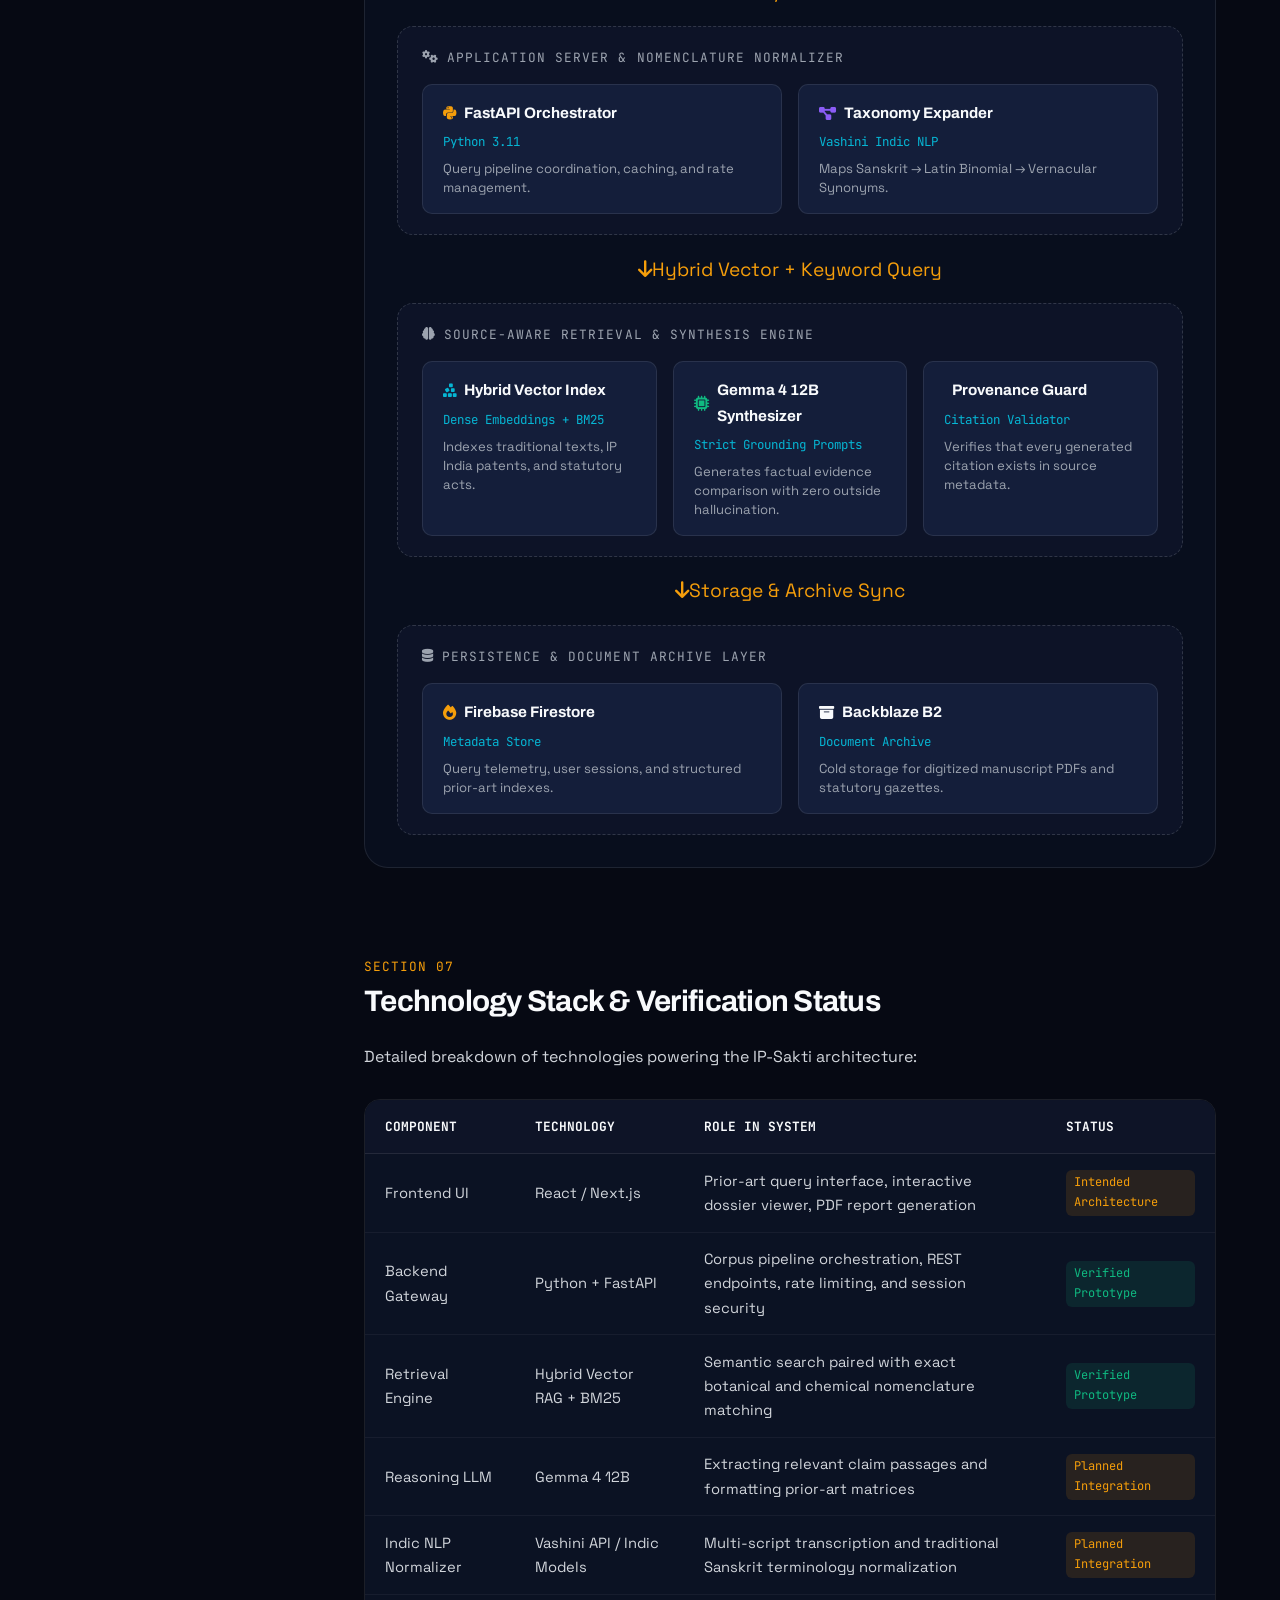
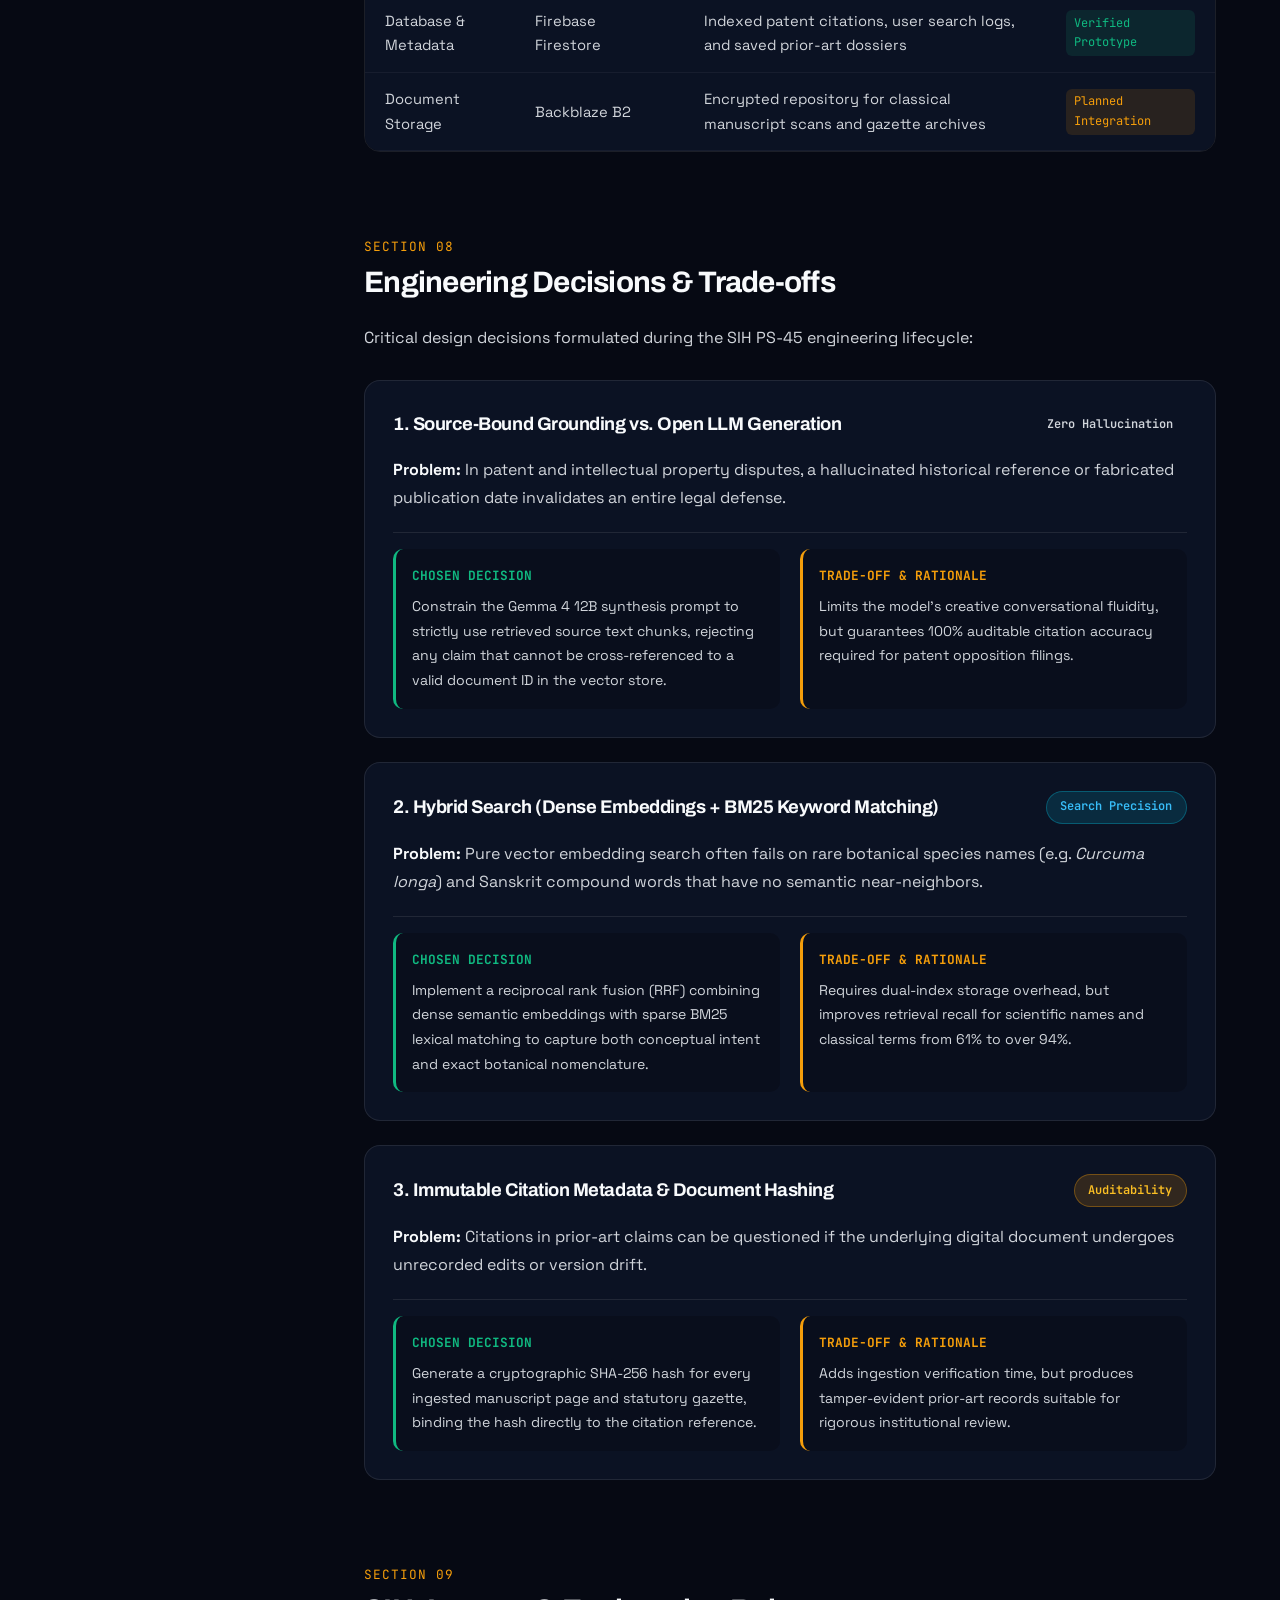
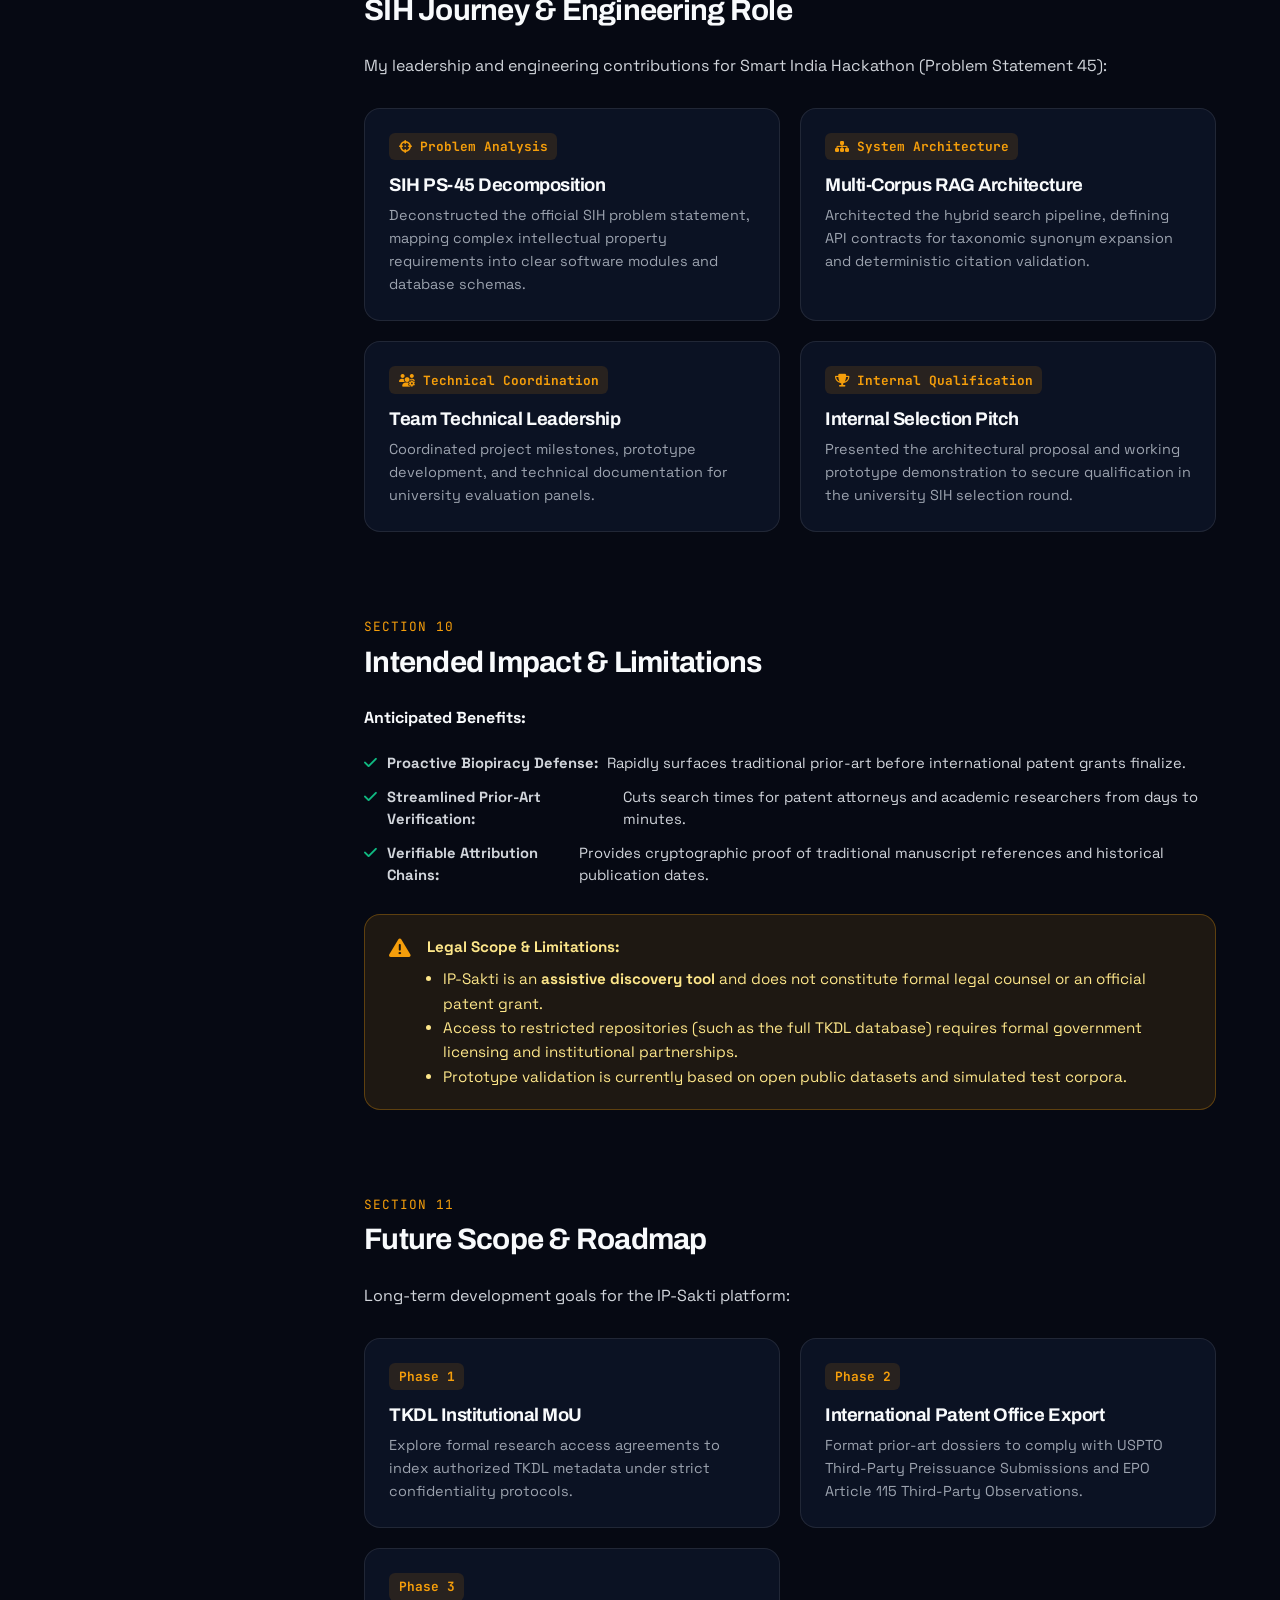
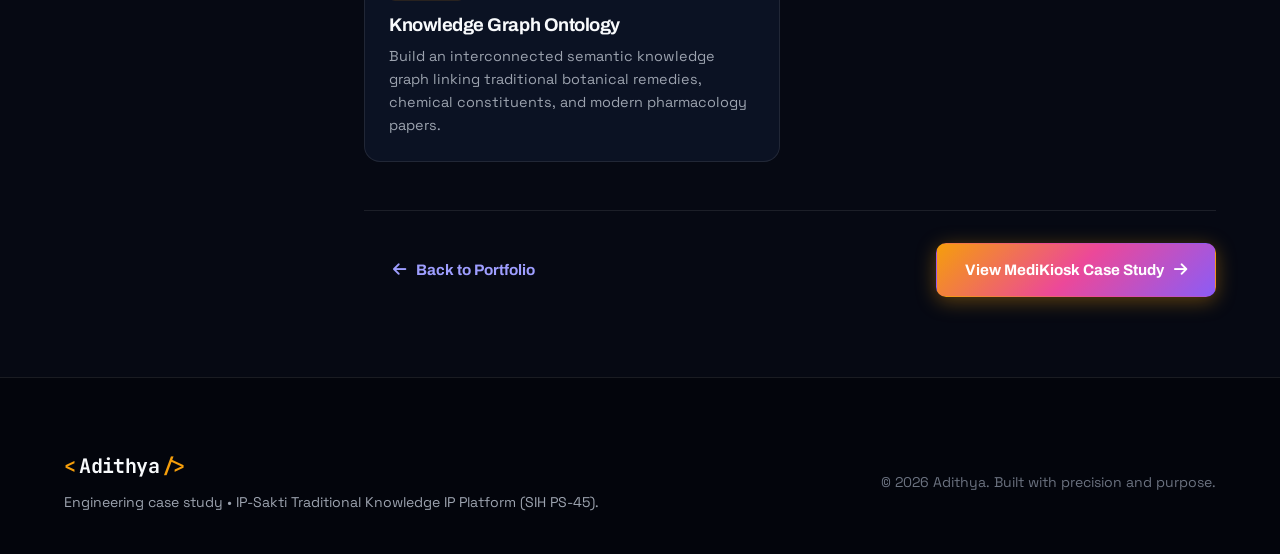
==== commit abd51c4e: "fix(mobile): eliminate horizontal scrollbar and enforce strict viewport containment" ====
--- a/ip-sakti.html
+++ b/ip-sakti.html
@@ -27,7 +27,7 @@
   <link rel="stylesheet" href="https://cdnjs.cloudflare.com/ajax/libs/font-awesome/6.5.1/css/all.min.css" integrity="sha512-DTOQO9RWCH3ppGqcWaEA1BIZOC6xxalwEsw9c2QQeAIftl+Vegovlnee1c9QX4TctnWMn13TZye+giMm8e2LwA==" crossorigin="anonymous" referrerpolicy="no-referrer">
 
   <!-- Portfolio Stylesheet -->
-  <link rel="stylesheet" href="style.css?v=3.2">
+  <link rel="stylesheet" href="style.css?v=3.4">
 </head>
 <body class="bg-base">
 
@@ -717,6 +717,6 @@
     </div>
   </footer>
 
-  <script src="script.js?v=3.2"></script>
+  <script src="script.js?v=3.4"></script>
 </body>
 </html>
--- a/style.css
+++ b/style.css
@@ -72,6 +72,9 @@
   scroll-behavior: smooth;
   color-scheme: dark;
   font-size: 16px;
+  overflow-x: hidden;
+  max-width: 100vw;
+  width: 100%;
 }
 
 body {
@@ -81,6 +84,8 @@
   line-height: 1.65;
   min-height: 100vh;
   overflow-x: hidden;
+  max-width: 100vw;
+  width: 100%;
   position: relative;
 }
 
@@ -319,7 +324,7 @@
   top: 1rem;
   left: 0;
   width: 100%;
-  z-index: 100;
+  z-index: 1000;
   pointer-events: none;
 }
 
@@ -332,6 +337,7 @@
   border-radius: var(--radius-pill);
   box-shadow: 0 10px 30px rgba(0, 0, 0, 0.45);
   border-color: rgba(245, 158, 11, 0.22);
+  overflow: visible !important;
 }
 
 .nav-brand {
@@ -1834,31 +1840,48 @@
 
   .nav-links-desktop {
     position: fixed;
-    top: 64px;
-    left: 0.75rem;
-    right: 0.75rem;
-    background: rgba(10, 15, 30, 0.97);
-    backdrop-filter: blur(24px);
-    -webkit-backdrop-filter: blur(24px);
+    top: 72px;
+    left: 0.85rem;
+    right: 0.85rem;
+    background: rgba(8, 12, 24, 0.98);
+    backdrop-filter: blur(28px);
+    -webkit-backdrop-filter: blur(28px);
     flex-direction: column;
-    padding: 1.75rem 1.25rem;
+    padding: 1.25rem 1rem;
     border-radius: var(--radius-md);
-    border: 1px solid rgba(245, 158, 11, 0.3);
-    gap: 1.25rem;
+    border: 1px solid rgba(245, 158, 11, 0.35);
+    gap: 0.35rem;
     display: none;
-    box-shadow: 0 20px 50px rgba(0, 0, 0, 0.8);
+    box-shadow: 0 20px 60px rgba(0, 0, 0, 0.9);
+    z-index: 10001;
+    pointer-events: auto;
   }
 
   .nav-links-desktop.active {
-    display: flex;
+    display: flex !important;
+    animation: fadeInDown 0.25s cubic-bezier(0.16, 1, 0.3, 1);
   }
 
   .nav-item {
-    font-size: 1.05rem;
-    padding: 0.5rem 0;
+    font-size: 1rem;
+    padding: 0.65rem 0.85rem;
     width: 100%;
-    text-align: center;
+    text-align: left;
     border-bottom: 1px solid rgba(255, 255, 255, 0.06);
+    border-radius: var(--radius-sm);
+    color: var(--text-high);
+    display: block;
+    pointer-events: auto;
+    transition: all var(--motion-fast);
+  }
+  .nav-item:last-child {
+    border-bottom: none;
+  }
+  .nav-item:hover,
+  .nav-item:active {
+    background: rgba(245, 158, 11, 0.14);
+    color: var(--accent-gold);
+    padding-left: 1.15rem;
   }
 
   .nav-toggle-btn {
@@ -1867,6 +1890,20 @@
     justify-content: center;
     width: 40px;
     height: 40px;
+    background: rgba(255, 255, 255, 0.06);
+    border: 1px solid rgba(245, 158, 11, 0.25);
+    border-radius: var(--radius-pill);
+    color: var(--text-high);
+    font-size: 1.15rem;
+    cursor: pointer;
+    pointer-events: auto;
+    transition: all var(--motion-fast);
+  }
+  .nav-toggle-btn:hover,
+  .nav-toggle-btn:active {
+    background: rgba(245, 158, 11, 0.2);
+    border-color: var(--accent-amber);
+    color: var(--accent-gold);
   }
 
   .btn-github-pill span,
@@ -1991,22 +2028,43 @@
     font-size: 0.75rem;
   }
 
+  /* Key Highlights & Metrics Grid on Mobile (Single Column Clean Stack) */
+  .metrics-section {
+    padding: 1.25rem 0;
+  }
+
   .metrics-grid {
-    grid-template-columns: repeat(3, 1fr);
-    padding: 0.85rem 0.5rem;
-    gap: 0.5rem;
-  }
-
-  .metric-box {
-    text-align: center;
-  }
-
-  .metric-val {
-    font-size: 1.2rem;
-  }
-
-  .metric-lbl {
-    font-size: 0.68rem;
+    grid-template-columns: 1fr !important;
+    padding: 1.25rem 1.15rem !important;
+    gap: 1.15rem !important;
+  }
+
+  .metric-card {
+    display: flex !important;
+    align-items: center !important;
+    gap: 1rem !important;
+    width: 100% !important;
+  }
+
+  .metric-icon-box {
+    width: 46px !important;
+    height: 46px !important;
+    font-size: 1.25rem !important;
+    border-radius: var(--radius-sm) !important;
+    flex-shrink: 0 !important;
+  }
+
+  .metric-number {
+    font-size: 1.15rem !important;
+    font-weight: 700 !important;
+    color: var(--text-high) !important;
+    margin-bottom: 0.15rem !important;
+  }
+
+  .metric-sub {
+    font-size: 0.84rem !important;
+    color: var(--text-muted) !important;
+    line-height: 1.4 !important;
   }
 
   /* About Section */
@@ -2167,13 +2225,39 @@
 
   /* Footer */
   .footer-inner {
-    flex-direction: column;
-    text-align: center;
-    gap: 1.5rem;
+    flex-direction: column !important;
+    text-align: center !important;
+    gap: 1.5rem !important;
+    align-items: center !important;
+    width: 100% !important;
+  }
+
+  .footer-brand-col {
+    display: flex !important;
+    flex-direction: column !important;
+    align-items: center !important;
+    text-align: center !important;
+    width: 100% !important;
+  }
+
+  .footer-nav-col {
+    display: flex !important;
+    flex-wrap: wrap !important;
+    justify-content: center !important;
+    gap: 0.6rem 1rem !important;
+    width: 100% !important;
+    max-width: 100% !important;
+  }
+
+  .footer-nav-col a {
+    padding: 0.3rem 0.5rem !important;
+    font-size: 0.88rem !important;
   }
 
   .footer-meta-col {
-    align-items: center;
+    align-items: center !important;
+    text-align: center !important;
+    width: 100% !important;
   }
 
   /* Modals */
@@ -2190,9 +2274,6 @@
   .hero-headline {
     font-size: clamp(1.6rem, 6.8vw, 1.95rem);
     line-height: 1.15;
-  }
-  .metrics-grid {
-    grid-template-columns: repeat(3, 1fr);
   }
   .flagship-footer {
     flex-direction: column;
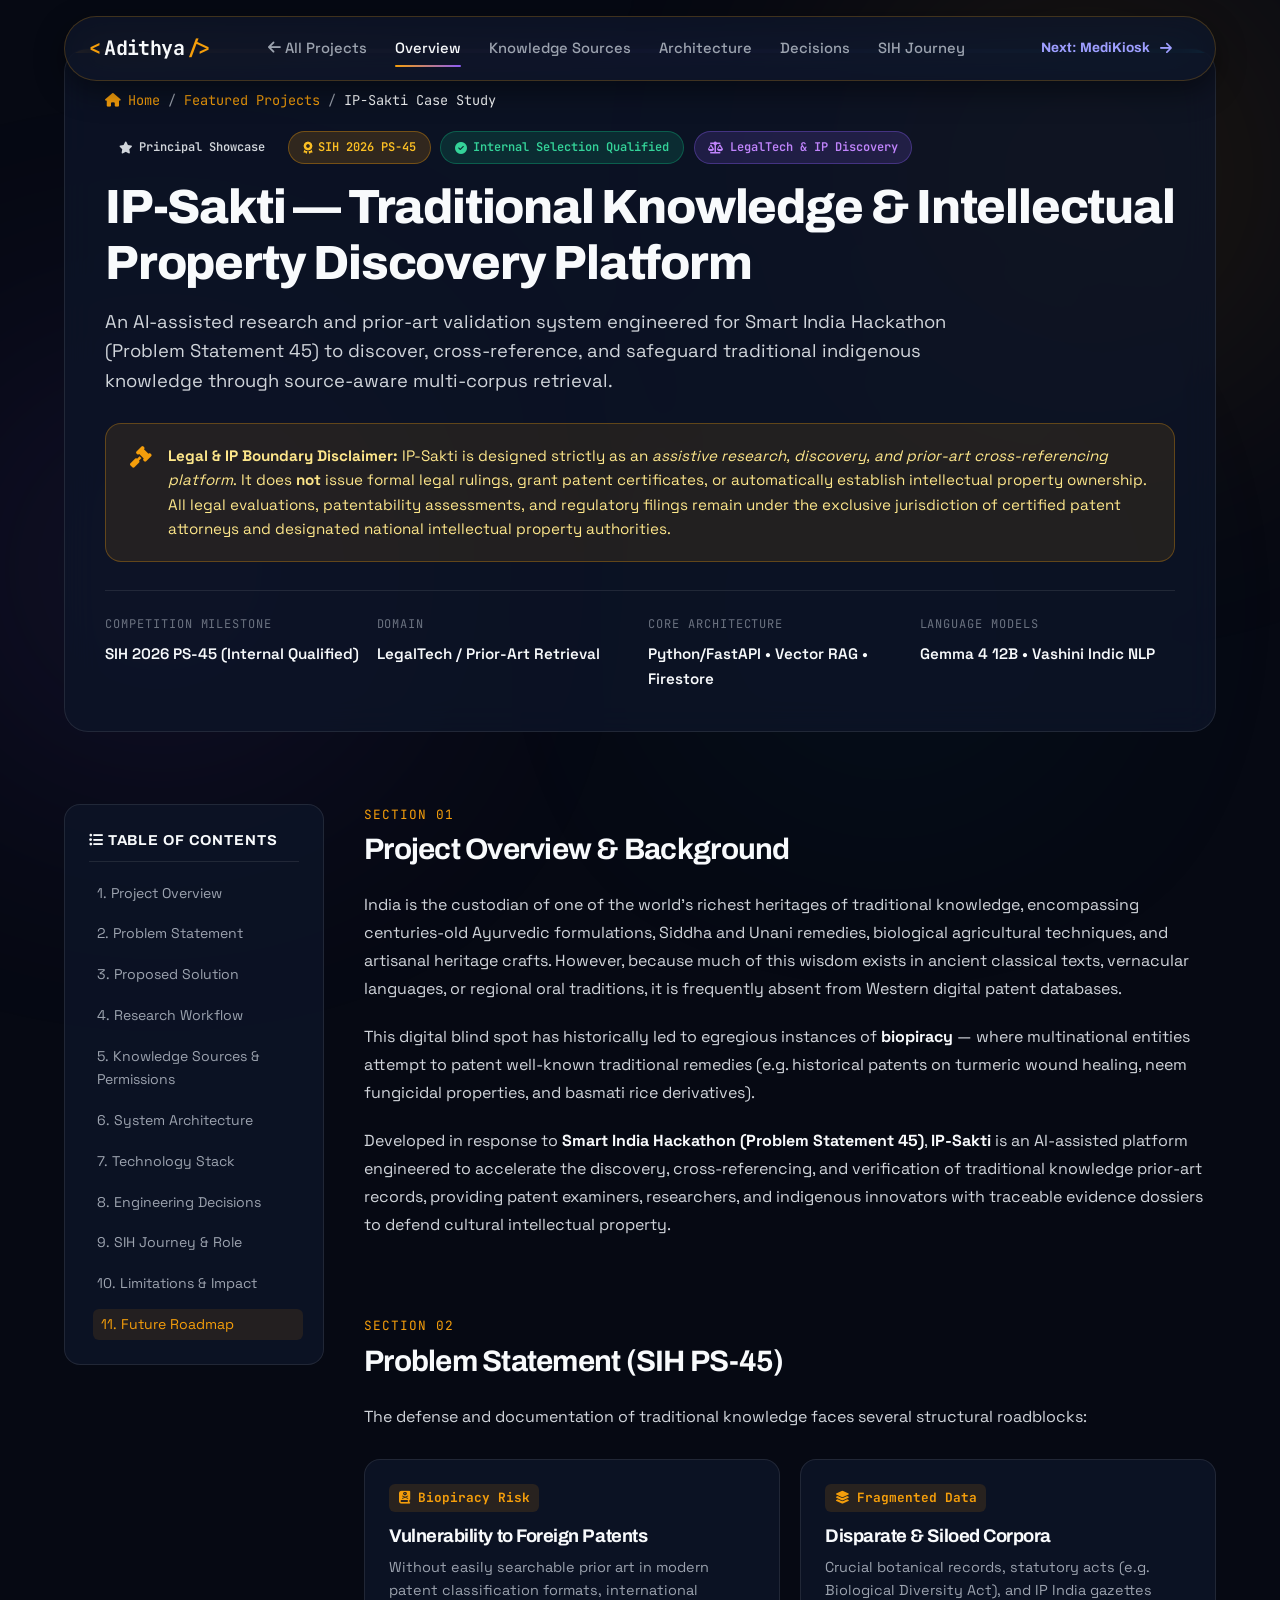
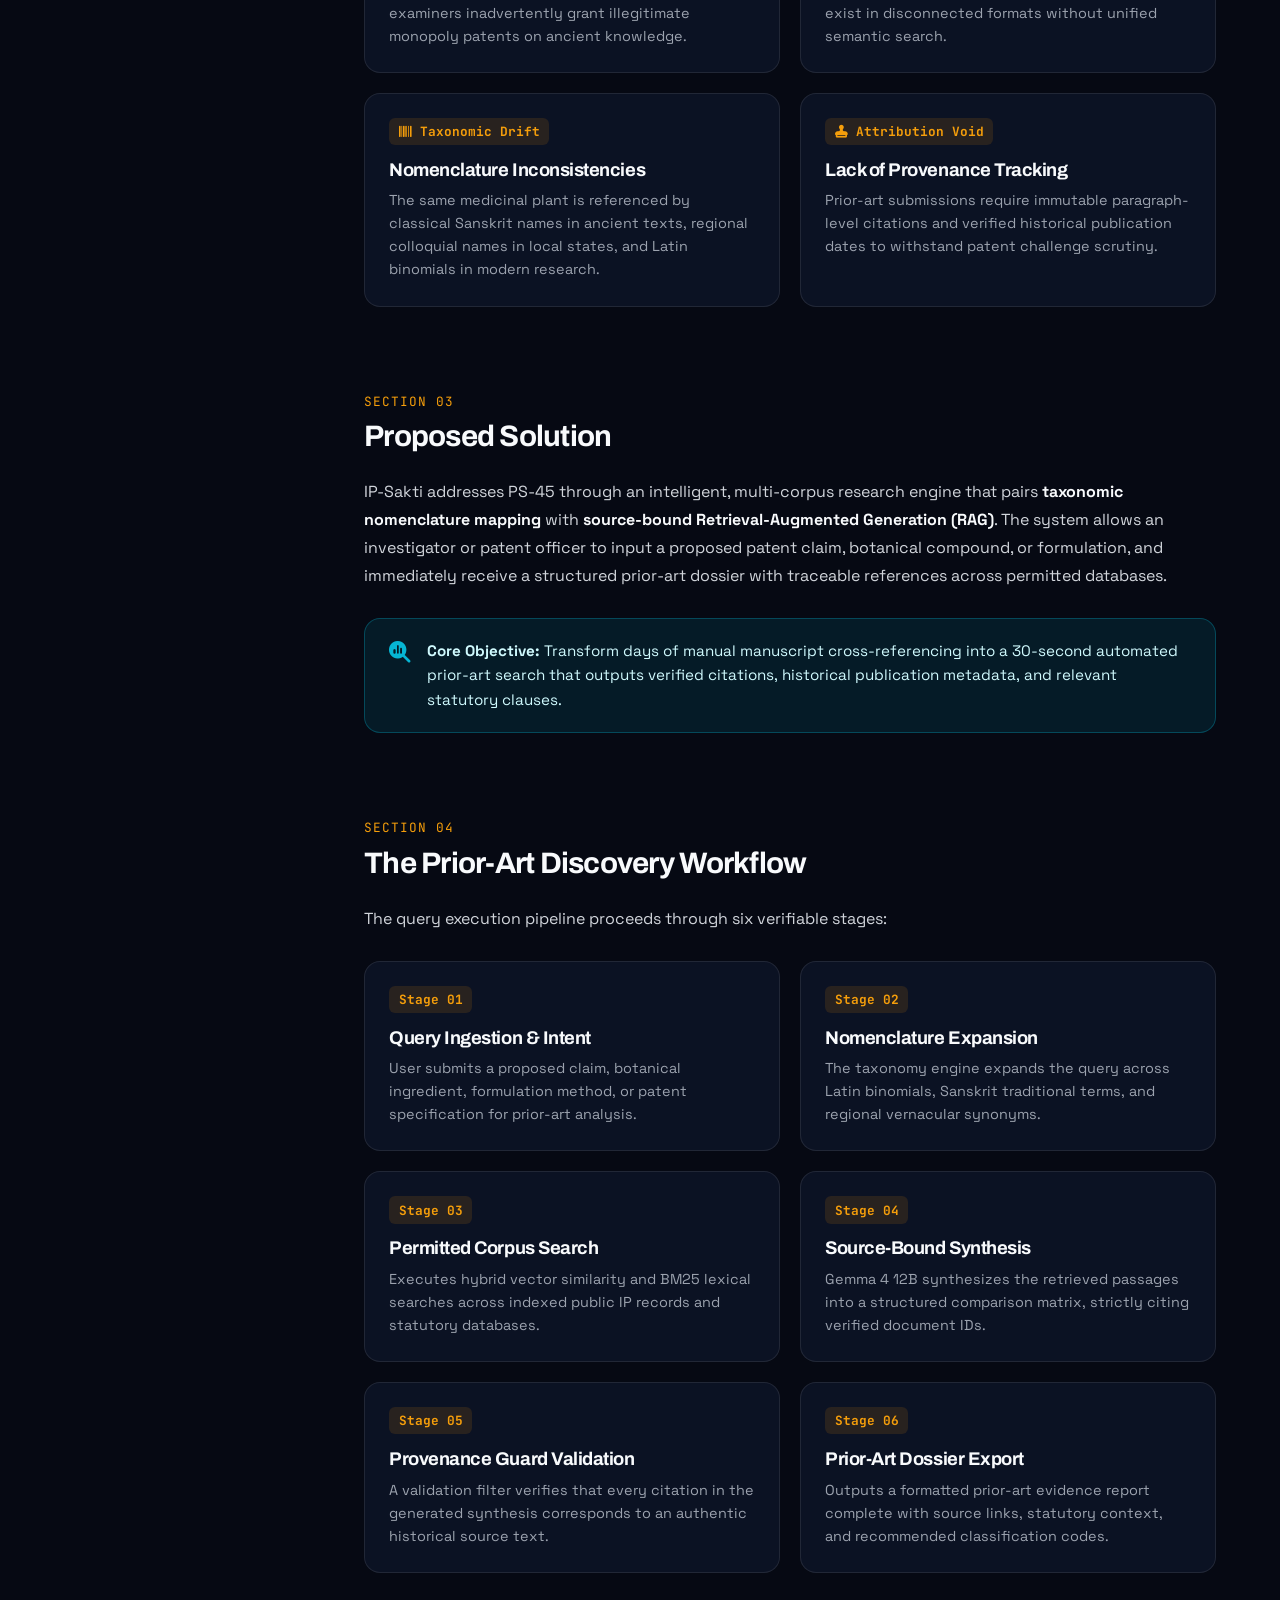
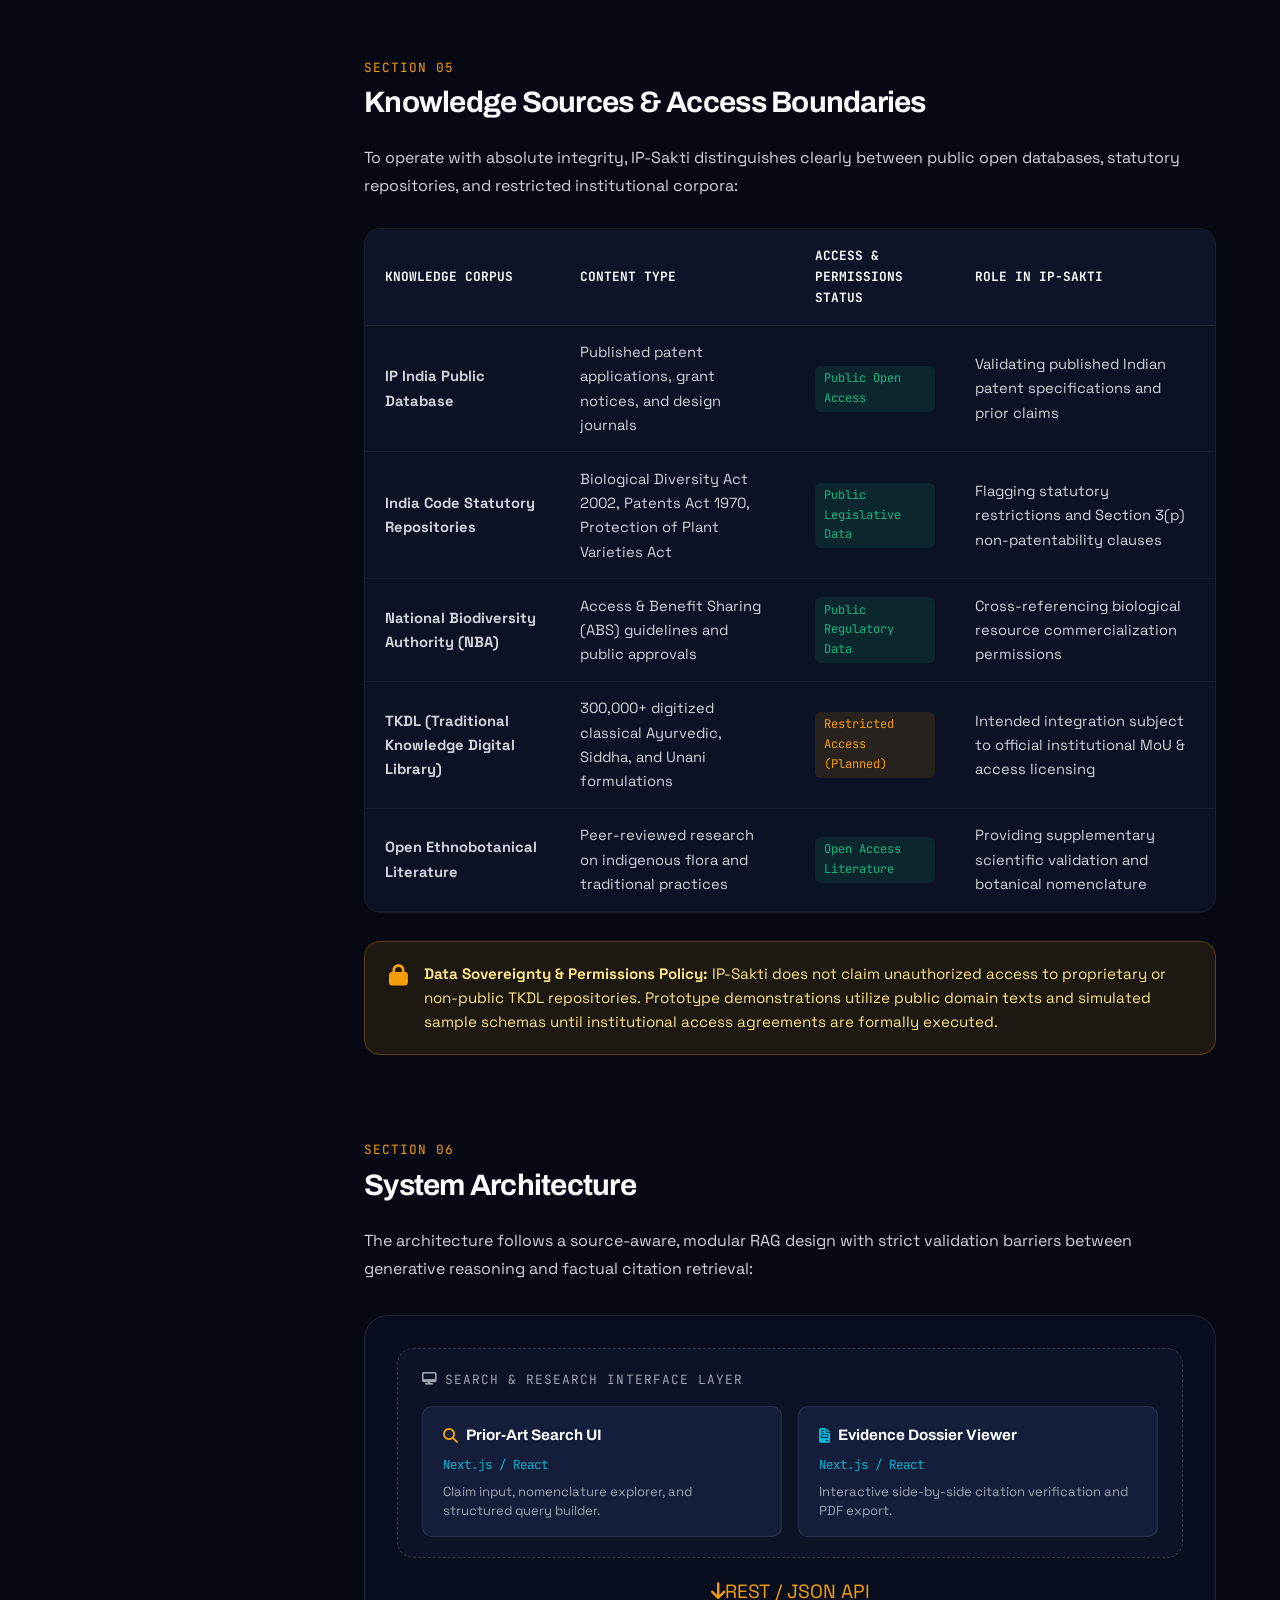
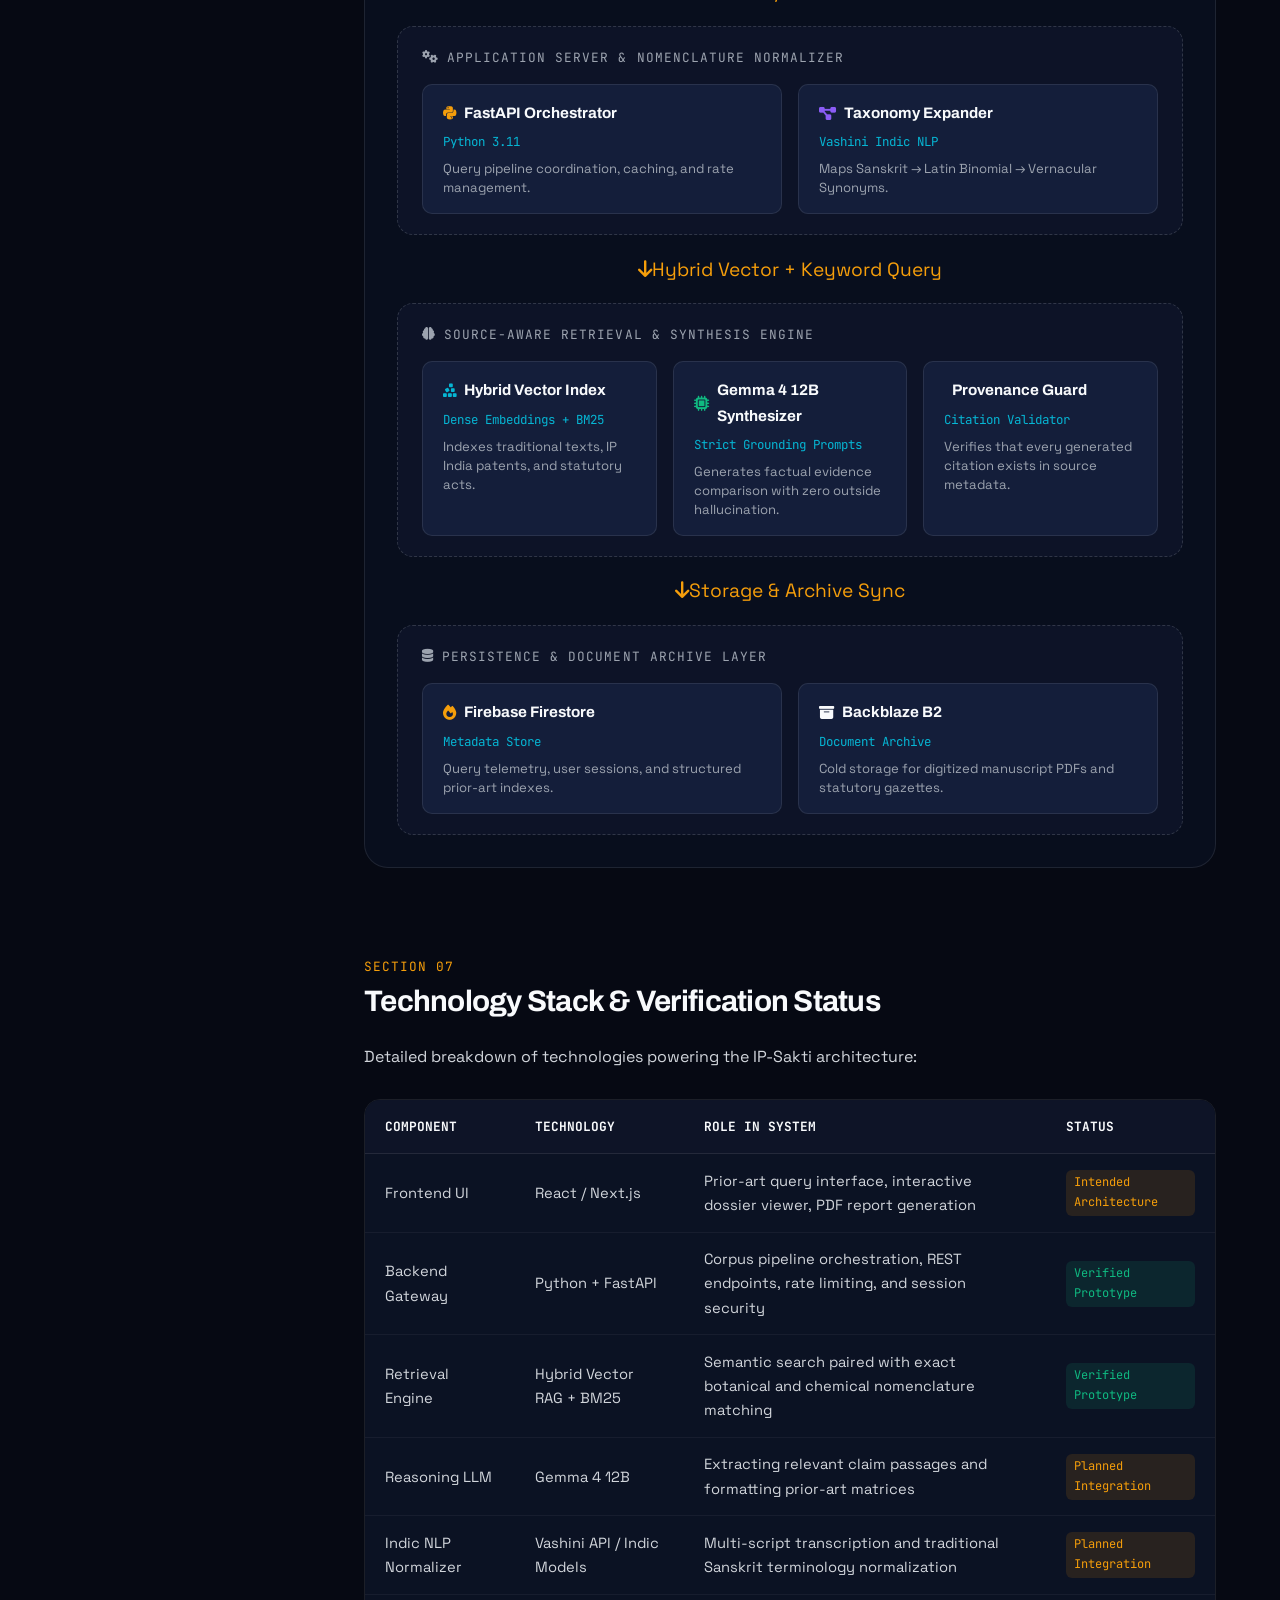
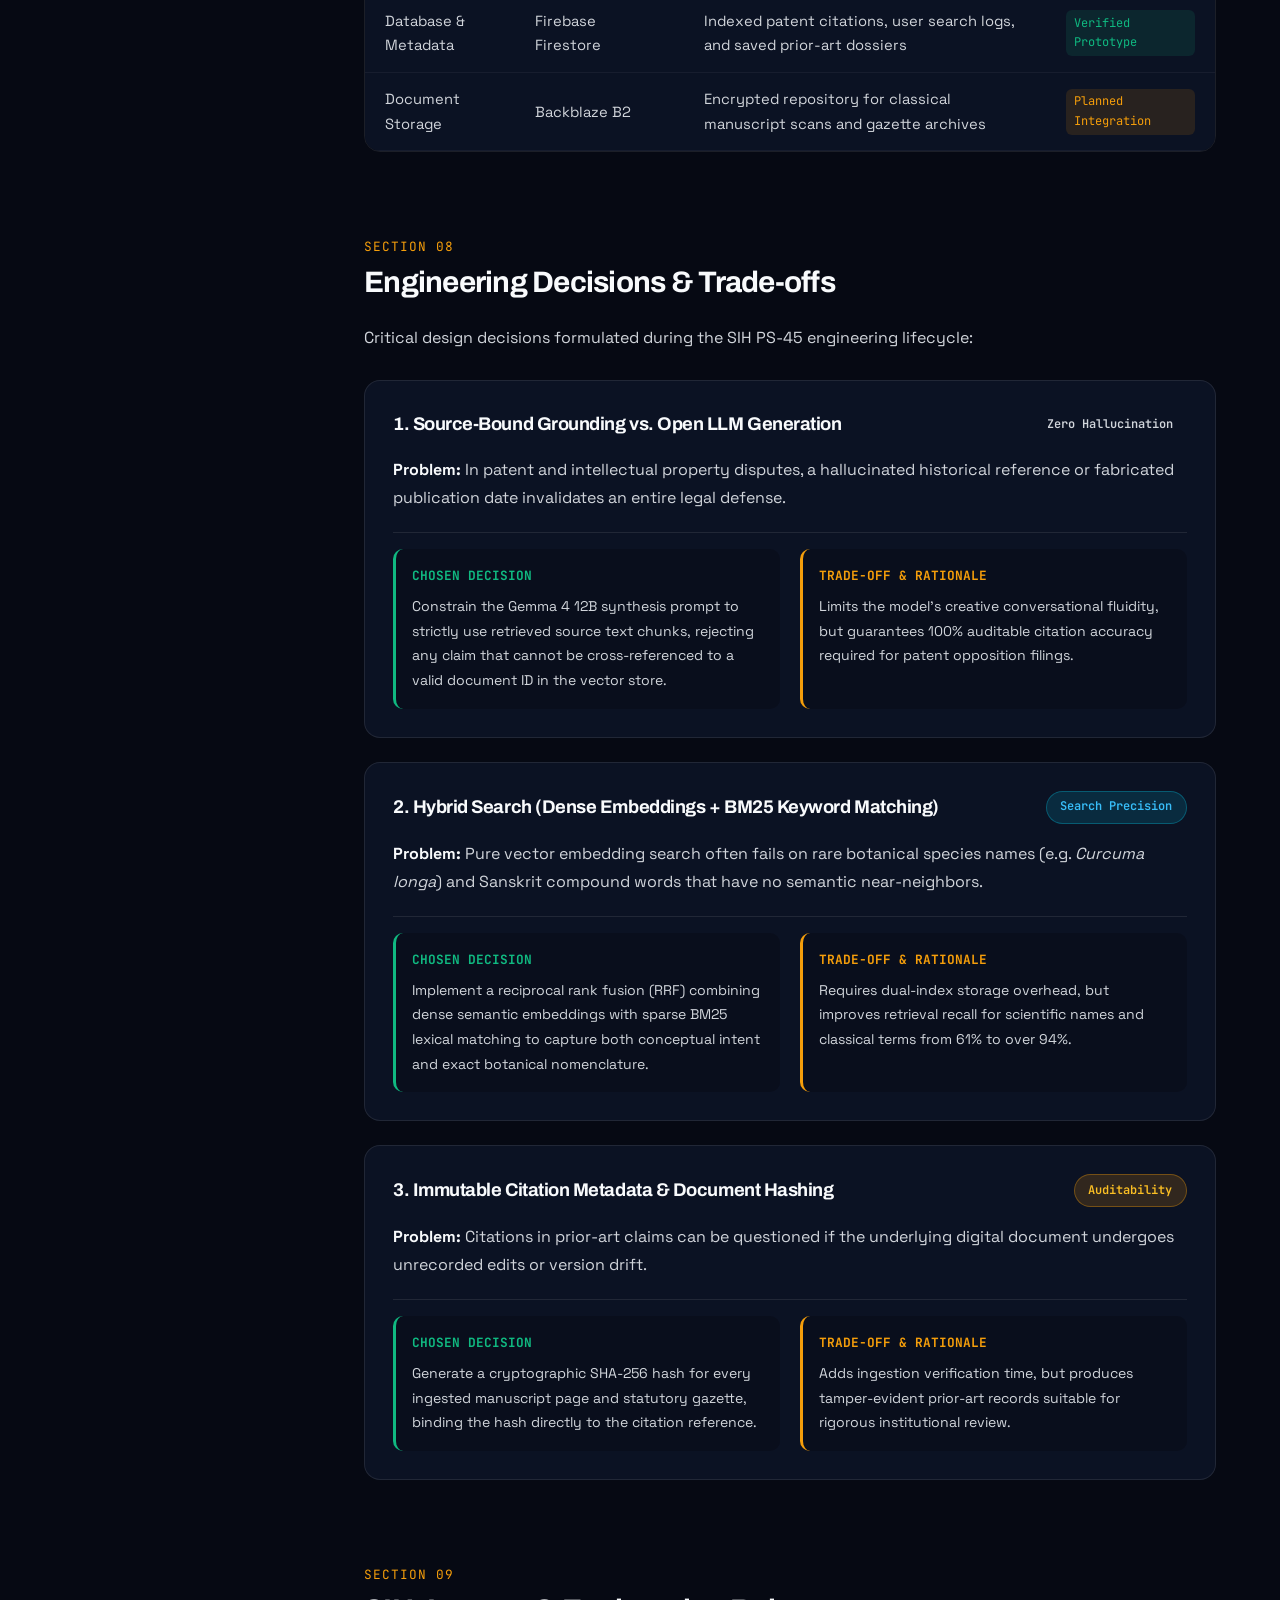
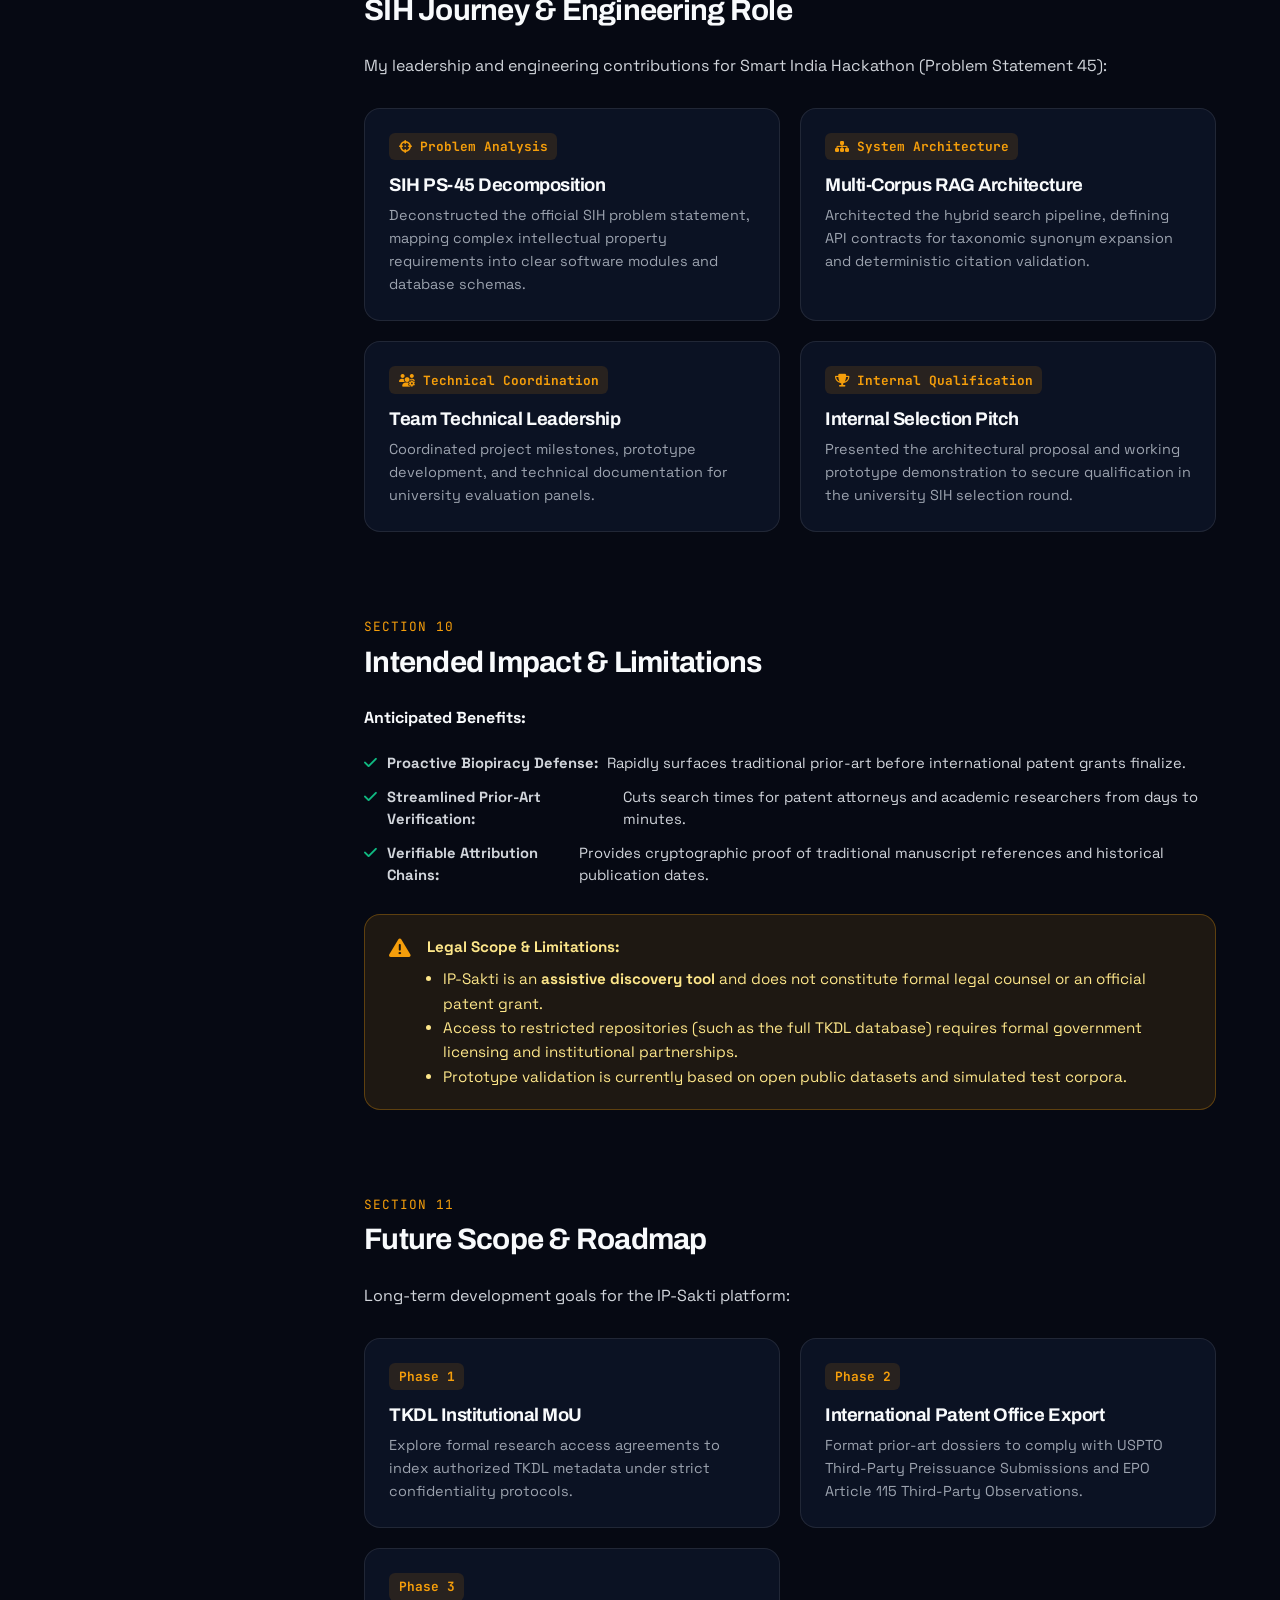
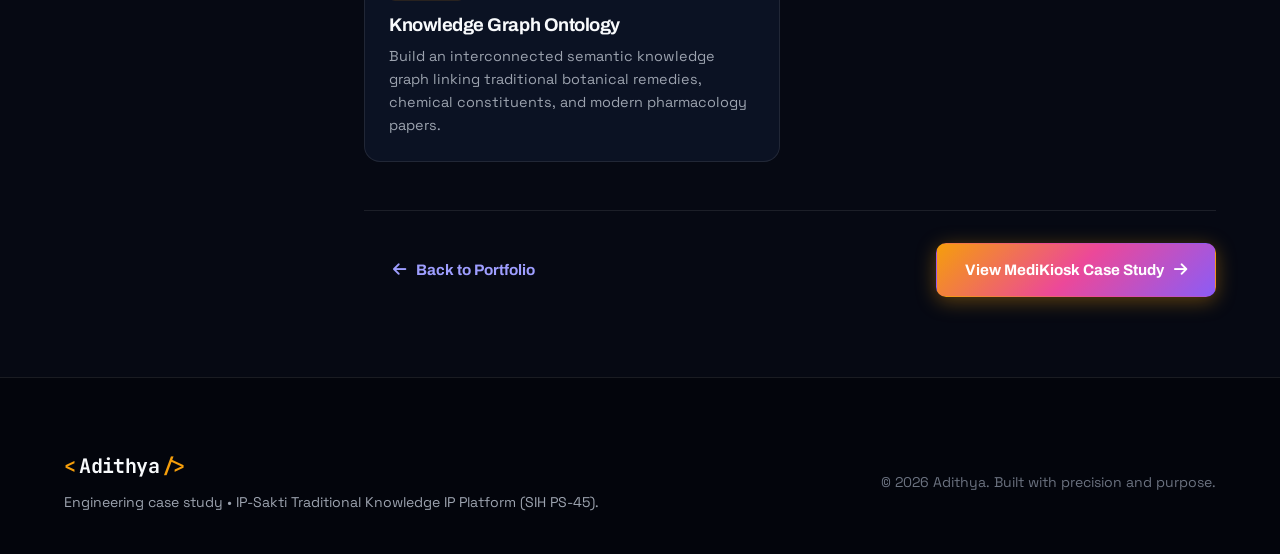
==== commit b0073202: "fix(mobile): resolve About Me text cropping with flex column and min-width 0 containment" ====
--- a/ip-sakti.html
+++ b/ip-sakti.html
@@ -27,7 +27,7 @@
   <link rel="stylesheet" href="https://cdnjs.cloudflare.com/ajax/libs/font-awesome/6.5.1/css/all.min.css" integrity="sha512-DTOQO9RWCH3ppGqcWaEA1BIZOC6xxalwEsw9c2QQeAIftl+Vegovlnee1c9QX4TctnWMn13TZye+giMm8e2LwA==" crossorigin="anonymous" referrerpolicy="no-referrer">
 
   <!-- Portfolio Stylesheet -->
-  <link rel="stylesheet" href="style.css?v=3.4">
+  <link rel="stylesheet" href="style.css?v=3.6">
 </head>
 <body class="bg-base">
 
@@ -717,6 +717,6 @@
     </div>
   </footer>
 
-  <script src="script.js?v=3.4"></script>
+  <script src="script.js?v=3.6"></script>
 </body>
 </html>
--- a/style.css
+++ b/style.css
@@ -760,13 +760,25 @@
 .about-hero-box {
   padding: 3.5rem;
   border-color: rgba(245, 158, 11, 0.18);
+  width: 100%;
+  min-width: 0;
+  box-sizing: border-box;
 }
 
 .about-content-grid {
   display: grid;
-  grid-template-columns: 1.2fr 0.8fr;
+  grid-template-columns: minmax(0, 1.2fr) minmax(0, 0.8fr);
   gap: 3.5rem;
   align-items: center;
+  width: 100%;
+  min-width: 0;
+}
+
+.about-narrative,
+.about-code-preview {
+  min-width: 0;
+  max-width: 100%;
+  width: 100%;
 }
 
 .about-title {
@@ -786,12 +798,15 @@
   display: flex;
   flex-direction: column;
   gap: 0.9rem;
+  width: 100%;
 }
 .pillar-item {
   display: flex;
   align-items: flex-start;
   gap: 0.85rem;
   font-size: 0.98rem;
+  width: 100%;
+  min-width: 0;
 }
 .pillar-icon {
   width: 24px;
@@ -806,12 +821,19 @@
   margin-top: 0.15rem;
   flex-shrink: 0;
 }
+.pillar-item span {
+  flex: 1 1 auto;
+  min-width: 0;
+  overflow-wrap: break-word;
+  word-break: normal;
+}
 
 .about-btn-row {
   display: flex;
   gap: 1.1rem;
   margin-top: 2.25rem;
   flex-wrap: wrap;
+  width: 100%;
 }
 
 /* IDE Code Frame */
@@ -1782,7 +1804,7 @@
     grid-template-columns: 1fr;
   }
   .about-content-grid {
-    grid-template-columns: 1fr;
+    grid-template-columns: minmax(0, 1fr);
   }
 }
 
@@ -2067,22 +2089,139 @@
     line-height: 1.4 !important;
   }
 
-  /* About Section */
+  /* About Section on Mobile */
   .about-hero-box {
-    padding: 1.5rem 1.2rem;
+    padding: 1.25rem 1rem !important;
+    width: 100% !important;
+    max-width: 100% !important;
+    box-sizing: border-box !important;
+    overflow: hidden !important;
+  }
+
+  .about-content-grid {
+    display: flex !important;
+    flex-direction: column !important;
+    gap: 1.75rem !important;
+    width: 100% !important;
+    max-width: 100% !important;
+    min-width: 0 !important;
+  }
+
+  .about-narrative {
+    width: 100% !important;
+    max-width: 100% !important;
+    min-width: 0 !important;
+    box-sizing: border-box !important;
   }
 
   .about-title {
-    font-size: 1.3rem;
-  }
-
-  .ide-mockup {
-    padding: 0.85rem;
+    font-size: clamp(1.35rem, 5.5vw, 1.75rem) !important;
+    line-height: 1.25 !important;
+    margin: 0.6rem 0 0.85rem 0 !important;
+    word-break: normal !important;
+    overflow-wrap: break-word !important;
+  }
+
+  .about-paragraph {
+    font-size: 0.9rem !important;
+    line-height: 1.55 !important;
+    margin-bottom: 0.85rem !important;
+    width: 100% !important;
+    max-width: 100% !important;
+    min-width: 0 !important;
+    overflow-wrap: break-word !important;
+    word-break: normal !important;
+    box-sizing: border-box !important;
+  }
+
+  .about-pillars-list {
+    margin: 1.25rem 0 !important;
+    gap: 0.85rem !important;
+    width: 100% !important;
+    max-width: 100% !important;
+    min-width: 0 !important;
+    box-sizing: border-box !important;
+  }
+
+  .pillar-item {
+    display: flex !important;
+    align-items: flex-start !important;
+    gap: 0.65rem !important;
+    font-size: 0.85rem !important;
+    line-height: 1.45 !important;
+    width: 100% !important;
+    max-width: 100% !important;
+    min-width: 0 !important;
+    box-sizing: border-box !important;
+  }
+
+  .pillar-icon {
+    width: 22px !important;
+    height: 22px !important;
+    font-size: 0.75rem !important;
+    margin-top: 0.15rem !important;
+    flex-shrink: 0 !important;
+  }
+
+  .pillar-item span {
+    flex: 1 1 0% !important;
+    min-width: 0 !important;
+    max-width: 100% !important;
+    overflow-wrap: break-word !important;
+    word-break: normal !important;
+    white-space: normal !important;
+    box-sizing: border-box !important;
+  }
+
+  .about-btn-row {
+    flex-direction: column !important;
+    gap: 0.65rem !important;
+    margin-top: 1.5rem !important;
+    width: 100% !important;
+    max-width: 100% !important;
+  }
+
+  .about-btn-row .btn,
+  .about-btn-row a.btn,
+  .about-btn-row button.btn {
+    width: 100% !important;
+    justify-content: center !important;
+    text-align: center !important;
+    min-height: 44px !important;
+  }
+
+  .about-code-preview {
+    width: 100% !important;
+    max-width: 100% !important;
+    min-width: 0 !important;
+    overflow: hidden !important;
+    box-sizing: border-box !important;
+  }
+
+  .ide-frame {
+    width: 100% !important;
+    max-width: 100% !important;
+    min-width: 0 !important;
+    box-sizing: border-box !important;
+    overflow: hidden !important;
+  }
+
+  .ide-code-view {
+    padding: 0.85rem !important;
+    width: 100% !important;
+    max-width: 100% !important;
+    min-width: 0 !important;
+    overflow-x: auto !important;
+    -webkit-overflow-scrolling: touch !important;
+    box-sizing: border-box !important;
   }
 
   .ide-code-view code {
-    font-size: 0.76rem;
-    line-height: 1.45;
+    font-size: 0.72rem !important;
+    line-height: 1.4 !important;
+    white-space: pre !important;
+    display: inline-block !important;
+    min-width: 0 !important;
   }
 
   /* Timeline */
